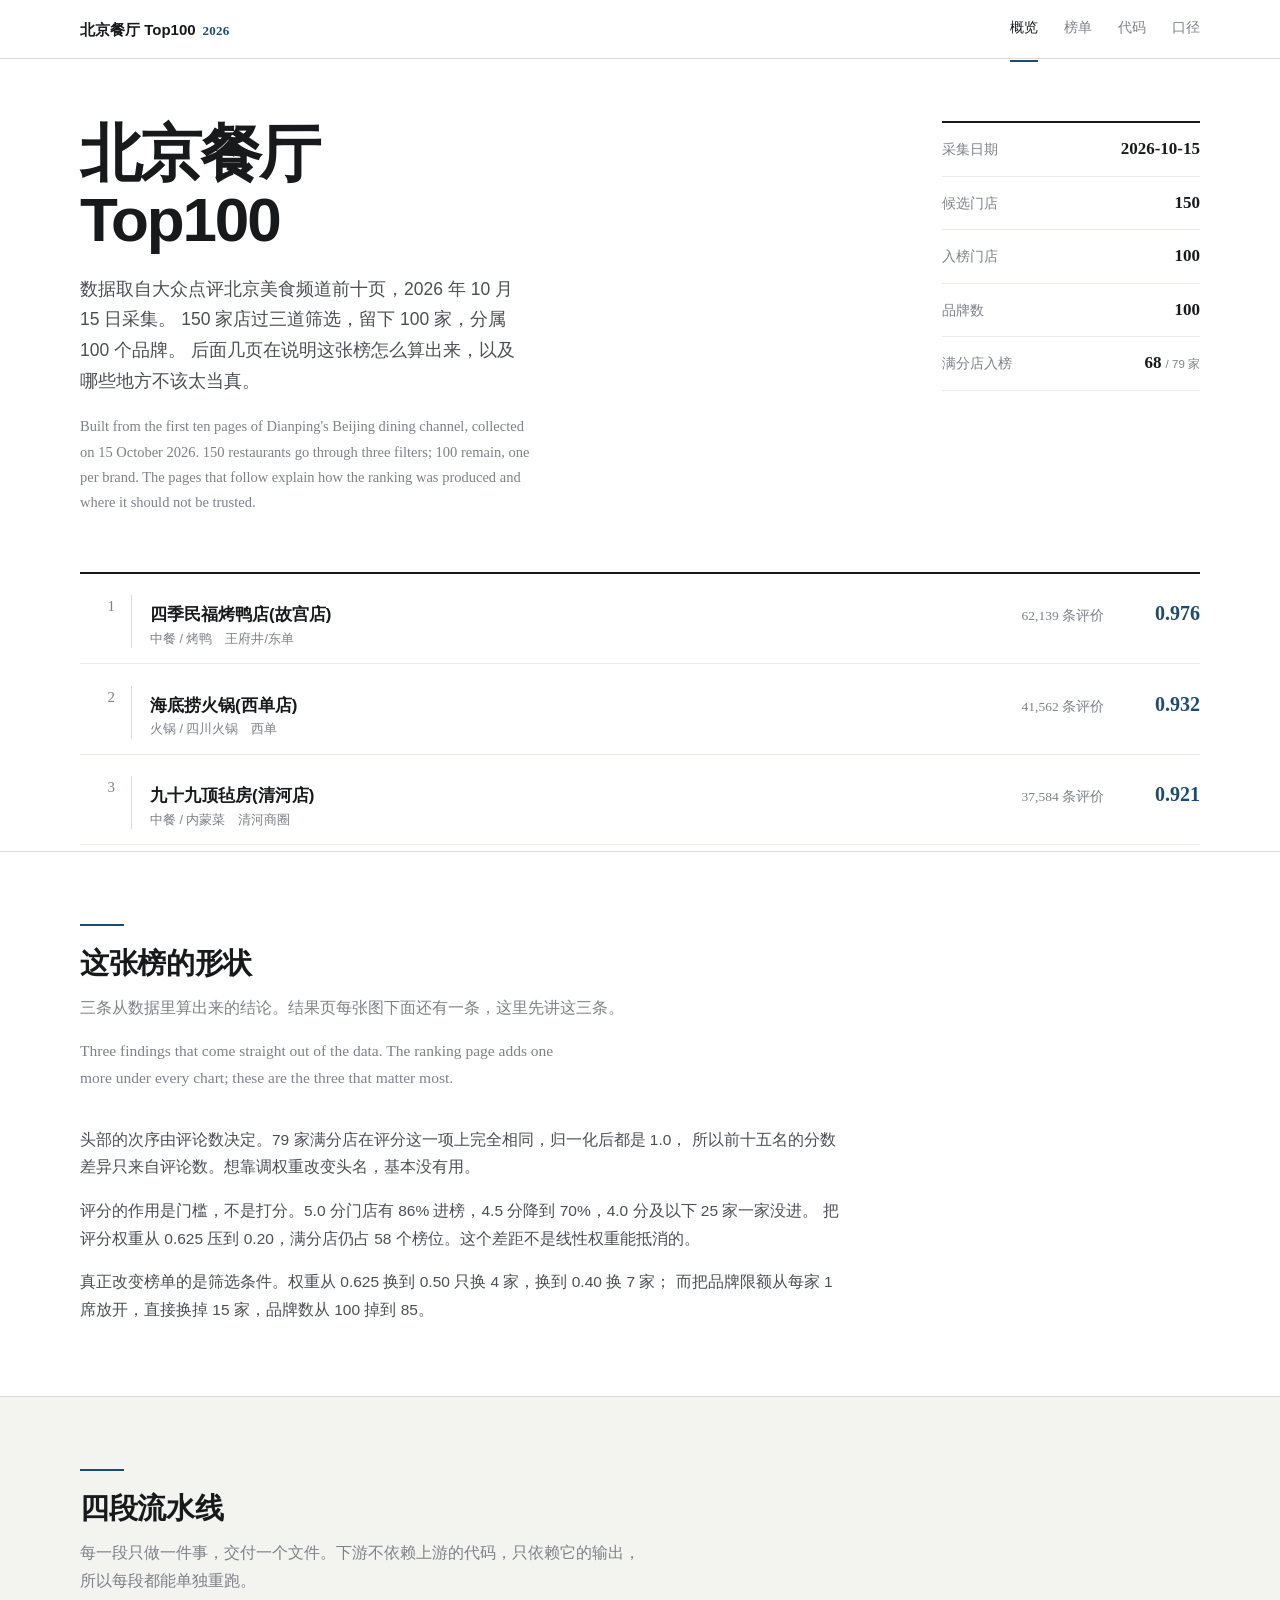
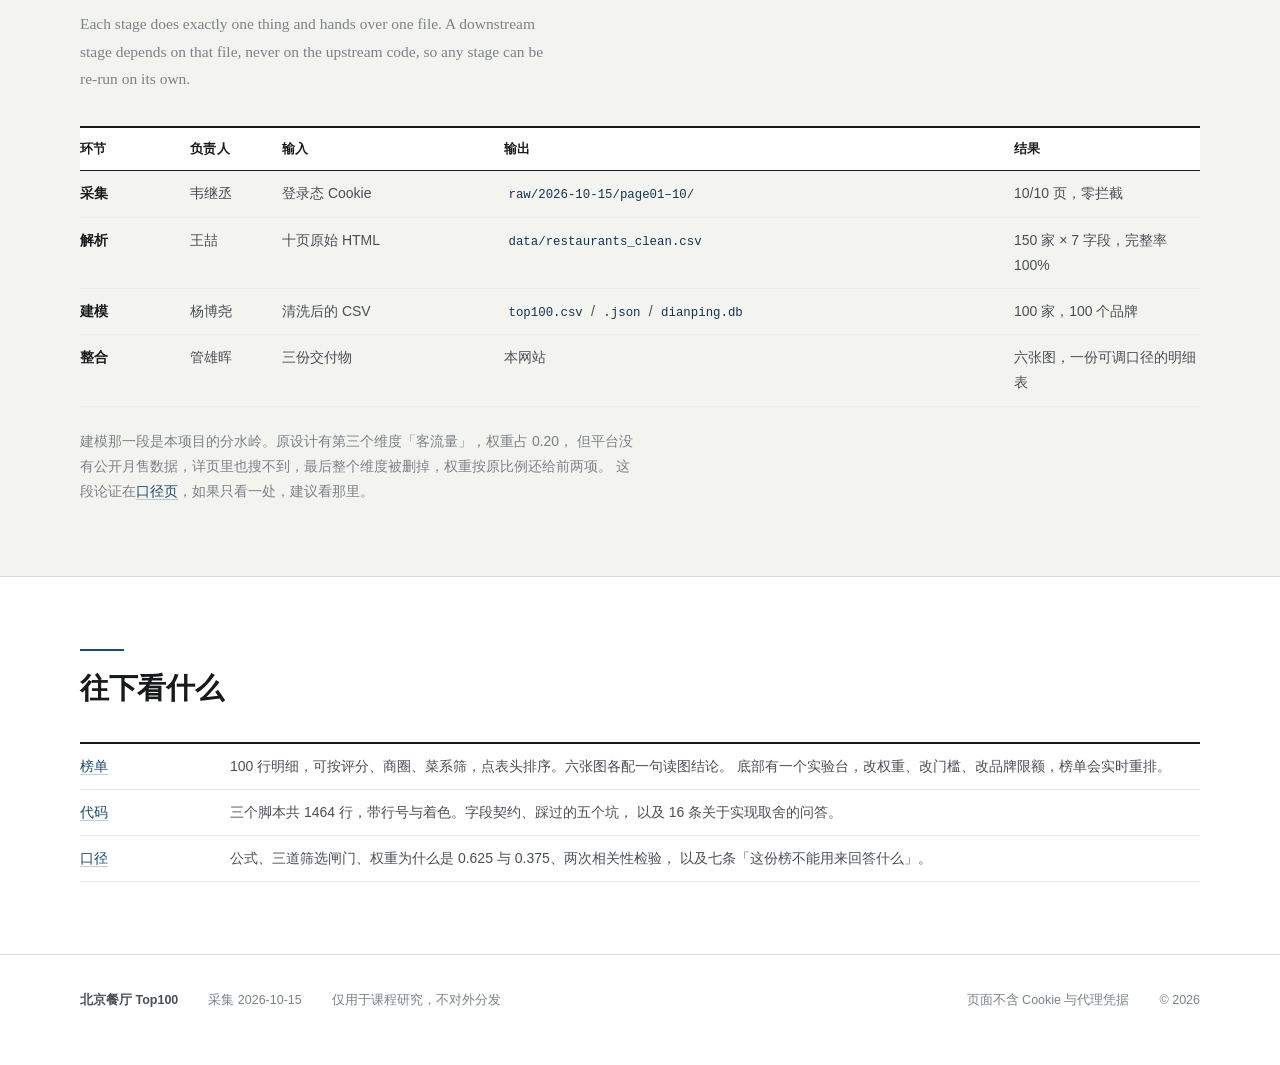
==== bj-top100.single.html @ 6bb3f263 "Redeploy site" ====
<!DOCTYPE html>
<html lang="zh-CN">
<head>
<meta charset="utf-8">
<meta name="viewport" content="width=device-width, initial-scale=1">
<title>北京餐厅 Top100 · 单文件版</title>
<meta name="description" content="大众点评北京美食频道前十页的采集、解析与榜单建模结果。全站内联为一个文件。">
<link rel="icon" href="data:image/svg+xml,<svg xmlns='http://www.w3.org/2000/svg' viewBox='0 0 32 32'><rect width='32' height='32' fill='%231B4B72'/><text x='16' y='23' font-size='17' font-family='Georgia,serif' font-weight='700' fill='white' text-anchor='middle'>京</text></svg>">
<style>
/* ==========================================================================
   北京餐厅 Top100
   版式方向：榜单台账。白纸、墨字、一种强调色、Georgia 数字、横线分区。
   内容区一律直角；圆角只给可交互控件。无外部依赖。
   ========================================================================== */

:root {
  /* 纸与墨 */
  --paper:      #FFFFFF;
  --band:       #F3F3F0;
  --band-2:     #EAEAE5;
  --ink:        #17191B;
  --ink-2:      #4A4F55;
  --ink-3:      #7C8288;
  --ink-4:      #A8ADB3;
  --rule:       #DCDAD3;
  --rule-2:     #EDEBE5;

  /* 唯一强调色：印蓝 */
  --blue:       #1B4B72;
  --blue-ink:   #12344F;
  --blue-soft:  #E9EFF4;

  /* 数据配色（仅用于图表编码，不作装饰） */
  --d1: #1B4B72;
  --d2: #A9713F;
  --d3: #C9C3B6;
  --d4: #6E7A6A;

  --sans: "Microsoft YaHei", "PingFang SC", "Segoe UI", "Helvetica Neue", Arial, system-ui, sans-serif;
  --num:  Georgia, "Times New Roman", "Songti SC", serif;
  --mono: "Cascadia Mono", Consolas, "SFMono-Regular", monospace;
}

* { box-sizing: border-box; }

html { -webkit-text-size-adjust: 100%; scroll-behavior: smooth; }

body {
  margin: 0;
  background: var(--paper);
  color: var(--ink-2);
  font-family: var(--sans);
  font-size: 15.5px;
  line-height: 1.8;
  -webkit-font-smoothing: antialiased;
}

h1, h2, h3, h4 { color: var(--ink); margin: 0; font-weight: 700; letter-spacing: -.012em; }
p { margin: 0 0 1em; }
p:last-child { margin-bottom: 0; }
ul, ol { margin: 0 0 1em; padding-left: 1.4em; }
ul:last-child, ol:last-child { margin-bottom: 0; }
li { margin: .34em 0; }
a { color: var(--blue); text-decoration: none; border-bottom: 1px solid rgba(27, 75, 114, .28); }
a:hover { border-bottom-color: var(--blue); }
strong { color: var(--ink); font-weight: 700; }
small { font-size: .86em; }

code {
  font-family: var(--mono);
  font-size: .885em;
  color: var(--blue-ink);
  background: var(--band);
  padding: .08em .36em;
  border-radius: 3px;
}

/* 数字统一走 Georgia，表格里对齐 */
.n, .num, .sc, .rk, td.n, th.n { font-family: var(--num); font-variant-numeric: tabular-nums; font-feature-settings: "tnum" 1; }

/* ------------------------------------------------------------------ 骨架 */
.wrap  { width: min(1120px, 100% - 48px); margin-inline: auto; }
.narrow{ width: min(720px, 100% - 48px); margin-inline: auto; }

.section { padding: 72px 0; border-top: 1px solid var(--rule); }
.section.band { background: var(--band); }
.section.tight { padding: 52px 0; }

/* ------------------------------------------------------------------ 顶栏 */
.top {
  position: sticky; top: 0; z-index: 40;
  background: var(--paper);
  border-bottom: 1px solid var(--rule);
}
.top-in { display: flex; align-items: center; gap: 30px; height: 58px; }
.mark { font-size: 15px; font-weight: 700; color: var(--ink); border: 0; white-space: nowrap; }
.mark i {
  font-family: var(--num); font-style: normal; color: var(--blue);
  margin-left: 7px; font-size: 13px; letter-spacing: .02em;
}
.nav { display: flex; gap: 26px; margin-left: auto; }
.nav a {
  border: 0; font-size: 14px; color: var(--ink-3);
  padding: 19px 0; border-bottom: 2px solid transparent;
}
.nav a:hover { color: var(--ink); }
.nav a[aria-current="page"] { color: var(--ink); border-bottom-color: var(--blue); }

/* ------------------------------------------------------------------ 页头 */
.head { padding: 62px 0 56px; }
.head-grid { display: grid; grid-template-columns: minmax(0, 1fr) 258px; gap: 56px; align-items: start; }
.head h1 {
  font-size: clamp(38px, 5vw, 62px);
  line-height: 1.07;
  letter-spacing: -.035em;
  margin-bottom: 20px;
}
.head .lede { font-size: 17.5px; line-height: 1.76; color: var(--ink-2); max-width: 46ch; }

/* 右侧数据条：像规格表，不像统计卡片 */
.sheet { border-top: 2px solid var(--ink); }
.sheet div {
  display: flex; align-items: baseline; justify-content: space-between;
  gap: 14px; padding: 11px 0; border-bottom: 1px solid var(--rule-2);
  font-size: 13.5px; color: var(--ink-3);
}
.sheet b {
  font-family: var(--num); font-size: 17px; font-weight: 700; color: var(--ink);
  font-variant-numeric: tabular-nums;
}
.sheet b small { font-family: var(--sans); font-size: 11.5px; font-weight: 400; color: var(--ink-3); margin-left: 4px; }

/* ------------------------------------------------------------------ 章标题 */
.h2blk { margin-bottom: 34px; max-width: 66ch; }
.h2blk h2 { font-size: clamp(23px, 2.5vw, 29px); line-height: 1.32; margin-bottom: 12px; }
.h2blk p { font-size: 15.5px; color: var(--ink-3); }
.h2blk .rule { width: 44px; height: 2px; background: var(--blue); margin-bottom: 18px; }

/* ------------------------------------------------------------------ 榜单台账 */
.ledger { list-style: none; margin: 0; padding: 0; border-top: 2px solid var(--ink); }
.ledger li {
  display: grid;
  grid-template-columns: 52px minmax(0, 1fr) 92px 78px;
  align-items: baseline;
  gap: 18px;
  padding: 13px 0 12px;
  border-bottom: 1px solid var(--rule-2);
}
.ledger .rk {
  font-size: 15px; color: var(--ink-3); text-align: right;
  border-right: 1px solid var(--rule); padding-right: 16px;
  align-self: stretch; line-height: 1.5;
}
.ledger .nm { color: var(--ink); font-weight: 700; font-size: 15.5px; line-height: 1.5; }
.ledger .nm span { display: block; font-weight: 400; font-size: 12.5px; color: var(--ink-3); margin-top: 2px; }
.ledger .rv { font-size: 13.5px; color: var(--ink-3); text-align: right; }
.ledger .sc { font-size: 17px; font-weight: 700; color: var(--ink); text-align: right; }
.ledger.head-3 li { padding: 16px 0 15px; }
.ledger.head-3 .nm { font-size: 17px; }
.ledger.head-3 .sc { font-size: 20px; color: var(--blue); }

/* ------------------------------------------------------------------ 说明块 */
.note {
  border-left: 2px solid var(--blue);
  padding: 2px 0 2px 18px;
  color: var(--ink-2);
  font-size: 14.5px;
}
.note.plain { border-left-color: var(--ink-4); }
.note b { color: var(--ink); }

.kv { display: grid; grid-template-columns: 148px minmax(0, 1fr); gap: 0 26px; font-size: 14.5px; }
.kv dt { color: var(--ink-3); }
.kv dd { margin: 0; color: var(--ink-2); }
.kv dt, .kv dd { padding: 9px 0; border-bottom: 1px solid var(--rule-2); }

/* ------------------------------------------------------------------ 表格 */
.tbox { border-top: 2px solid var(--ink); overflow: auto; }
.tbox.scroll { max-height: 620px; }
table.tb { width: 100%; border-collapse: collapse; font-size: 14px; }
table.tb th {
  position: sticky; top: 0; z-index: 2;
  background: var(--paper);
  text-align: left; font-weight: 700; color: var(--ink);
  font-size: 12.5px; letter-spacing: .02em; white-space: nowrap;
  padding: 10px 14px 10px 0;
  border-bottom: 1px solid var(--ink);
}
table.tb td {
  padding: 10px 14px 10px 0;
  border-bottom: 1px solid var(--rule-2);
  vertical-align: baseline;
}
table.tb th:last-child, table.tb td:last-child { padding-right: 0; }
table.tb tbody tr:hover td { background: #FAFAF8; }
table.tb td.n, table.tb th.n { text-align: right; }
table.tb tr.gone td { color: var(--ink-4); }
table.tb tr.gone td.name { color: var(--ink-4); }
table.tb td.name { color: var(--ink); font-weight: 700; }
table.tb th[data-k] { cursor: pointer; user-select: none; }
table.tb th[data-k]:hover { color: var(--blue); }

/* 名次栏的细竖线，与上方台账呼应 */
.rank-tb td:first-child { text-align: right; color: var(--ink-3); padding-right: 16px; }
.rank-tb th:first-child { text-align: right; padding-right: 16px; }
.rank-tb td:nth-child(2), .rank-tb th:nth-child(2) { border-left: 1px solid var(--rule); padding-left: 14px; }

.meter { display: block; height: 3px; background: var(--rule-2); position: relative; min-width: 84px; }
.meter i { position: absolute; inset: 0 auto 0 0; background: var(--blue); }

/* ------------------------------------------------------------------ 图表 */
.plates { display: grid; grid-template-columns: 1fr; gap: 46px; }
.plates.two { grid-template-columns: 1fr 1fr; gap: 46px 46px; }

.plate { margin: 0; }
.plate-body { border-top: 1px solid var(--rule); padding-top: 16px; }
.plate svg { width: 100%; height: auto; display: block; overflow: visible; }
.plate figcaption {
  margin-top: 14px; padding-top: 12px; border-top: 1px solid var(--rule-2);
  font-size: 13px; color: var(--ink-3); line-height: 1.7;
}
.plate figcaption b { color: var(--ink); font-weight: 700; }
.plate .num { font-family: var(--num); font-size: 12.5px; color: var(--ink-3); letter-spacing: .04em; margin-right: 8px; }
.plate .read { margin-top: 12px; font-size: 14.5px; color: var(--ink-2); max-width: 70ch; }
.plate .read b { color: var(--ink); }

.legend { display: flex; flex-wrap: wrap; gap: 18px; font-size: 12.5px; color: var(--ink-3); margin-top: 12px; }
.legend i { display: inline-block; width: 11px; height: 3px; margin-right: 7px; vertical-align: 3px; }

/* ------------------------------------------------------------------ 控件 */
.row { display: flex; flex-wrap: wrap; gap: 10px 12px; align-items: center; margin-bottom: 16px; }
.fld {
  display: flex; align-items: center; gap: 8px;
  border: 1px solid var(--rule); border-radius: 6px;
  padding: 0 11px; height: 38px; background: var(--paper);
}
.fld:focus-within { border-color: var(--ink-3); }
.fld label { font-size: 12px; color: var(--ink-3); white-space: nowrap; }
.fld input, .fld select {
  border: 0; outline: 0; background: transparent; font: inherit;
  font-size: 13.5px; color: var(--ink); min-width: 0;
}
.fld input[type="search"] { width: 170px; }
.fld select { cursor: pointer; }
.spacer { flex: 1; }
.tally { font-size: 12.5px; color: var(--ink-3); font-variant-numeric: tabular-nums; }

.seg { display: flex; border: 1px solid var(--rule); border-radius: 6px; overflow: hidden; }
.seg button {
  appearance: none; border: 0; background: var(--paper); cursor: pointer;
  font: inherit; font-size: 13px; color: var(--ink-3); padding: 0 14px; height: 36px;
}
.seg button + button { border-left: 1px solid var(--rule); }
.seg button[aria-pressed="true"] { background: var(--ink); color: #fff; }

/* 交互实验台 */
.trial { border-top: 2px solid var(--ink); padding-top: 22px; }
.trial-ctl { display: flex; flex-wrap: wrap; gap: 26px 34px; align-items: flex-end; margin-bottom: 24px; }
.trial-ctl .lab { font-size: 12.5px; color: var(--ink-3); margin-bottom: 7px; }
.trial-ctl .val { font-family: var(--num); font-size: 24px; font-weight: 700; color: var(--ink); line-height: 1; }
.trial-ctl select {
  height: 38px; border: 1px solid var(--rule); border-radius: 6px;
  background: var(--paper); font: inherit; font-size: 13.5px; color: var(--ink);
  padding: 0 10px; cursor: pointer;
}

input[type="range"] {
  -webkit-appearance: none; appearance: none;
  width: min(380px, 100%); height: 22px; background: transparent; cursor: pointer;
}
input[type="range"]::-webkit-slider-runnable-track { height: 2px; background: var(--rule); }
input[type="range"]::-webkit-slider-thumb {
  -webkit-appearance: none; width: 14px; height: 14px; border-radius: 50%;
  background: var(--blue); border: 0; margin-top: -6px;
}
input[type="range"]::-moz-range-track { height: 2px; background: var(--rule); }
input[type="range"]::-moz-range-progress { height: 2px; background: var(--blue); }
input[type="range"]::-moz-range-thumb { width: 14px; height: 14px; border: 0; border-radius: 50%; background: var(--blue); }

.simrows { display: grid; gap: 0; border-top: 1px solid var(--rule-2); }
.srow {
  display: grid; grid-template-columns: 38px minmax(0, 1fr) minmax(120px, .9fr) 62px;
  gap: 16px; align-items: center; font-size: 13.5px;
  padding: 7px 0; border-bottom: 1px solid var(--rule-2);
}
.srow .rk { font-size: 12.5px; color: var(--ink-3); text-align: right; }
.srow .nm { color: var(--ink); overflow: hidden; text-overflow: ellipsis; white-space: nowrap; }
.srow .trk { height: 6px; background: var(--rule-2); position: relative; }
.srow .trk i { position: absolute; inset: 0 auto 0 0; display: block; }
.srow .sc { text-align: right; color: var(--ink-2); }
.srow.chg .nm { color: var(--blue); font-weight: 700; }

.trial-out {
  display: flex; flex-wrap: wrap; gap: 8px 34px; margin-top: 20px; padding-top: 14px;
  border-top: 1px solid var(--rule); font-size: 13px; color: var(--ink-3);
}
.trial-out b { color: var(--ink); font-family: var(--num); font-variant-numeric: tabular-nums; }

/* ------------------------------------------------------------------ 代码 */
.tabs { display: flex; gap: 0; border-bottom: 1px solid var(--rule); margin-bottom: 18px; }
.tabs button {
  appearance: none; border: 0; background: transparent; cursor: pointer;
  font: inherit; font-size: 14px; color: var(--ink-3);
  padding: 10px 16px; border-bottom: 2px solid transparent; margin-bottom: -1px;
}
.tabs button:hover { color: var(--ink); }
.tabs button[aria-selected="true"] { color: var(--ink); border-bottom-color: var(--blue); font-weight: 700; }
.tabs button small { display: block; font-size: 11px; font-weight: 400; color: var(--ink-4); }

.codebox { background: #15181C; border-radius: 4px; overflow: hidden; }
.codebar {
  display: flex; align-items: center; gap: 14px;
  padding: 9px 14px; background: #1D2126; border-bottom: 1px solid #2A2F35;
  font-family: var(--mono); font-size: 11.5px; color: #98A0AA;
}
.codebar .path { color: #C9D1D9; }
.codebar .tail { margin-left: auto; }
.codebar button {
  appearance: none; background: transparent; border: 1px solid #3A4048; color: #AEB6C0;
  font: inherit; font-size: 11px; padding: 3px 9px; border-radius: 4px; cursor: pointer;
}
.codebar button:hover { color: #fff; border-color: #5C646E; }

pre.code {
  margin: 0; padding: 14px 0; overflow: auto; max-height: 600px;
  font-family: var(--mono); font-size: 12.8px; line-height: 1.78;
  color: #CBD2DB; tab-size: 4;
}
pre.code .cl { display: flex; padding-right: 16px; }
pre.code .cl:hover { background: #1B1F24; }
pre.code .cln {
  flex: none; width: 54px; text-align: right; padding-right: 15px;
  color: #4E5660; text-decoration: none; border: 0; user-select: none;
}
pre.code .cl:hover .cln { color: #96A0AA; }
pre.code .clc { white-space: pre; }
pre.code .t-cm { color: #8A94A0; font-style: italic; }
pre.code .t-st { color: #B4D89A; }
pre.code .t-kw { color: #F0906C; }
pre.code .t-bt { color: #86C3E4; }
pre.code .t-nu { color: #E0BC78; }
pre.code .t-cn { color: #D2AEDF; }
pre.code .t-op { color: #A6AFBA; }

/* ------------------------------------------------------------------ 问答 */
.qa { border-top: 2px solid var(--ink); }
.qa details { border-bottom: 1px solid var(--rule-2); }
.qa summary {
  cursor: pointer; list-style: none; padding: 13px 0;
  font-size: 14.5px; color: var(--ink); font-weight: 700;
  display: flex; gap: 12px; align-items: baseline;
}
.qa summary::-webkit-details-marker { display: none; }
.qa summary::after { content: "+"; margin-left: auto; color: var(--ink-3); font-weight: 400; font-family: var(--num); }
.qa details[open] summary::after { content: "−"; }
.qa details[open] summary { border-bottom: 1px solid var(--rule-2); }
.qa .ans { padding: 14px 0 18px; font-size: 14.5px; color: var(--ink-2); max-width: 76ch; }
.qa .ans p:last-child { margin-bottom: 0; }

/* ------------------------------------------------------------------ 公式 */
.formula { background: #15181C; border-radius: 4px; padding: 28px 30px; overflow-x: auto; }
.formula .eq {
  font-family: var(--num); font-size: clamp(15px, 1.9vw, 20px);
  line-height: 1.9; color: #E8ECF1; white-space: nowrap;
}
.formula .eq .w { color: #E8A17B; }
.formula .eq .f { color: #8FC0DE; }
.formula .hint { margin-top: 18px; font-size: 13px; color: #96A0AA; line-height: 1.95; white-space: normal; }
.formula code { background: rgba(255,255,255,.09); color: #EDC0A6; }

/* ------------------------------------------------------------------ 页脚 */
.foot { border-top: 1px solid var(--rule); padding: 34px 0 54px; font-size: 12.5px; color: var(--ink-3); }
.foot-in { display: flex; flex-wrap: wrap; gap: 8px 30px; }
.foot .sp { flex: 1; }
.foot b { color: var(--ink-2); font-weight: 700; }

/* ------------------------------------------------------------------ 英文段 */
/* 只用字体区分语言，不额外加标签或竖线：拉丁文走 Georgia，中文走雅黑 */
.en {
  font-family: Georgia, "Times New Roman", serif;
  font-size: 14.5px; line-height: 1.75;
  color: var(--ink-3);
  max-width: 62ch;
  margin: 14px 0 0;
}
.en b { color: var(--ink-2); font-weight: 700; }
.head .en { margin-top: 16px; }

/* ------------------------------------------------------------------ 地图 */
.mapgrid { display: grid; grid-template-columns: minmax(0, 1fr) 300px; gap: 0; border-top: 2px solid var(--ink); }
.mapcol { position: relative; border-right: 1px solid var(--rule); }
.mapstage { position: relative; }
#mapCanvas { width: 100%; height: 460px; background: var(--band); }
.mapside { padding: 18px 0 0 22px; }

.mapctl {
  display: flex; flex-wrap: wrap; align-items: center; gap: 10px 18px;
  padding: 12px 0; border-bottom: 1px solid var(--rule-2);
}
.mapctl button {
  appearance: none; background: var(--paper); border: 1px solid var(--rule);
  border-radius: 6px; height: 32px; padding: 0 12px; cursor: pointer;
  font: inherit; font-size: 13px; color: var(--ink);
}
.mapctl button:hover { border-color: var(--ink-3); }
.mapctl label { font-size: 12px; color: var(--ink-3); margin-right: 6px; }
.mapctl input[type="range"] { width: 108px; height: 18px; vertical-align: -4px; }
.mapctl select {
  height: 32px; border: 1px solid var(--rule); border-radius: 6px;
  background: var(--paper); font: inherit; font-size: 13px; color: var(--ink); padding: 0 8px;
}

.heat { position: absolute; inset: 0; pointer-events: none; overflow: hidden; }
.heat i {
  position: absolute; left: 0; top: 0; border-radius: 50%;
  background: radial-gradient(circle, rgba(27,75,114,.85) 0%, rgba(27,75,114,.45) 42%, rgba(27,75,114,0) 70%);
  will-change: transform, width, height;
}
.heat i.me {
  width: 16px; height: 16px; margin: -8px 0 0 -8px;
  background: #A9713F; border: 2px solid #fff;
  box-shadow: 0 0 0 1px #A9713F; opacity: 1;
}
.heat i.me.hidden { display: none; }

.scalebar {
  position: absolute; left: 14px; bottom: 14px; z-index: 3;
  display: flex; align-items: center; gap: 8px;
  font-family: var(--num); font-size: 11px; color: var(--ink-2);
  background: rgba(255,255,255,.82); padding: 3px 7px; border-radius: 3px;
}
.scalebar u { display: block; height: 6px; border-left: 1px solid var(--ink); border-right: 1px solid var(--ink); border-bottom: 1px solid var(--ink); }
.readout {
  position: absolute; right: 12px; bottom: 14px; z-index: 3;
  font-family: var(--num); font-size: 11px; color: var(--ink-3);
  background: rgba(255,255,255,.82); padding: 3px 7px; border-radius: 3px;
}
.maptip { position: absolute; left: 12px; top: 10px; z-index: 3; font-size: 12px; color: var(--ink-3);
  background: rgba(255,255,255,.88); padding: 4px 8px; border-radius: 3px; max-width: 78%; }
.mapfallback { padding: 34px 22px; font-size: 14px; color: var(--ink-2); background: var(--band); }
.mapfallback b { display: block; color: var(--ink); margin-bottom: 8px; font-size: 15px; }

.nearby { font-size: 13px; }
.nb-head { color: var(--ink-3); font-size: 12px; margin: 0 0 8px; }
.nb-row {
  display: grid; grid-template-columns: 1fr auto; gap: 2px 10px;
  padding: 9px 0; border-bottom: 1px solid var(--rule-2);
}
.nb-dist { color: var(--ink); font-weight: 700; }
.nb-km { color: var(--ink-3); font-family: var(--num); font-variant-numeric: tabular-nums; }
.nb-shop { grid-column: 1 / -1; color: var(--ink-3); font-size: 12px; }
.nb-note { color: var(--ink-4); font-size: 11.5px; margin: 10px 0 0; }

/* ------------------------------------------------------------------ 单文件 */
.page[hidden] { display: none; }

/* ------------------------------------------------------------------ 响应式 */
@media (max-width: 980px) {
  .head-grid { grid-template-columns: 1fr; gap: 34px; }
  .plates.two { grid-template-columns: 1fr; }
  .kv { grid-template-columns: 120px minmax(0, 1fr); }
  .mapgrid { grid-template-columns: 1fr; }
  .mapcol { border-right: 0; border-bottom: 1px solid var(--rule); }
  .mapside { padding: 18px 0 0; }
}
@media (max-width: 720px) {
  .wrap, .narrow { width: min(100% - 32px, 100%); }
  .section { padding: 48px 0; }
  .head { padding: 40px 0 36px; }
  .nav { gap: 16px; }
  .nav a { font-size: 13px; padding: 18px 0; }
  .mark i { display: none; }
  .ledger li { grid-template-columns: 38px minmax(0, 1fr) 62px; gap: 12px; }
  .ledger .rv { display: none; }
  .srow { grid-template-columns: 28px minmax(0, 1fr) 54px; }
  .srow .trk { display: none; }
  table.tb { font-size: 13px; }
  table.tb th, table.tb td { padding-right: 10px; }
}

/* ------------------------------------------------------------------ 可见性 */
:focus-visible { outline: 2px solid var(--blue); outline-offset: 2px; }

@media (prefers-reduced-motion: no-preference) {
  .ledger.enter li { animation: rise .46s cubic-bezier(.22,.68,.28,1) both; }
  .ledger.enter li:nth-child(2) { animation-delay: .07s; }
  .ledger.enter li:nth-child(3) { animation-delay: .14s; }
  @keyframes rise { from { opacity: 0; transform: translateY(7px); } to { opacity: 1; transform: none; } }
}

@media print {
  .top, .nav, .trial, .tabs, .row, .seg { display: none; }
  body { font-size: 11pt; }
  .section { padding: 20px 0; break-inside: avoid; }
  .plate, .tbox { break-inside: avoid; }
  pre.code { max-height: none; }
  a { border: 0; color: var(--ink); }
}

</style>
<!-- 腾讯地图 GL JS：先配代理再加载 SDK，前端不出现 key -->
<script>
  window._TMapSecurityConfig = {
    serviceHost: 'http://127.0.0.1:__WB_HTTP_PORT__/_TMapService/_wbt/__WB_TMAP_SECRET__',
  };
</script>
<script src="https://map.qq.com/api/gljs?v=1.exp"></script>
</head>
<body data-page="single" data-code-default="crawler">

<header class="top">
  <div class="wrap top-in">
    <a class="mark" href="#home">北京餐厅 Top100<i>2026</i></a>
    <nav class="nav">
      <a href="#home" aria-current="page">概览</a>
      <a href="#list">榜单</a>
      <a href="#code">代码</a>
      <a href="#method">口径</a>
    </nav>
  </div>
</header>

<main>
<div class="page" data-route="home">
<div class="head">
  <div class="wrap head-grid">
    <div>
      <h1>北京餐厅<br>Top100</h1>
      <p class="lede">
        数据取自大众点评北京美食频道前十页，2026 年 10 月 15 日采集。
        150 家店过三道筛选，留下 100 家，分属 100 个品牌。
        后面几页在说明这张榜怎么算出来，以及哪些地方不该太当真。
      </p>
      <p class="en">
        Built from the first ten pages of Dianping's Beijing dining channel, collected on
        15 October 2026. 150 restaurants go through three filters; 100 remain, one per brand.
        The pages that follow explain how the ranking was produced and where it should not be trusted.
      </p>
    </div>
    <div class="sheet">
      <div><span>采集日期</span><b>2026-10-15</b></div>
      <div><span>候选门店</span><b>150</b></div>
      <div><span>入榜门店</span><b>100</b></div>
      <div><span>品牌数</span><b>100</b></div>
      <div><span>满分店入榜</span><b>68<small>/ 79 家</small></b></div>
    </div>
  </div>
</div>

<div class="wrap">
  <ol class="ledger head-3 enter" id="headList"></ol>
</div>

<section class="section">
  <div class="wrap">
    <div class="h2blk">
      <div class="rule"></div>
      <h2>这张榜的形状</h2>
      <p>三条从数据里算出来的结论。结果页每张图下面还有一条，这里先讲这三条。</p>
      <p class="en">Three findings that come straight out of the data. The ranking page adds one
        more under every chart; these are the three that matter most.</p>
    </div>

    <div style="max-width:760px">
      <p>
        头部的次序由评论数决定。79 家满分店在评分这一项上完全相同，归一化后都是 1.0，
        所以前十五名的分数差异只来自评论数。想靠调权重改变头名，基本没有用。
      </p>
      <p>
        评分的作用是门槛，不是打分。5.0 分门店有 86% 进榜，4.5 分降到 70%，4.0 分及以下 25 家一家没进。
        把评分权重从 0.625 压到 0.20，满分店仍占 58 个榜位。这个差距不是线性权重能抵消的。
      </p>
      <p>
        真正改变榜单的是筛选条件。权重从 0.625 换到 0.50 只换 4 家，换到 0.40 换 7 家；
        而把品牌限额从每家 1 席放开，直接换掉 15 家，品牌数从 100 掉到 85。
      </p>
    </div>
  </div>
</section>

<section class="section band">
  <div class="wrap">
    <div class="h2blk">
      <div class="rule"></div>
      <h2>四段流水线</h2>
      <p>每一段只做一件事，交付一个文件。下游不依赖上游的代码，只依赖它的输出，所以每段都能单独重跑。</p>
      <p class="en">Each stage does exactly one thing and hands over one file. A downstream stage
        depends on that file, never on the upstream code, so any stage can be re-run on its own.</p>
    </div>

    <div class="tbox">
      <table class="tb">
        <thead>
          <tr>
            <th style="width:110px">环节</th>
            <th style="width:92px">负责人</th>
            <th>输入</th>
            <th>输出</th>
            <th style="width:186px">结果</th>
          </tr>
        </thead>
        <tbody>
          <tr>
            <td class="name">采集</td>
            <td>韦继丞</td>
            <td>登录态 Cookie</td>
            <td><code>raw/2026-10-15/page01–10/</code></td>
            <td>10/10 页，零拦截</td>
          </tr>
          <tr>
            <td class="name">解析</td>
            <td>王喆</td>
            <td>十页原始 HTML</td>
            <td><code>data/restaurants_clean.csv</code></td>
            <td>150 家 × 7 字段，完整率 100%</td>
          </tr>
          <tr>
            <td class="name">建模</td>
            <td>杨博尧</td>
            <td>清洗后的 CSV</td>
            <td><code>top100.csv</code> / <code>.json</code> / <code>dianping.db</code></td>
            <td>100 家，100 个品牌</td>
          </tr>
          <tr>
            <td class="name">整合</td>
            <td>管雄晖</td>
            <td>三份交付物</td>
            <td>本网站</td>
            <td>六张图，一份可调口径的明细表</td>
          </tr>
        </tbody>
      </table>
    </div>

    <p style="margin-top:22px;font-size:14px;color:var(--ink-3);max-width:72ch">
      建模那一段是本项目的分水岭。原设计有第三个维度「客流量」，权重占 0.20，
      但平台没有公开月售数据，详页里也搜不到，最后整个维度被删掉，权重按原比例还给前两项。
      这段论证在<a href="#method">口径页</a>，如果只看一处，建议看那里。
    </p>
  </div>
</section>

<section class="section">
  <div class="wrap">
    <div class="h2blk">
      <div class="rule"></div>
      <h2>往下看什么</h2>
    </div>

    <div class="tbox">
      <table class="tb">
        <tbody>
          <tr>
            <td style="width:150px"><a href="#list">榜单</a></td>
            <td>100 行明细，可按评分、商圈、菜系筛，点表头排序。六张图各配一句读图结论。
              底部有一个实验台，改权重、改门槛、改品牌限额，榜单会实时重排。</td>
          </tr>
          <tr>
            <td><a href="#code">代码</a></td>
            <td>三个脚本共 1464 行，带行号与着色。字段契约、踩过的五个坑，
              以及 16 条关于实现取舍的问答。</td>
          </tr>
          <tr>
            <td><a href="#method">口径</a></td>
            <td>公式、三道筛选闸门、权重为什么是 0.625 与 0.375、两次相关性检验，
              以及七条「这份榜不能用来回答什么」。</td>
          </tr>
        </tbody>
      </table>
    </div>
  </div>
</section>
</div>
<div class="page" data-route="list" hidden>
<div class="head">
  <div class="wrap head-grid">
    <div>
      <h1>榜单</h1>
      <p class="lede">
        150 家候选先过评论数门槛，再按双维度加权排序，最后按品牌去重，每家留一席。
        结果是 100 家店、100 个品牌，覆盖 47 个细分品类、9 个菜系、48 个商圈。
      </p>
      <p class="en">
        All 150 candidates pass a review-count threshold, are ranked on two weighted
        dimensions, then deduplicated by brand down to one seat each. What survives is
        100 restaurants, 100 brands, spread over 47 fine-grained categories, 9 cuisines
        and 48 commercial districts.
      </p>
    </div>
    <div class="sheet">
      <div><span>入榜</span><b>100<small>/ 150</small></b></div>
      <div><span>5.0 分门店</span><b>68</b></div>
      <div><span>4.5 分门店</span><b>32</b></div>
      <div><span>最低入榜评分</span><b>4.5</b></div>
      <div><span>品牌数</span><b>100</b></div>
    </div>
  </div>
</div>

<section class="section" style="border-top:0;padding-top:0">
  <div class="wrap">
    <div class="row">
      <div class="fld">
        <label for="fSearch">搜索</label>
        <input id="fSearch" type="search" placeholder="店名、品牌、品类、商圈">
      </div>
      <div class="fld">
        <label for="fRating">评分</label>
        <select id="fRating">
          <option value="">全部</option>
          <option value="5">5.0（79）</option>
          <option value="4.5">4.5（46）</option>
          <option value="4">4.0（24）</option>
          <option value="3.5">3.5（1）</option>
        </select>
      </div>
      <div class="fld">
        <label for="fDistrict">商圈</label>
        <select id="fDistrict"><option value="">全部</option></select>
      </div>
      <div class="fld">
        <label for="fCuisine">菜系</label>
        <select id="fCuisine"><option value="">全部</option></select>
      </div>
      <span class="spacer"></span>
      <div class="seg">
        <button data-scope="100" aria-pressed="true">Top100</button>
        <button data-scope="0" aria-pressed="false">全部 150</button>
      </div>
      <span class="tally" id="rankCount"></span>
    </div>

    <div class="tbox scroll">
      <table class="tb rank-tb">
        <thead id="rankHead">
          <tr>
            <th class="n" data-k="rank" style="width:54px">名次</th>
            <th data-k="name">门店</th>
            <th class="n" data-k="rating" style="width:64px">评分</th>
            <th class="n" data-k="review_count" style="width:88px">评论数</th>
            <th class="n" data-k="avg_price" style="width:70px">人均</th>
            <th style="width:86px">菜系</th>
            <th style="width:132px">商圈</th>
            <th class="n" data-k="final_score" style="width:80px">综合分</th>
          </tr>
        </thead>
        <tbody id="rankBody"></tbody>
      </table>
    </div>
    <p style="margin-top:14px;font-size:12.5px;color:var(--ink-3)">
      第 101 名之后为落榜候选，一并列出便于核对。落榜行的名次与综合分显示为短横。
    </p>
  </div>
</section>

<section class="section band">
  <div class="wrap">
    <div class="h2blk">
      <div class="rule"></div>
      <h2>六张图</h2>
      <p>前三张看排序结构，中间两张看供给结构，最后一张看数据的形状。每张图后面那句话才是要点。</p>
      <p class="en">The first three show how the ranking is built, the next two how supply is
        distributed, and the last one the shape of the data itself. The sentence under each
        chart is the point; the chart is the evidence.</p>
    </div>

    <div class="plates">

      <figure class="plate">
        <div class="plate-body"><div id="cTop15"></div></div>
        <div class="legend">
          <span><i style="background:#1B4B72"></i>评分贡献 0.625 × n(评分)</span>
          <span><i style="background:#A9713F"></i>评论贡献 0.375 × n(ln 1+评论数)</span>
        </div>
        <figcaption>
          <span class="num">图 1</span>综合分前十五名，以及每一分的两段来源。
        </figcaption>
        <div class="read">
          前十五名都是满分店，蓝段一样长，名次高低全看赭段。
          <b>在头部，权重怎么调都不改变次序</b>，因为评分这一项它们的归一化值都是 1.0。
        </div>
      </figure>

      <figure class="plate">
        <div class="plate-body"><div id="cScatter"></div></div>
        <div class="legend">
          <span><i style="background:#1B4B72"></i>入榜 · 5.0 分（68）</span>
          <span><i style="background:#A9713F"></i>入榜 · 4.5 分（32）</span>
          <span><i style="background:#fff;border:1px solid #BFB9AC"></i>落榜（50）</span>
        </div>
        <figcaption>
          <span class="num">图 2</span>150 家候选的评分与评论数。实心为入榜，空心为落榜，圆的大小是人均价格，横虚线是 2,000 条的评论门槛。
        </figcaption>
        <div class="read">
          评分轴上只有四条竖列，因为列表页星级只能取 0.5 档。
          <b>4.0 分及以下的 25 家全部在空心区</b>；5.0 那一列也有空心点，是 11 家被同品牌旗舰店挤掉的满分店，
          其中四季民福另有 3 家、Tomacado 花厨另有 2 家。左上被框住的那个点评论数全站第一，最终排第 41 名。
        </div>
      </figure>

      <figure class="plate">
        <div class="plate-body"><div id="cCuisine"></div></div>
        <div class="legend">
          <span><i style="background:#DDD9CE"></i>全量候选</span>
          <span><i style="background:#1B4B72"></i>最终入榜</span>
        </div>
        <figcaption>
          <span class="num">图 3</span>九个菜系的全量家数与入榜家数。柱下小字是该菜系的进榜率。
        </figcaption>
        <div class="read">
          火锅 82%、烧烤烤肉 83%、西餐 75%，自助餐只有 20%。
          两个原因都能在数据里对上：火锅平均评论数 2.56 万条，是九类里最高的；
          自助餐平均评分 4.20 分，是九类里最低的，五家里只有一家满分。
        </div>
      </figure>

      <figure class="plate">
        <div class="plate-body"><div id="cDistrict"></div></div>
        <figcaption>
          <span class="num">图 4</span>入榜门店分布最多的十个商圈。全量候选共覆盖 62 个商圈。
        </figcaption>
        <div class="read">
          三里屯/工体 11 家、王府井/东单 9 家、亮马桥/三元桥 6 家。
          但集中度不算高：<b>前十个商圈合计只占入榜的 49%</b>，48 个商圈里有 27 个只有一家店。
        </div>
      </figure>

      <figure class="plate">
        <div class="plate-body"><div id="cRating"></div></div>
        <figcaption>
          <span class="num">图 5</span>按评分档分组的进榜率。蓝段为入榜，灰段为落榜。
        </figcaption>
        <div class="read">
          这是六张图里信息量最大的一张。<b>5.0 分门店进榜率 86%，4.5 分 70%，4.0 分 0%。</b>
          评分只有四个取值档，区分度确实低，但它在榜单上起的是门槛作用：非满分店的进榜率不到满分店的一半，
          4.0 分及以下直接被清零。把权重压到 0.20，满分店仍占 58 个榜位，说明这道门槛不是权重能调掉的。
        </div>
      </figure>

      <figure class="plate">
        <div class="plate-body"><div id="cPrice"></div></div>
        <figcaption>
          <span class="num">图 6</span>入榜门店的人均价格带。入榜区间 63 元到 1500 元，中位 150 元；全量候选为 28 元到 1580 元。
        </figcaption>
        <div class="read">
          入榜门店的价格重心在 100 到 150 元之间，共 38 家。<b>半数人均在 150 元以下</b>，
          没有一家低于 60 元；350 元以上的高端店还有 15 家。
          评论数与人均的相关系数是 -0.42，评论多的店普遍更便宜。人均没有进入模型，
          原因就在这里：加进去会和评论数互相打架，并系统性惩罚高端店。
        </div>
      </figure>

    </div>
  </div>
</section>

<section class="section">
  <div class="wrap">
    <div class="h2blk">
      <div class="rule"></div>
      <h2>位置</h2>
      <p>入榜的 100 家集中在哪几个商圈，以及离某个点最近的是哪几个。一个点代表一个商圈，热度按该商圈的入榜家数着色。</p>
      <p class="en">Where the 100 restaurants cluster, and which districts sit closest to a given point.
        Each dot is one commercial district, shaded by how many of its restaurants made the list.</p>
    </div>

    <div class="mapgrid">
      <div class="mapcol">
        <div class="mapctl" id="mapCtl">
          <button id="zIn">放大</button>
          <button id="zOut">缩小</button>
          <button id="mReset">复位</button>
          <button id="mLocate">定位我</button>
          <span><label for="rotRange">旋转</label><input id="rotRange" type="range" min="-180" max="180" step="1" value="0"></span>
          <span><label for="scaleRange">比例</label><input id="scaleRange" type="range" min="0.6" max="1.8" step="0.02" value="1"></span>
          <select id="dPick"><option value="">跳到商圈</option></select>
        </div>

        <div class="mapstage">
          <div id="mapCanvas"></div>
          <div class="maptip" id="mapTip">拖动平移，滚轮缩放，控件可旋转与改比例。</div>
          <div class="scalebar"><u id="scaleBar" style="width:80px"></u><span id="scaleTxt">1 km</span></div>
          <div class="readout" id="mapReadout">z 11.5　0°　×1.00</div>
        </div>

        <div class="mapfallback" id="mapFallback" hidden>
          <b>底图未加载</b>
          腾讯地图 SDK 需要 WorkBuddy 预览环境转发，或替换为自己的地图 key。
          下面的商圈热度排行与附近推荐不依赖底图，仍然可用。
        </div>
      </div>

      <div class="mapside">
        <div class="nearby" id="nearbyList"></div>
      </div>
    </div>

    <div style="display:grid;grid-template-columns:1fr 1fr;gap:36px;margin-top:26px">
      <div class="note plain">
        <b>坐标是商圈级近似，不是门店坐标。</b>
        列表页不带经纬度，详页也没抓 POI。地图上的点按商圈中心人工标定，
        同一商圈的门店共用同一个点，量级误差约 0.3 到 3 公里。
        这张图只能回答「哪个商圈热」，不能回答「这家店在哪」。
      </div>
      <div class="note plain">
        <b>附近推荐同样按商圈计算。</b>
        定位只在本机使用，坐标不出浏览器，也不写入任何存储。
        浏览器给的是 WGS84 坐标，地图用 GCJ-02，两者在北京相差约 500 米，代码里做了一次换算。
      </div>
    </div>
  </div>
</section>

<section class="section band">
  <div class="wrap">
    <div class="h2blk">
      <div class="rule"></div>
      <h2>换个口径看看</h2>
      <p>下面三个旋钮就是 <code>config/scoring.yaml</code> 的三个参数。整条流水线在浏览器里重算，
         与 <code>build_ranking.py</code> 等价：定稿参数下名次 100/100 一致。</p>
      <p class="en">The three controls below are the three parameters in <code>config/scoring.yaml</code>.
        The whole pipeline is recomputed in the browser and reproduces the shipped ranking
        exactly: 100 of 100 positions match at the default settings.</p>
    </div>

    <div class="trial">
      <div class="trial-ctl">
        <div>
          <div class="lab">评分权重 w</div>
          <div class="val"><span id="wShow">0.625</span></div>
        </div>
        <div>
          <div class="lab">评论数权重 1 − w</div>
          <div class="val" style="color:#A9713F"><span id="wrShow">0.375</span></div>
        </div>
        <div style="flex:1;min-width:240px">
          <input id="wSlider" type="range" min="100" max="1000" step="5" value="625" aria-label="评分权重">
          <div style="display:flex;justify-content:space-between;font-size:11.5px;color:var(--ink-3)">
            <span>0.100</span><span>1.000</span>
          </div>
        </div>
        <div>
          <div class="lab">品牌限额</div>
          <select id="fBrand">
            <option value="0">不限</option>
            <option value="2">每家 2 席</option>
            <option value="1" selected>每家 1 席</option>
          </select>
        </div>
        <div>
          <div class="lab">评论数门槛</div>
          <select id="fThr">
            <option value="100">100</option>
            <option value="1000">1,000</option>
            <option value="2000" selected>2,000</option>
            <option value="5000">5,000</option>
          </select>
        </div>
      </div>

      <div class="simrows" id="simRows"></div>

      <div class="trial-out">
        <span>入榜 <b id="simN">—</b></span>
        <span>品牌 <b id="simBrand">—</b></span>
        <span>满分店 <b id="sim5">—</b></span>
        <span>与定稿重合 <b id="simOverlap">—</b></span>
        <span>换人 <b id="simChg">—</b></span>
        <span>Top15 重合 <b id="simTop15">—</b></span>
        <span>第 1 名 <b id="simTop1">—</b></span>
        <span><b id="simBaseline">等同定稿口径</b></span>
      </div>
    </div>

    <div class="note" style="margin-top:26px;max-width:74ch">
      把权重从 0.625 拉到 0.40，前十五名几乎不动，但中段换位明显。
      真正让榜单换血的是品牌限额：从每家 1 席改成不限，直接换掉 15 家，品牌数从 100 掉到 85。
      「口径合不合理」这个问题，权重只值 4 到 7 家，筛选条件值 15 家。
    </div>
  </div>
</section>

<section class="section">
  <div class="wrap">
    <div class="h2blk">
      <div class="rule"></div>
      <h2>每行只改一个变量</h2>
      <p>对应 <code>python build_ranking.py --compare</code>。因为每行只动一处，换掉几家可以直接归因到那一个改动。</p>
    </div>

    <div class="tbox">
      <table class="tb">
        <thead>
          <tr>
            <th>方案</th>
            <th class="n" style="width:92px">品牌数</th>
            <th class="n" style="width:92px">满分店</th>
            <th class="n" style="width:110px">与定稿重合</th>
            <th class="n" style="width:80px">换人</th>
          </tr>
        </thead>
        <tbody id="compareBody"></tbody>
      </table>
    </div>
  </div>
</section>
</div>
<div class="page" data-route="code" hidden>
<div class="head">
  <div class="wrap head-grid">
    <div>
      <h1>代码</h1>
      <p class="lede">
        整条链路三个 Python 文件，共 1464 行，只用标准库。连 YAML 都是自己写的四十行解析器，
        谁把仓库拉下来都不用配环境。下面对应的复杂度和代码技巧无关，都在反爬、解析容错和口径校验这三件事上。
      </p>
      <p class="en">
        Three Python files, 1,464 lines, standard library only. Even the YAML reader is
        hand-written in about forty lines, so the repository runs anywhere without setup.
        The difficulty here is not clever code; it is anti-scraping, tolerant parsing and
        a scoring config that refuses to be silently wrong.
      </p>
    </div>
    <div class="sheet">
      <div><span>crawler.py</span><b>299<small>行</small></b></div>
      <div><span>parser.py</span><b>420<small>行</small></b></div>
      <div><span>build_ranking.py</span><b>745<small>行</small></b></div>
      <div><span>第三方依赖</span><b>0</b></div>
      <div><span>交叉验证</span><b>900<small>/900 字段</small></b></div>
    </div>
  </div>
</div>

<section class="section" style="border-top:0;padding-top:0">
  <div class="wrap">
    <div class="tabs">
      <button data-code="crawler" aria-selected="true">crawler.py<small>韦继丞 / 采集 / 299 行</small></button>
      <button data-code="parser" aria-selected="false">parser.py<small>王喆 / 解析 / 420 行</small></button>
      <button data-code="ranking" aria-selected="false">build_ranking.py<small>杨博尧 / 建模 / 745 行</small></button>
    </div>

    <div class="codebox">
      <div class="codebar">
        <span class="path" id="codePath">crawler.py</span>
        <span class="tail" id="codeMeta">299 行</span>
        <button id="codeExpand">展开全文</button>
        <button id="codeCopy" data-for="crawler">复制全文</button>
      </div>
      <pre class="code" id="codeHost"></pre>
    </div>

    <p style="margin-top:12px;font-size:12.5px;color:var(--ink-3)">
      源码取自三位成员的原始交付文件。为免成果展示页出现面向课堂的措辞，构建时把几处注释改成了中性表述，
      代码逻辑一行未动；行号与着色由构建脚本生成，不依赖前端高亮库。
    </p>
  </div>
</section>

<section class="section band">
  <div class="wrap">
    <div class="h2blk">
      <div class="rule"></div>
      <h2>两个人的接口只有一张表</h2>
      <p>采集不关心数据怎么用，解析不联网，建模不碰原始 HTML。三者之间的约定就是字段名、提取方式、样例值。</p>
      <p class="en">The collector does not care how the data is used, the parser never touches the
        network, and the ranking step never sees raw HTML. Their entire contract is this table of
        field names, extraction rules and sample values.</p>
    </div>

    <div class="tbox">
      <table class="tb">
        <thead>
          <tr>
            <th style="width:120px">字段</th>
            <th style="width:310px">提取方式</th>
            <th style="width:210px">样例</th>
            <th>坑</th>
          </tr>
        </thead>
        <tbody>
          <tr><td><code>shop_id</code></td><td><code>data-shopid="([A-Za-z0-9]+)"</code></td><td><code>k6ASsfEU2GWeDmTk</code></td><td>卡片唯一锚点，先锁它再取别的</td></tr>
          <tr><td><code>name</code></td><td><code>&lt;h4&gt;(.*?)&lt;/h4&gt;</code></td><td>浩海火烧云傣家菜（京广店）</td><td>全页 190 个 h4，只有 150 个是店名</td></tr>
          <tr><td><code>rating</code></td><td><code>class="star star_(\d+)"</code> 除以 10</td><td><code>star_45</code> 得 4.5</td><td>评分只写在 CSS 类名里</td></tr>
          <tr><td><code>review_count</code></td><td><code>&lt;b&gt;([\d,]+)&lt;/b&gt;\s*条评价</code></td><td><code>42,277</code> 得 42277</td><td>带千分位逗号，先去掉</td></tr>
          <tr><td><code>avg_price</code></td><td><code>人均\s*&lt;b&gt;[￥¥](\d+)&lt;/b&gt;</code></td><td>103</td><td>全角半角两个符号都要收</td></tr>
          <tr><td><code>category</code></td><td>第一个 <code>span.tag</code></td><td>云南菜\|滇菜</td><td>复合标签原样保留</td></tr>
          <tr><td><code>district</code></td><td>第二个 <code>span.tag</code></td><td>朝阳公园/团结湖</td><td>是商圈不是行政区</td></tr>
        </tbody>
      </table>
    </div>

    <p style="margin-top:24px;font-size:14px;color:var(--ink-3);max-width:74ch">
      开工第一件事是确认哪些东西不存在：页面里没有 <code>__NEXT_DATA__</code> 数据岛，没有 JSON-LD，也没有月售字段。
      是纯服务端渲染的 HTML，所以只能用正则。这个判断同时决定了后面「客流量维度」的结局。
    </p>
  </div>
</section>

<section class="section">
  <div class="wrap">
    <div class="h2blk">
      <div class="rule"></div>
      <h2>采集：六处判断</h2>
      <p>这段代码本身不复杂，难的是怎么不被封。</p>
    </div>

    <dl class="kv">
      <dt>风控判定</dt>
      <dd>被拦截时服务端返回的仍是 200，靠状态码判断会完全失效。改成两个内容判据：页面大小（正常页约 20 万字符，验证页约 5000）与关键词（verify、captcha、yoda，最后一个是美团风控的内部代号）。</dd>

      <dt>停还是跳过</dt>
      <dd>网络失败用 <code>continue</code>，跳过这页继续下一页，重试可能就好了；识别到风控用 <code>break</code>，立刻整体停下。被盯上之后越请求越糟，这是主动止损。</dd>

      <dt>限速</dt>
      <dd><code>random.uniform(2, 5)</code> 而不是固定 3 秒。固定间隔本身就是最好认的机器特征。实测十页共 42 秒，零拦截。</dd>

      <dt>异常边界</dt>
      <dd>整个请求包在 <code>try</code> 里。不加的话一次超时就会让程序整体崩掉，前面九页白抓。解码用 <code>errors="replace"</code>，同一个思路。</dd>

      <dt>BOM</dt>
      <dd>Windows 记事本保存 UTF-8 时会在文件头加一个不可见字符，带着它发请求会直接报 <code>UnicodeEncodeError</code>。用 <code>utf-8-sig</code> 读就没事。这是真踩过的坑。</dd>

      <dt>字体探针</dt>
      <dd>用正则数页面里 <code>&amp;#xe1a3;</code> 这类实体。大众点评以前用私有字体把店名渲染成乱码，若存在就必须先写解密。实测 0 个，所以解析那边不用写解密程序，省下大约一天。</dd>
    </dl>
  </div>
</section>

<section class="section band">
  <div class="wrap">
    <div class="h2blk">
      <div class="rule"></div>
      <h2>解析：五个坑</h2>
      <p>解析难的不是正则，是「看着对、其实错了」。这类错误不报错，只安静地产出脏数据。</p>
    </div>

    <div class="tbox">
      <table class="tb">
        <thead>
          <tr><th style="width:40px">#</th><th style="width:200px">坑</th><th style="width:300px">现象</th><th>解法</th></tr>
        </thead>
        <tbody>
          <tr>
            <td class="n">1</td><td class="name">h4 不止 15 个</td>
            <td>每页 19 个：15 个店名，加 4 个固定标签（筛选栏的「分类」「地点」，页尾的「商户没有被收录」「遇到什么问题」）</td>
            <td>先用 <code>data-shopid</code> 锁卡片，再在卡片内找 h4。直接提取会多出 40 条脏数据</td>
          </tr>
          <tr>
            <td class="n">2</td><td class="name">评分只存在于类名</td>
            <td>页面里搜不到「4.5 分」这几个字，只有 <code>star star_45 star_sml</code></td>
            <td>取 <code>star_</code> 后的数字除以 10。全样本只有 star_50、star_45、star_40、star_35 四种</td>
          </tr>
          <tr>
            <td class="n">3</td><td class="name">评论数带逗号</td>
            <td><code>&lt;b&gt;42,277&lt;/b&gt; 条评价</code></td>
            <td><code>int()</code> 之前先去掉逗号，正则用 <code>[\d,]+</code> 一次抓全</td>
          </tr>
          <tr>
            <td class="n">4</td><td class="name">人均是全角 ￥</td>
            <td><code>人均 &lt;b&gt;￥103&lt;/b&gt;</code></td>
            <td>字符组 <code>[￥¥]</code> 两个都收</td>
          </tr>
          <tr>
            <td class="n">5</td><td class="name">切块串到下一张卡片</td>
            <td>按 <code>div.txt</code> 切分后，块尾会带上下一张卡片的图片区，而图片区的 a 标签上也有 <code>data-shopid</code></td>
            <td>入口加一行 <code>block.split("&lt;/li&gt;")[0]</code>，把块边界收到卡片边界。加固前后输出 SHA-256 完全一致</td>
          </tr>
        </tbody>
      </table>
    </div>

    <div style="display:grid;grid-template-columns:1fr 1fr;gap:32px;margin-top:26px">
      <div>
        <p style="font-size:14.5px">
          第五个坑最危险。当前 150 家字段全有值，所以这个 bug 没暴露出来。
          但只要某家店本身缺评论数或人均，正则就会安静地取到下一家店的值，错得没有痕迹。
          数据工程里最贵的往往就是这类沉默的错误。
        </p>
      </div>
      <div>
        <p style="font-size:14.5px">
          验证用了另一条完全不同的路径重抽一遍：按 li 边界切块、用 data-click-name 定位、从锚点 title 取名。
          两条路在 900 个字段值上完全一致，差异 0 个。这不是同一份代码跑两次。
        </p>
      </div>
    </div>
  </div>
</section>

<section class="section">
  <div class="wrap">
    <div class="h2blk">
      <div class="rule"></div>
      <h2>建模：六处工程</h2>
      <p>加权求和本身没什么算法含量，这一段的重点是让口径变成能当场改、能复现、能追溯的东西。</p>
    </div>

    <dl class="kv">
      <dt>权重硬校验</dt>
      <dd>两项权重合计必须等于 1.0。写成 0.625 加 0.35，脚本启动就报错退出，不会算出一张偏了 2.5% 的榜。配置化之后校验点只有一个，也就只需要写一处。</dd>

      <dt>三级排序</dt>
      <dd>排序键是分数、评分、评论数、店名四级。前三级处理同分，最后用店名裁决。Python 的排序是稳定的，但输入顺序一变，同分店的先后就会变。加上全序键之后，任何人重跑两次的 CSV 哈希都一样。</dd>

      <dt>自写 YAML</dt>
      <dd>为了保持零依赖，只实现键值、两空格缩进、井号注释这个子集。顺带解决另一个问题：注释里可以写大段中文论证，配置和理由放在一起，不会出现文档与实现对不上。</dd>

      <dt>品牌去重</dt>
      <dd>做成独立函数，<code>cap=0</code> 表示不限。这样 <code>--compare</code> 能干净地只改一个变量，也能当场把这一刀关掉看榜单怎么变。</dd>

      <dt>三种输出</dt>
      <dd>CSV 给人看，JSON 给前端，SQLite 给查询。数据库的 meta 表存了权重、归一化方式、筛选参数和生成时间，任何一份 db 都能回答「这张榜是哪套参数算出来的」。</dd>

      <dt>不动上游</dt>
      <dd>菜系标签要给 150 家都打上，但不能加进 <code>restaurants_clean.csv</code>，因为那份文件「重跑字节级一致」是解析那边的验证结论，加一列就破坏了。所以另建了一张 <code>cuisine_full.csv</code>。</dd>
    </dl>
  </div>
</section>

<section class="section band">
  <div class="wrap">
    <div class="h2blk">
      <div class="rule"></div>
      <h2>实现上的十六个问题</h2>
      <p>按采集 6 条、解析 5 条、建模 5 条排列。点开就能看。</p>
    </div>

    <div class="qa">
      <details>
        <summary>不带 Cookie 会怎样</summary>
        <div class="ans"><p>会被 302 跳到 <code>verify.meituan.com</code> 的验证中心，抓到的内容没法解析。带上登录态 Cookie 之后就返回约 20 万字符的正常列表页。所以采集必须带登录态，而 Cookie 会过期。</p></div>
      </details>
      <details>
        <summary>为什么风控判定不看状态码</summary>
        <div class="ans"><p>因为被拦截时返回的仍然是 200。状态码正常、内容却是验证页，这条路直接走不通。改用页面大小加关键词两个内容层判据。</p></div>
      </details>
      <details>
        <summary>为什么被拦截用 break，网络失败用 continue</summary>
        <div class="ans"><p>两类失败性质不同。网络失败是暂时的，跳过这页继续下一页是合理的；风控拦截意味着已经被盯上，继续请求只会加重，最后封 IP。</p></div>
      </details>
      <details>
        <summary>为什么要 sleep，为什么用随机值</summary>
        <div class="ans"><p>限速既是对服务器的基本礼貌，也是最省事的反爬对策。用随机值是因为固定间隔太规律，本身就是特征。实测十页 42 秒，零拦截。</p></div>
      </details>
      <details>
        <summary>为什么不用 requests</summary>
        <div class="ans"><p>为了让队友不用配环境就能跑。requests 要 pip 安装，urllib 自带。本项目只有 10 页、约 2 MB，标准库够用。这是主动取舍，不是能力限制。</p></div>
      </details>
      <details>
        <summary>程序中途断了怎么办</summary>
        <div class="ans"><p>已抓的页面都在盘上，重跑会新建日期文件夹，不覆盖旧的。脚本只读不写，重复运行没有副作用。</p></div>
      </details>

      <details>
        <summary>为什么不需要字体解密</summary>
        <div class="ans"><p>大众点评历史上把店名渲染成 <code>&amp;#xe1a3;</code> 这类实体，那样必须先建码位到字符的映射表。现在实测实体数为 0，店名是明文 h4，评分在类名里，评论数和人均是明文 b 标签。两个脚本各放了一个探针，结果一致，所以 font_decode.py 被废弃了。</p></div>
      </details>
      <details>
        <summary>评分是怎么解析出来的</summary>
        <div class="ans"><p>评分不在文本里，在 CSS 类名：<code>star_45</code> 表示 4.5 分。这是前端用背景图渲染星星的常见写法。取数字除以 10 就行。</p></div>
      </details>
      <details>
        <summary>怎么保证解析出来的数据是对的</summary>
        <div class="ans"><p>三层。第一层可复现：重跑生成的 CSV 与原文件逐字节一致。第二层独立实现交叉验证：换切块方式、定位锚点、取名来源重抽一遍，900 个字段值差异 0 个。第三层源头审计：页面数 10、卡片数 150、h4 总数 190、字体实体 0，全部与预期吻合。</p></div>
      </details>
      <details>
        <summary>站点改版了会不会崩</summary>
        <div class="ans"><p>有两层保护。所有正则集中在文件顶部的解析规则区，改版只改那一段；字段提取失败返回 None 而不抛异常，程序不崩，但质量报告里的完整率会立刻掉下来，能被看见。</p></div>
      </details>
      <details>
        <summary>解析这一段的价值在哪</summary>
        <div class="ans"><p>输出里带了一份数据体检报告：字段完整率、取值范围、评分分布、门槛检查。评分分布那一项直接改变了项目走向：150 家里 79 家满分，说明评分维度区分度极低，这才有了后面双维度权重的讨论。</p></div>
      </details>

      <details>
        <summary>权重 0.625 与 0.375 是怎么定的</summary>
        <div class="ans"><p>不是新拍的数。原方案是评分 0.50、评论 0.30、客流 0.20，客流维度删掉之后，剩下两项按原 5:3 比例放大到合计 1.0：0.50 除以 0.80 得 0.625，0.30 除以 0.80 得 0.375。选 0.5 比 0.5 也跑得通，但那样就失去了与原设计比例关系的可追溯性。</p></div>
      </details>
      <details>
        <summary>为什么不把人均价格加进模型</summary>
        <div class="ans"><p>评论数的对数与人均的相关系数是 -0.42，评论多的店普遍更便宜。加进去会和评论数互相打架，并且系统性惩罚高端店：贵店天然评论少，会被扣两次分。这是主动排除。</p></div>
      </details>
      <details>
        <summary>为什么不用贝叶斯收缩</summary>
        <div class="ans"><p>它能显著改善评论数少导致评分不稳的问题，但本数据集最低也有 1384 条评论，这个问题并不存在。而且它会把两个维度合并成一个数，「双维度权重」这一节就没了。为一个不存在的问题引入解释成本很高的方法，不划算。</p></div>
      </details>
      <details>
        <summary>怎么保证榜单可复现</summary>
        <div class="ans"><p>四级排序键保证同分店有确定先后，不依赖文件遍历顺序；连跑两次 top100.csv 的 SHA 相同。本站的构建脚本还用等价实现重算了一遍，名次 100/100 一致，final_score 最大误差 5×10⁻⁷。</p></div>
      </details>
      <details>
        <summary>Top100 里有几家是同一个牌子的门店</summary>
        <div class="ans"><p>零家。品牌限额是每家 1 席，100 个榜位对应 100 个品牌。不加限额的话 100 个榜位只有 85 个品牌，四季民福一家占 6 席。这是明确的干预，代价写在口径页的局限里。</p></div>
      </details>
    </div>
  </div>
</section>

<section class="section">
  <div class="wrap narrow">
    <div class="h2blk">
      <div class="rule"></div>
      <h2>三条命令跑完</h2>
    </div>
    <div class="formula">
      <div class="eq">
<span style="color:#8A94A0"># 采集，需要先把浏览器 Cookie 存成 cookie.txt</span>
python crawler.py

<span style="color:#8A94A0"># 解析，读 raw/，写 data/restaurants_clean.csv</span>
python parser.py

<span style="color:#8A94A0"># 建模，写 top100.csv 与 JSON、SQLite</span>
python build_ranking.py
      </div>
      <div class="hint">三个脚本都只依赖标准库。网络不可用时可以从第二步开始：<code>raw/2026-10-15/</code> 已经落盘，解析与建模不联网，结果确定。</div>
    </div>
  </div>
</section>
</div>
<div class="page" data-route="method" hidden>
<div class="head">
  <div class="wrap head-grid">
    <div>
      <h1>口径</h1>
      <p class="lede">
        分数怎么算、权重为什么改、是谁真正在改变排名，以及这份榜在哪些地方不该被相信。
        最后一部分主动交代局限。与其等别人问，不如先写下来。
      </p>
      <p class="en">
        How the score is computed, why the weights changed, what actually moves the ranking,
        and where this list should not be trusted. The limitations are stated up front rather
        than left for someone else to find.
      </p>
    </div>
    <div class="sheet">
      <div><span>评分权重</span><b>0.625</b></div>
      <div><span>评论数权重</span><b>0.375</b></div>
      <div><span>评论数门槛</span><b>2,000</b></div>
      <div><span>品牌限额</span><b>1<small>家 / 品牌</small></b></div>
      <div><span>榜单长度</span><b>100</b></div>
    </div>
  </div>
</div>

<section class="section" style="border-top:0;padding-top:0">
  <div class="wrap">
    <div class="h2blk">
      <div class="rule"></div>
      <h2>公式</h2>
      <p>模型本身很简单，复杂的是为什么只有这两个维度、为什么是这两个权重。公式放在这里，任何人都能拿原始 CSV 重算出同一张榜。</p>
      <p class="en">The model is simple; the hard part is why only two dimensions survived and why
        these two weights. The formula is published here so that anyone can recompute the same
        ranking from the original CSV.</p>
    </div>

    <div class="formula">
      <div class="eq">
综合分 = <span class="w">0.625</span> × <span class="f">minmax(评分)</span> &nbsp;+&nbsp; <span class="w">0.375</span> × <span class="f">minmax(ln(1 + 评论数))</span>
      </div>
      <div class="hint">
        评分是有界量纲（3.5 到 5.0），直接做 min-max：5.0 得 1，4.5 得 0.667，4.0 得 0.333，3.5 得 0。<br>
        评论数跨度 55.8 倍且右偏，先取 <code>ln(1+x)</code> 再做 min-max，否则头部几家会把其余 140 家压到 0 附近。<br>
        两个 min-max 都在通过评论数门槛之后的样本上计算，实际区间是评分 3.5 到 5.0、评论数 2487 到 77275。<br>
        权重合计必须为 1.0，<code>build_ranking.py</code> 启动时校验，写错直接报错退出。
      </div>
    </div>
  </div>
</section>

<section class="section band">
  <div class="wrap">
    <div class="h2blk">
      <div class="rule"></div>
      <h2>三道闸门</h2>
      <p>150 家不是直接按分数取前 100，中间过了三道筛选。第三道最容易被看漏。</p>
    </div>

    <div class="tbox">
      <table class="tb">
        <thead>
          <tr><th style="width:40px">#</th><th style="width:150px">闸门</th><th style="width:200px">参数</th><th>作用与实测</th></tr>
        </thead>
        <tbody>
          <tr>
            <td class="n">1</td><td class="name">评论数门槛</td>
            <td><code>min_review_count: 2000</code></td>
            <td>150 家剩 148 家。原设计门槛是 100，对这批数据完全不起作用，因为最低也有 1384 条，一家都没筛掉。上调到 2000 才让这个参数真正生效，同时只剔掉两家。</td>
          </tr>
          <tr>
            <td class="n">2</td><td class="name">加权排序</td>
            <td><code>0.625 / 0.375</code></td>
            <td>同分依次比评分、评论数、店名，四级兜底。保证任何人重跑，同分店的先后完全一致。</td>
          </tr>
          <tr>
            <td class="n">3</td><td class="name">品牌限额</td>
            <td><code>max_per_brand: 1</code></td>
            <td>最终 100 家。150 家门店只对应 128 个品牌，13 个连锁品牌占了 35 家店。不加限额时 Top100 只有 85 个品牌，四季民福一家占 6 席；限 1 席后 100 个榜位对应 100 个品牌，第一名不变。</td>
          </tr>
        </tbody>
      </table>
    </div>

    <div class="note" style="margin-top:24px;max-width:76ch">
      第三道闸门是个明确的人为干预，代价写在局限里：有 11 家满分店被同品牌的旗舰店挤了出去。
      换来的是榜单呈现 100 个品牌，而不是 20 个连锁品牌的旗舰店集合。这一步必须说明，不能当成隐藏规则。
    </div>
  </div>
</section>

<section class="section">
  <div class="wrap">
    <div class="h2blk">
      <div class="rule"></div>
      <h2>删掉一个维度，而不是找个代理指标顶上</h2>
      <p>原设计是评分 0.50、评论 0.30、客流量 0.20 三个维度。客流量在可行性验证阶段被整个删掉。</p>
    </div>

    <div class="tbox">
      <table class="tb">
        <thead>
          <tr><th style="width:180px">候选指标</th><th style="width:80px">定位</th><th>实测结论</th><th style="width:100px">判定</th></tr>
        </thead>
        <tbody>
          <tr>
            <td><code>monthly_sales</code> 月售</td><td>首选</td>
            <td>列表页、详页，以及详页内嵌的 10 个移动端接口响应（共 310 个字段）里逐词搜索月售、已售、售出、销量、sale、soldCount，命中次数全部为 0</td>
            <td>不可得</td>
          </tr>
          <tr>
            <td><code>review_velocity</code> 评论增速</td><td>次选</td>
            <td>公式需要开店日期，这个字段全站也不存在；而且只有单一时点快照，算不出增量</td>
            <td>不可得</td>
          </tr>
          <tr>
            <td><code>price_band_mid</code> 人均分位</td><td>兜底</td>
            <td>能算，但它只是价格分位，与客流量没有因果关系。贵不等于客流大</td>
            <td>不成立</td>
          </tr>
        </tbody>
      </table>
    </div>

    <p style="margin-top:24px;max-width:76ch">
      三个候选里两个在数据源上不存在，一个在逻辑上不成立。处置是删掉维度，而不是找个相关性不明的变量填进去。
      一旦用了代理指标，榜单的每个名次都会挂着一层解释不了的假设。剩下两项按原 5:3 比例放大到合计 1.0：
      0.50 除以 0.80 得 0.625，0.30 除以 0.80 得 0.375。比例关系没变，只是把原属客流的 0.20 按原比例还给了前两项。
    </p>

    <div class="note plain" style="margin-top:24px;max-width:76ch">
      <b>备查：详页其实藏着这些字段，但我们没用。</b>
      详页的 <code>window.__xhrCache__</code> 里有 <code>shopPower</code>（平台热度值，实测 45）、
      <code>rankName</code>（官方热门榜位次，例如「朝阳区云南菜|滇菜热门榜第 4 名」）、
      <code>shopPowerRate</code>（平台侧总评，口径与列表页星级不同）。按全组决定不纳入模型：
      平台热度值的算法不公开，拿它排序等于把结论外包给平台。记在这里，是为了万一要扩展时方案是现成的。
    </div>
  </div>
</section>

<section class="section band">
  <div class="wrap">
    <div class="h2blk">
      <div class="rule"></div>
      <h2>谁真正在改变排名</h2>
      <p>每行只改一个变量，换掉几家可以直接归因到那一处。</p>
    </div>

    <div class="tbox">
      <table class="tb">
        <thead>
          <tr>
            <th>方案</th>
            <th class="n" style="width:92px">品牌数</th>
            <th class="n" style="width:92px">满分店</th>
            <th class="n" style="width:110px">与定稿重合</th>
            <th class="n" style="width:80px">换人</th>
          </tr>
        </thead>
        <tbody id="compareBody"></tbody>
      </table>
    </div>

    <div style="display:grid;grid-template-columns:1fr 1fr;gap:36px;margin-top:28px">
      <div>
        <p><b>调权重几乎不动榜单。</b>权重从 0.625 换到 0.50 只换 4 家，换到 0.40 换 7 家。
        把评论数门槛改回原来的 100，也只换 1 家。</p>
        <p>原因是 79 家满分店在评分上并列，平局实际由评论数打破。想让评分拉开差距的操作，最后都被评论数覆盖回去了。</p>
      </div>
      <div>
        <p><b>品牌限额是唯一显著改变结构的手段。</b>去掉它，直接换 15 家，品牌数从 100 掉到 85；
        放宽到每家 2 席，换 9 家，品牌数 91。</p>
        <p>所以最终口径保留 0.625 与 0.375，把注意力放在筛选条件上。
        只看权重、不看品牌限额，等于漏掉了真正影响榜单的那一刀。</p>
      </div>
    </div>
  </div>
</section>

<section class="section">
  <div class="wrap">
    <div class="h2blk">
      <div class="rule"></div>
      <h2>评分是门槛，不是打分器</h2>
      <p>「评分只有四档、区分度低」容易被读成「评分没用」。数据说的是另一回事。</p>
    </div>

    <div style="display:grid;grid-template-columns:1fr 1.15fr;gap:44px;align-items:start">
      <div class="tbox">
        <table class="tb">
          <thead><tr><th style="width:80px">评分档</th><th class="n" style="width:74px">候选</th><th class="n" style="width:70px">入榜</th><th class="n">进榜率</th></tr></thead>
          <tbody>
            <tr><td class="name">5.0</td><td class="n">79</td><td class="n">68</td><td class="n"><b>86%</b></td></tr>
            <tr><td class="name">4.5</td><td class="n">46</td><td class="n">32</td><td class="n">70%</td></tr>
            <tr><td class="name">4.0</td><td class="n">24</td><td class="n">0</td><td class="n">0%</td></tr>
            <tr><td class="name">3.5</td><td class="n">1</td><td class="n">0</td><td class="n">0%</td></tr>
          </tbody>
        </table>
      </div>

      <div>
        <p>档差 0.5 分在归一化后是 0.333，乘 0.625 的权重等于 0.208 分；而评论数维度总共只能贡献 0.375。
        所以一个 5.0 分店哪怕评论数垫底，也能压过大部分 4.5 分店。</p>
        <p>这个门槛不是线性权重能调掉的。把评分权重从 0.625 压到 0.20，满分店仍占 58 个榜位，
        因为只要权重非零，4.0 分店在评分项上就是 0，永远补不回来。</p>
        <p>反证在成果页的散点图里：评论数全站第一的那家店有 77275 条评价，热度绝对第一，但只有 4.5 分，
        最终排第 41 名。这就是门槛效应最直接的例子。</p>
      </div>
    </div>

    <div class="note" style="margin-top:32px;max-width:76ch">
      非满分店共 71 家，入榜 32 家，进榜率 45%，不到满分店的一半。评分的区分能力被数据本身限制了，
      但它并没有失效，它把榜单切成了满分与非满分两个池子。
    </div>
  </div>
</section>

<section class="section band">
  <div class="wrap">
    <div class="h2blk">
      <div class="rule"></div>
      <h2>两次相关性检验</h2>
      <p>两个数，正好挡住两个容易出问题的地方。</p>
    </div>

    <div style="display:grid;grid-template-columns:1fr 1fr;gap:44px">
      <div>
        <p style="font-family:var(--num);font-size:26px;color:var(--ink);margin-bottom:10px">
          评分 ↔ 评论数　ρ ≈ -0.03
        </p>
        <p>在 150 家全样本上复算为 <b data-num="meta.corr.rating_review">-0.0446</b>，量级一致，结论是几乎无关。</p>
        <p>它回答的是：评论数会不会只是评分的代理变量，两个维度是不是在重复计算同一个信号。答案是不会，两者近乎正交，加权有意义。</p>
      </div>
      <div>
        <p style="font-family:var(--num);font-size:26px;color:var(--ink);margin-bottom:10px">
          评论数对数 ↔ 人均　ρ = <span data-num="meta.corr.logreview_price">-0.4201</span>
        </p>
        <p>负相关明显，评论多的店普遍更便宜。</p>
        <p>它回答的是：为什么人均不作为维度。因为加上它就会和评论数互相打架，并且系统性惩罚高端店。贵店天然评论少，会被扣两次分。这是主动排除。</p>
      </div>
    </div>
  </div>
</section>

<section class="section">
  <div class="wrap">
    <div class="h2blk">
      <div class="rule"></div>
      <h2>三层验证</h2>
      <p>每一层都留了可复现的证据，不是口头保证。</p>
    </div>

    <div class="tbox">
      <table class="tb">
        <thead><tr><th style="width:120px">层次</th><th style="width:200px">做法</th><th>结论</th></tr></thead>
        <tbody>
          <tr>
            <td class="name">可复现</td>
            <td>重跑 parser.py</td>
            <td>生成的 CSV 与交付版本逐字节一致，13894 字节，SHA-256 前 16 位 <code>faf7f4894ffbba9d</code>。连跑两次 build_ranking.py，top100.csv 的 SHA 也相同。</td>
          </tr>
          <tr>
            <td class="name">交叉验证</td>
            <td>换一条解析路径重抽</td>
            <td>按 li 边界切块、用 data-click-name 定位、从锚点 title 取名。6 个字段 × 150 家共 900 个值，差异 0 个。</td>
          </tr>
          <tr>
            <td class="name">端到端</td>
            <td>本站构建时重算流水线</td>
            <td>用等价实现跑完过滤、归一化、加权、排序、品牌去重，与 top100.csv 名次 100/100 一致，final_score 最大误差 5×10⁻⁷，属浮点舍入。</td>
          </tr>
        </tbody>
      </table>
    </div>

    <div class="note plain" style="margin-top:24px;max-width:80ch">
      <b>一处需要说清的口径差异。</b>成员 1 的抽样文件 <code>member1_field_check.json</code> 与当前 raw 目录只有 134/150 个 shop_id 能对上，另有 16 个对不上。
      逐条核对后判定是两次采集之间榜单变动导致的：解析独有的 16 个 ID 全部在原始页面中存在，参考文件独有的 16 个全部不存在，
      结果完全对称，不可能是解析错位。重合部分 804 个字段值里只有 1 处差异，评论数 9426 与 9412，符合评论数随时间增长的方向。
      所以准确的表述是「与独立实现 900 个字段值完全一致；成员 1 的抽样文件为早期快照」。
    </div>
  </div>
</section>

<section class="section band">
  <div class="wrap">
    <div class="h2blk">
      <div class="rule"></div>
      <h2>七条局限</h2>
      <p>这份榜不能用来回答什么。七条会原样写进报告。</p>
      <p class="en">Seven things this ranking cannot answer. They appear verbatim in the report.
        The map on the ranking page carries one more: its coordinates are district-level
        approximations, not store locations.</p>
    </div>

    <div class="tbox">
      <table class="tb">
        <thead><tr><th style="width:40px">#</th><th style="width:200px">局限</th><th>影响</th></tr></thead>
        <tbody>
          <tr><td class="n">1</td><td class="name">单一时点快照</td>
            <td>2026 年 10 月 15 日一次采集，没有时间序列。算不了评论增速，看不出趋势，也判断不出一家店在上升还是衰退。</td></tr>
          <tr><td class="n">2</td><td class="name">缺少客流量维度</td>
            <td>平台不公开月售，模型只有评分与评论数两维。「谁更热门」这个问题，这份榜只能间接回答。</td></tr>
          <tr><td class="n">3</td><td class="name">列表页星级只有 0.5 档</td>
            <td>与店铺详页的 shopPowerRate（例如 4.6）口径不同，两者不能混用。这份榜一律用列表页口径。</td></tr>
          <tr><td class="n">4</td><td class="name">样本已被平台预筛</td>
            <td>能进美食频道前十页的本身就是平台按热度挑过的店。所以「150 家全部 3.5 分以上」「最低评论数 1384」是筛选结果，不是北京餐饮的真实分布。</td></tr>
          <tr><td class="n">5</td><td class="name">商圈不等于行政区</td>
            <td>district 是平台商圈标签（例如三里屯/工体），粒度比行政区细，还有跨区重名。区域统计只能横向参考。</td></tr>
          <tr><td class="n">6</td><td class="name">品牌限额改变了构成</td>
            <td>Top100 是按分数排序后按品牌去重的结果，不是纯分数前 100。11 家满分店被同品牌旗舰店挤出。</td></tr>
          <tr><td class="n">7</td><td class="name">菜系归并带主观性</td>
            <td>58 个细分品类压成 9 个菜系，规则在 <code>config/cuisine_map.yaml</code> 里按顺序匹配。例如日式烧烤归烧烤而非日韩，因为顾客搜索时找的是「烤肉」。换一套规则，菜系进榜率会变。</td></tr>
        </tbody>
      </table>
    </div>
  </div>
</section>

<section class="section">
  <div class="wrap">
    <div class="h2blk">
      <div class="rule"></div>
      <h2>五个常被问到的问题</h2>
    </div>

    <div class="qa">
      <details>
        <summary>Top100 的排序依据到底是什么</summary>
        <div class="ans"><p>双维度加权：0.625 乘归一化评分，加 0.375 乘归一化对数评论数。但完整答案是三道闸门：先过评论数门槛 2000，再按加权分排序，最后按品牌去重每家留一席，取前 100。所以「纯分数前 100」这个理解并不准确。</p></div>
      </details>
      <details>
        <summary>客流量数据是从哪来的</summary>
        <div class="ans"><p>没有。三个候选代理指标里，月售在列表页、详页、以及详页内嵌的 10 个接口共 310 个字段里命中数都是 0；评论增速需要的开店日期也不存在；人均分位与客流没有因果关系。两个拿不到、一个不成立，整个维度被删掉，权重按原 5:3 比例放大到 0.625 与 0.375。</p></div>
      </details>
      <details>
        <summary>加品牌限额算不算人为干预榜单</summary>
        <div class="ans"><p>算，而且是说明白了的干预。不加限额时 100 个榜位只有 85 个品牌，四季民福一家占 6 席，榜单会变成连锁旗舰店集合。限一席之后 100 个榜位对应 100 个品牌，第一名不变，覆盖面反而更完整。代价是 11 家满分店被挤出去，这条写在局限第 6 条。</p></div>
      </details>
      <details>
        <summary>数据有什么局限</summary>
        <div class="ans"><p>七条，见上一节。最要紧的三条是：单一时点快照，算不了趋势；样本已被平台预筛，前十页本身就是优质店，代表不了北京餐饮整体；品牌限额改变了榜单构成，Top100 不是纯分数前 100。另外评分只有四个取值档，过半门店并列最高档，这个维度的区分能力被数据本身限制，但它仍构成一道有效门槛。</p></div>
      </details>
      <details>
        <summary>如果换一批数据重跑，结论会一样吗</summary>
        <div class="ans"><p>榜单会变，结构性的结论大概率还在。评分门槛效应来自列表页星级只有 0.5 档这个事实，换成同城另一品类，档位结构不会变；权重只值 4 到 7 家、筛选条件值 15 家这个量级关系，取决于连锁品牌密度，换城市可能会变。这一条没有验证过，因为只有一次采集。</p></div>
      </details>
    </div>
  </div>
</section>

<section class="section tight">
  <div class="wrap narrow">
    <div class="h2blk">
      <div class="rule"></div>
      <h2>采集边界</h2>
    </div>
    <div class="note plain">
      <p>数据仅用于课程研究，不对外分发、不做商业用途。采集全程保留限速，每页 2 到 5 秒随机间隔，实测十页共 42 秒。
      只采集公开可见的列表页字段，不涉及用户个人信息。脚本只读取页面，不写任何东西，重复运行没有副作用。
      提交物里不含 Cookie、代理凭据或登录信息，<code>.gitignore</code> 已排除 <code>raw/</code>、<code>*.db</code>、<code>cookie.txt</code>。
      采集日期 2026-10-15 在报告与本站所有页面都有标注。</p>
    </div>
  </div>
</section>
</div>
</main>

<footer class="foot">
  <div class="wrap foot-in">
    <span><b>北京餐厅 Top100</b></span>
    <span>采集 2026-10-15</span>
    <span>仅用于课程研究，不对外分发</span>
    <span class="sp"></span>
    <span>页面不含 Cookie 与代理凭据</span>
    <span>© <span id="year">2026</span></span>
  </div>
</footer>

<script>
window.SITE = {"meta": {"title": "北京餐厅 Top100", "source": "大众点评 · 北京美食频道 ch10", "collected_at": "2026-10-15 16:02:51", "data_file": "data/top100.csv", "scoring": {"w_rating": 0.625, "w_review": 0.375, "min_review": 2000, "max_brand": 1, "top_n": 100, "log1p": true, "norm_rating": "minmax", "norm_review": "minmax"}, "boundary": {"n5": 68, "n45": 32, "n_other": 0, "brands": 100, "lowest_rating": 4.5, "band5_rate": 86, "nonfull_rate": 45}, "corr": {"rating_review": -0.0446, "logreview_price": -0.4201}, "busiest": {"name": "牛街清真满恒記(平安里西大街店)", "reviews": 77275, "rank": 41, "rating": 4.5}, "verify": {"rank_match": 100, "set_match": 100, "n": 100}, "compare": [{"label": "当前口径 · 0.625 / 0.375 · 限 1 家", "brands": 100, "full_marks": 68, "overlap": 100, "changed": 0}, {"label": "只去掉品牌限额", "brands": 85, "full_marks": 78, "overlap": 85, "changed": 15}, {"label": "品牌限额放宽到 2 家", "brands": 91, "full_marks": 75, "overlap": 91, "changed": 9}, {"label": "权重改 0.50 / 0.50", "brands": 100, "full_marks": 68, "overlap": 96, "changed": 4}, {"label": "权重改 0.40 / 0.60", "brands": 100, "full_marks": 65, "overlap": 93, "changed": 7}, {"label": "评论门槛改回 100", "brands": 100, "full_marks": 69, "overlap": 99, "changed": 1}]}, "geo": {"center": {"lat": 39.93, "lng": 116.43}, "precision_m": 3000, "source": "商圈近似中心，人工标注", "districts": [{"name": "三里屯/工体", "total": 15, "in_top": 11, "best": {"name": "悠航SLOWBOAT(三里屯店)", "score": 0.876, "rank": 11}, "lat": 39.933, "lng": 116.453}, {"name": "王府井/东单", "total": 10, "in_top": 9, "best": {"name": "四季民福烤鸭店(故宫店)", "score": 0.976, "rank": 1}, "lat": 39.915, "lng": 116.411}, {"name": "亮马桥/三元桥", "total": 8, "in_top": 6, "best": {"name": "新荣记(新源南路店)", "score": 0.752, "rank": 54}, "lat": 39.948, "lng": 116.46}, {"name": "酒仙桥商圈", "total": 7, "in_top": 5, "best": {"name": "罗兰湖餐厅", "score": 0.87, "rank": 13}, "lat": 39.97, "lng": 116.493}, {"name": "五道口", "total": 6, "in_top": 3, "best": {"name": "BRBR叙利亚餐厅(总店)", "score": 0.844, "rank": 27}, "lat": 39.993, "lng": 116.338}, {"name": "望京", "total": 6, "in_top": 3, "best": {"name": "滇大池云南菜·蒸汽石锅鱼(望京诚盈店)", "score": 0.848, "rank": 25}, "lat": 39.997, "lng": 116.47}, {"name": "大望路", "total": 5, "in_top": 3, "best": {"name": "锦府盐帮·胡宅(合生汇购物中心店)", "score": 0.689, "rank": 69}, "lat": 39.913, "lng": 116.474}, {"name": "双井", "total": 4, "in_top": 3, "best": {"name": "拾久(东三环中路辅路店)", "score": 0.826, "rank": 32}, "lat": 39.897, "lng": 116.46}, {"name": "清河商圈", "total": 4, "in_top": 3, "best": {"name": "九十九顶毡房(清河店)", "score": 0.921, "rank": 3}, "lat": 40.033, "lng": 116.317}, {"name": "中关村商圈", "total": 3, "in_top": 3, "best": {"name": "Bada kitchen 和风洋食(中关村店)", "score": 0.824, "rank": 33}, "lat": 39.98, "lng": 116.31}, {"name": "朝外大街", "total": 3, "in_top": 3, "best": {"name": "巴奴毛肚火锅(悠唐购物中心店)", "score": 0.87, "rank": 12}, "lat": 39.926, "lng": 116.444}, {"name": "西单", "total": 3, "in_top": 3, "best": {"name": "海底捞火锅(西单店)", "score": 0.932, "rank": 2}, "lat": 39.913, "lng": 116.374}, {"name": "国贸/建外", "total": 6, "in_top": 2, "best": {"name": "福楼毕斯罗F Bistronome(国贸商城约会地标景观店)", "score": 0.635, "rank": 78}, "lat": 39.908, "lng": 116.457}, {"name": "五棵松", "total": 4, "in_top": 2, "best": {"name": "俄士厨房(五棵松华熙LIVE店)", "score": 0.908, "rank": 6}, "lat": 39.91, "lng": 116.276}, {"name": "亚运村商圈", "total": 3, "in_top": 2, "best": {"name": "鲜牛记潮汕牛肉火锅(亚运村鸟巢店)", "score": 0.86, "rank": 16}, "lat": 40.0, "lng": 116.407}, {"name": "安贞商圈", "total": 3, "in_top": 2, "best": {"name": "懒人盐府人家(安贞店)", "score": 0.833, "rank": 31}, "lat": 39.97, "lng": 116.41}, {"name": "798/大山子", "total": 2, "in_top": 2, "best": {"name": "TIANROAST咖啡&halu三明治(751店)", "score": 0.529, "rank": 97}, "lat": 39.984, "lng": 116.496}, {"name": "东四商圈", "total": 2, "in_top": 2, "best": {"name": "鮨然(然寿司钱粮胡同店)", "score": 0.625, "rank": 81}, "lat": 39.926, "lng": 116.418}, {"name": "安定门商圈", "total": 2, "in_top": 2, "best": {"name": "淮扬府(安定门店)", "score": 0.854, "rank": 19}, "lat": 39.948, "lng": 116.409}, {"name": "朝阳公园/团结湖", "total": 2, "in_top": 2, "best": {"name": "小街猪手(团结湖店)", "score": 0.824, "rank": 35}, "lat": 39.933, "lng": 116.477}, {"name": "西城区", "total": 2, "in_top": 2, "best": {"name": "牛街清真满恒記(平安里西大街店)", "score": 0.792, "rank": 41}, "lat": 39.912, "lng": 116.366}, {"name": "东直门商圈", "total": 3, "in_top": 1, "best": {"name": "老井俄式餐厅", "score": 0.9, "rank": 8}, "lat": 39.941, "lng": 116.434}, {"name": "前门/大栅栏", "total": 3, "in_top": 1, "best": {"name": "提督·TIDU烤鸭·北京菜(前门创始店)", "score": 0.837, "rank": 30}, "lat": 39.896, "lng": 116.396}, {"name": "亦庄", "total": 2, "in_top": 1, "best": {"name": "朝林松源滙·自助餐", "score": 0.702, "rank": 67}, "lat": 39.79, "lng": 116.506}, {"name": "北新桥/簋街", "total": 2, "in_top": 1, "best": {"name": "格鲁·秀色Georgia’s Feast", "score": 0.813, "rank": 36}, "lat": 39.94, "lng": 116.421}, {"name": "后海/什刹海", "total": 2, "in_top": 1, "best": {"name": "八旗烤肉(什刹海店)", "score": 0.792, "rank": 40}, "lat": 39.94, "lng": 116.383}, {"name": "崇文门", "total": 2, "in_top": 1, "best": {"name": "萃華楼(新世界旗舰店)", "score": 0.855, "rank": 18}, "lat": 39.901, "lng": 116.414}, {"name": "三元桥/霄云路", "total": 1, "in_top": 1, "best": {"name": "福楼法餐厅FLO(霄云路店)", "score": 0.592, "rank": 89}, "lat": 39.96, "lng": 116.457}, {"name": "东大桥", "total": 1, "in_top": 1, "best": {"name": "满福楼·清真涮肉·老字号(侨福店)", "score": 0.633, "rank": 79}, "lat": 39.925, "lng": 116.452}, {"name": "五里坨商圈", "total": 1, "in_top": 1, "best": {"name": "百花人家(门城水岸店)", "score": 0.624, "rank": 82}, "lat": 39.953, "lng": 116.13}, {"name": "光明楼/龙潭湖", "total": 1, "in_top": 1, "best": {"name": "准噶尔·新疆菜(龙潭店)", "score": 0.648, "rank": 76}, "lat": 39.885, "lng": 116.434}, {"name": "公主坟/万寿路", "total": 1, "in_top": 1, "best": {"name": "基辅罗斯餐厅(翠微店)", "score": 0.867, "rank": 15}, "lat": 39.907, "lng": 116.31}, {"name": "劲松/潘家园", "total": 1, "in_top": 1, "best": {"name": "华盛丰温州大排档(东三环南路店)", "score": 0.578, "rank": 92}, "lat": 39.877, "lng": 116.462}, {"name": "双桥", "total": 1, "in_top": 1, "best": {"name": "泓0871臻选云南菜·味庄", "score": 0.517, "rank": 100}, "lat": 39.906, "lng": 116.56}, {"name": "工人体育场", "total": 1, "in_top": 1, "best": {"name": "湘爱(工体店)", "score": 0.747, "rank": 58}, "lat": 39.931, "lng": 116.447}, {"name": "建国门/北京站", "total": 1, "in_top": 1, "best": {"name": "淮扬府·游园京梦(中粮广场店)", "score": 0.735, "rank": 59}, "lat": 39.907, "lng": 116.428}, {"name": "悠唐生活广场", "total": 1, "in_top": 1, "best": {"name": "鸿宾楼(朝阳门店)", "score": 0.869, "rank": 14}, "lat": 39.928, "lng": 116.436}, {"name": "慈云寺/八里庄", "total": 1, "in_top": 1, "best": {"name": "七星园蒸汽海鲜·老川菜(慈云寺店)", "score": 0.84, "rank": 29}, "lat": 39.916, "lng": 116.49}, {"name": "月坛商圈", "total": 1, "in_top": 1, "best": {"name": "泰合院(京饮华天商场店)", "score": 0.853, "rank": 21}, "lat": 39.916, "lng": 116.352}, {"name": "牛街商圈", "total": 1, "in_top": 1, "best": {"name": "聚宝源(牛街创始店)", "score": 0.777, "rank": 46}, "lat": 39.888, "lng": 116.359}, {"name": "百子湾", "total": 1, "in_top": 1, "best": {"name": "燕郊烧鸽子(和众店)", "score": 0.903, "rank": 7}, "lat": 39.893, "lng": 116.489}, {"name": "石佛营", "total": 1, "in_top": 1, "best": {"name": "烤五行·烧烤烤串(石佛营店)", "score": 0.537, "rank": 96}, "lat": 39.935, "lng": 116.511}, {"name": "花乡/新发地", "total": 1, "in_top": 1, "best": {"name": "重八牛府(花乡奥莱店)", "score": 0.885, "rank": 10}, "lat": 39.825, "lng": 116.33}, {"name": "西直门/动物园", "total": 1, "in_top": 1, "best": {"name": "蔡澜点心·粤菜(西直门凯德店)", "score": 0.68, "rank": 71}, "lat": 39.938, "lng": 116.345}, {"name": "金融街", "total": 1, "in_top": 1, "best": {"name": "金悦•梦华录(金融街购物中心店)", "score": 0.749, "rank": 55}, "lat": 39.915, "lng": 116.362}, {"name": "雍和宫/地坛", "total": 1, "in_top": 1, "best": {"name": "京兆尹(雍和宫店)", "score": 0.846, "rank": 26}, "lat": 39.949, "lng": 116.417}, {"name": "马泉营", "total": 1, "in_top": 1, "best": {"name": "果园西餐厅", "score": 0.727, "rank": 60}, "lat": 40.035, "lng": 116.55}, {"name": "魏公村", "total": 1, "in_top": 1, "best": {"name": "重八牛府之小刀牛试(魏公村店)", "score": 0.908, "rank": 5}, "lat": 39.95, "lng": 116.323}, {"name": "青年路", "total": 2, "in_top": 0, "best": null, "lat": 39.925, "lng": 116.505}, {"name": "东四十条", "total": 1, "in_top": 0, "best": null, "lat": 39.933, "lng": 116.435}, {"name": "东城区", "total": 1, "in_top": 0, "best": null, "lat": 39.928, "lng": 116.42}, {"name": "北京西站/六里桥", "total": 1, "in_top": 0, "best": null, "lat": 39.895, "lng": 116.32}, {"name": "北大地/万丰路", "total": 1, "in_top": 0, "best": null, "lat": 39.855, "lng": 116.29}, {"name": "后沙峪龙湖别墅", "total": 1, "in_top": 0, "best": null, "lat": 40.12, "lng": 116.54}, {"name": "和平里/国展中心", "total": 1, "in_top": 0, "best": null, "lat": 39.958, "lng": 116.42}, {"name": "和平门", "total": 1, "in_top": 0, "best": null, "lat": 39.903, "lng": 116.384}, {"name": "回龙观商圈", "total": 1, "in_top": 0, "best": null, "lat": 40.073, "lng": 116.32}, {"name": "国展", "total": 1, "in_top": 0, "best": null, "lat": 39.96, "lng": 116.435}, {"name": "左家庄商圈", "total": 1, "in_top": 0, "best": null, "lat": 39.958, "lng": 116.447}, {"name": "朝阳区", "total": 1, "in_top": 0, "best": null, "lat": 39.96, "lng": 116.47}, {"name": "牡丹园/北太平庄", "total": 1, "in_top": 0, "best": null, "lat": 39.974, "lng": 116.372}, {"name": "航天桥", "total": 1, "in_top": 0, "best": null, "lat": 39.928, "lng": 116.31}]}, "stats": {"n": 150, "pages": 10, "per_page": 15, "collected_at": "2026-10-15 16:02:51", "html_total": 2034465, "n_top": 100, "n_brand": 100, "n_brand_pool": 128, "n_category_top": 47, "n_district_pool": 62, "rating_bands": [{"label": "5.0", "total": 79, "in": 68, "rate": 86}, {"label": "4.5", "total": 46, "in": 32, "rate": 70}, {"label": "4.0", "total": 24, "in": 0, "rate": 0}, {"label": "3.5", "total": 1, "in": 0, "rate": 0}], "cuisine": [{"name": "中餐", "total": 66, "in": 42, "rate": 64}, {"name": "火锅", "total": 22, "in": 18, "rate": 82}, {"name": "西餐", "total": 24, "in": 18, "rate": 75}, {"name": "日韩料理", "total": 15, "in": 8, "rate": 53}, {"name": "烧烤烤肉", "total": 6, "in": 5, "rate": 83}, {"name": "东南亚菜", "total": 3, "in": 3, "rate": 100}, {"name": "简餐烘焙", "total": 7, "in": 3, "rate": 43}, {"name": "其他", "total": 2, "in": 2, "rate": 100}, {"name": "自助餐", "total": 5, "in": 1, "rate": 20}], "district_top": [{"label": "三里屯/工体", "value": 11}, {"label": "王府井/东单", "value": 9}, {"label": "亮马桥/三元桥", "value": 6}, {"label": "酒仙桥商圈", "value": 5}, {"label": "西单", "value": 3}, {"label": "清河商圈", "value": 3}, {"label": "朝外大街", "value": 3}, {"label": "望京", "value": 3}, {"label": "五道口", "value": 3}, {"label": "双井", "value": 3}], "category_top": [{"label": "西餐", "value": 9}, {"label": "烤鸭", "value": 6}, {"label": "日本料理", "value": 6}, {"label": "老北京火锅", "value": 5}, {"label": "重庆火锅", "value": 3}, {"label": "俄罗斯菜", "value": 3}, {"label": "京菜", "value": 3}, {"label": "淮扬菜", "value": 3}, {"label": "泰国菜", "value": 3}, {"label": "云南菜|滇菜", "value": 3}], "price_bands": [{"label": "≤¥60", "value": 0}, {"label": "¥60–100", "value": 12}, {"label": "¥100–150", "value": 38}, {"label": "¥150–220", "value": 24}, {"label": "¥220–350", "value": 11}, {"label": ">¥350", "value": 15}], "review_min": 1384, "review_max": 77275, "review_median": 15283, "review_ratio": 55.8, "price_min": 28, "price_max": 1580, "price_median": 145, "review_after_threshold": 148}, "items": [{"rank": 1, "shop_id": "k2IIzyDKxTUsz0lX", "name": "四季民福烤鸭店(故宫店)", "brand": "四季民福烤鸭店", "category": "烤鸭", "cuisine": "中餐", "district": "王府井/东单", "rating": 5.0, "review_count": 62139, "avg_price": 164, "rating_norm": 1.0, "review_norm": 0.936554, "final_score": 0.976208, "source_page": 5, "lat": 39.915, "lng": 116.411}, {"rank": 2, "shop_id": "k9k8wqxEI9IKWDNa", "name": "海底捞火锅(西单店)", "brand": "海底捞火锅", "category": "四川火锅", "cuisine": "火锅", "district": "西单", "rating": 5.0, "review_count": 41562, "avg_price": 120, "rating_norm": 1.0, "review_norm": 0.819502, "final_score": 0.932313, "source_page": 10, "lat": 39.913, "lng": 116.374}, {"rank": 3, "shop_id": "k445tvHcLlQsum5F", "name": "九十九顶毡房(清河店)", "brand": "九十九顶毡房", "category": "内蒙菜", "cuisine": "中餐", "district": "清河商圈", "rating": 5.0, "review_count": 37584, "avg_price": 201, "rating_norm": 1.0, "review_norm": 0.790222, "final_score": 0.921333, "source_page": 2, "lat": 40.033, "lng": 116.317}, {"rank": 4, "shop_id": "k21uortHHO32hNFu", "name": "Tomacado花厨(王府中環旗舰店)", "brand": "Tomacado花厨", "category": "西餐", "cuisine": "西餐", "district": "王府井/东单", "rating": 5.0, "review_count": 35950, "avg_price": 210, "rating_norm": 1.0, "review_norm": 0.777285, "final_score": 0.916482, "source_page": 5, "lat": 39.915, "lng": 116.411}, {"rank": 5, "shop_id": "H7QlHXJb0bovbqOL", "name": "重八牛府之小刀牛试(魏公村店)", "brand": "重八牛府之小刀牛试", "category": "重庆火锅", "cuisine": "火锅", "district": "魏公村", "rating": 5.0, "review_count": 33342, "avg_price": 96, "rating_norm": 1.0, "review_norm": 0.755367, "final_score": 0.908263, "source_page": 2, "lat": 39.95, "lng": 116.323}, {"rank": 6, "shop_id": "k1KtXcqmtdp3XilQ", "name": "俄士厨房(五棵松华熙LIVE店)", "brand": "俄士厨房", "category": "俄罗斯菜", "cuisine": "西餐", "district": "五棵松", "rating": 5.0, "review_count": 33168, "avg_price": 140, "rating_norm": 1.0, "review_norm": 0.753844, "final_score": 0.907692, "source_page": 3, "lat": 39.91, "lng": 116.276}, {"rank": 7, "shop_id": "k781X33s8eEclUhe", "name": "燕郊烧鸽子(和众店)", "brand": "燕郊烧鸽子", "category": "东北菜", "cuisine": "中餐", "district": "百子湾", "rating": 5.0, "review_count": 31843, "avg_price": 101, "rating_norm": 1.0, "review_norm": 0.741979, "final_score": 0.903242, "source_page": 9, "lat": 39.893, "lng": 116.489}, {"rank": 8, "shop_id": "G5u1Bn20O6a3o5X0", "name": "老井俄式餐厅", "brand": "老井俄式餐厅", "category": "俄罗斯菜", "cuisine": "西餐", "district": "东直门商圈", "rating": 5.0, "review_count": 30923, "avg_price": 124, "rating_norm": 1.0, "review_norm": 0.733447, "final_score": 0.900043, "source_page": 5, "lat": 39.941, "lng": 116.434}, {"rank": 9, "shop_id": "G3ZxMJTDLITGsxLX", "name": "南门涮肉(东单店)", "brand": "南门涮肉", "category": "老北京火锅", "cuisine": "火锅", "district": "王府井/东单", "rating": 5.0, "review_count": 26929, "avg_price": 119, "rating_norm": 1.0, "review_norm": 0.693198, "final_score": 0.884949, "source_page": 1, "lat": 39.915, "lng": 116.411}, {"rank": 10, "shop_id": "H3EAVj3ZVetOXaaB", "name": "重八牛府(花乡奥莱店)", "brand": "重八牛府", "category": "重庆火锅", "cuisine": "火锅", "district": "花乡/新发地", "rating": 5.0, "review_count": 26836, "avg_price": 109, "rating_norm": 1.0, "review_norm": 0.692191, "final_score": 0.884572, "source_page": 10, "lat": 39.825, "lng": 116.33}, {"rank": 11, "shop_id": "G8IrRqD4r5kql04A", "name": "悠航SLOWBOAT(三里屯店)", "brand": "悠航SLOWBOAT", "category": "西餐", "cuisine": "西餐", "district": "三里屯/工体", "rating": 5.0, "review_count": 24799, "avg_price": 117, "rating_norm": 1.0, "review_norm": 0.669217, "final_score": 0.875956, "source_page": 3, "lat": 39.933, "lng": 116.453}, {"rank": 12, "shop_id": "l5NQ0Q8kUIscLZMb", "name": "巴奴毛肚火锅(悠唐购物中心店)", "brand": "巴奴毛肚火锅", "category": "重庆火锅", "cuisine": "火锅", "district": "朝外大街", "rating": 5.0, "review_count": 23576, "avg_price": 160, "rating_norm": 1.0, "review_norm": 0.654498, "final_score": 0.870437, "source_page": 7, "lat": 39.926, "lng": 116.444}, {"rank": 13, "shop_id": "G7Uv5jp1mP1C6SlN", "name": "罗兰湖餐厅", "brand": "罗兰湖餐厅", "category": "创意菜", "cuisine": "其他", "district": "酒仙桥商圈", "rating": 5.0, "review_count": 23526, "avg_price": 188, "rating_norm": 1.0, "review_norm": 0.65388, "final_score": 0.870205, "source_page": 10, "lat": 39.97, "lng": 116.493}, {"rank": 14, "shop_id": "k4Zo9J8DprykkUlR", "name": "鸿宾楼(朝阳门店)", "brand": "鸿宾楼", "category": "京菜", "cuisine": "中餐", "district": "悠唐生活广场", "rating": 5.0, "review_count": 23264, "avg_price": 145, "rating_norm": 1.0, "review_norm": 0.650621, "final_score": 0.868983, "source_page": 7, "lat": 39.928, "lng": 116.436}, {"rank": 15, "shop_id": "G8EZWa5nwjQvQCDt", "name": "基辅罗斯餐厅(翠微店)", "brand": "基辅罗斯餐厅", "category": "俄罗斯菜", "cuisine": "西餐", "district": "公主坟/万寿路", "rating": 5.0, "review_count": 22767, "avg_price": 180, "rating_norm": 1.0, "review_norm": 0.644336, "final_score": 0.866626, "source_page": 5, "lat": 39.907, "lng": 116.31}, {"rank": 16, "shop_id": "k4tnGt1lsgtmoMen", "name": "鲜牛记潮汕牛肉火锅(亚运村鸟巢店)", "brand": "鲜牛记潮汕牛肉火锅", "category": "潮汕牛肉火锅", "cuisine": "火锅", "district": "亚运村商圈", "rating": 5.0, "review_count": 21476, "avg_price": 95, "rating_norm": 1.0, "review_norm": 0.627347, "final_score": 0.860255, "source_page": 9, "lat": 40.0, "lng": 116.407}, {"rank": 17, "shop_id": "H5moMb8r8XbJzHyx", "name": "锦边炉·糟粕醋火锅(三里屯概念店)", "brand": "锦边炉·糟粕醋火锅", "category": "海鲜火锅", "cuisine": "火锅", "district": "三里屯/工体", "rating": 5.0, "review_count": 20948, "avg_price": 151, "rating_norm": 1.0, "review_norm": 0.620102, "final_score": 0.857538, "source_page": 8, "lat": 39.933, "lng": 116.453}, {"rank": 18, "shop_id": "HaLpW5Gz2VP7YZ3M", "name": "萃華楼(新世界旗舰店)", "brand": "萃華楼", "category": "烤鸭", "cuisine": "中餐", "district": "崇文门", "rating": 5.0, "review_count": 20558, "avg_price": 130, "rating_norm": 1.0, "review_norm": 0.614633, "final_score": 0.855487, "source_page": 2, "lat": 39.901, "lng": 116.414}, {"rank": 19, "shop_id": "G5leUTaSm4qGOalp", "name": "淮扬府(安定门店)", "brand": "淮扬府", "category": "淮扬菜", "cuisine": "中餐", "district": "安定门商圈", "rating": 5.0, "review_count": 20355, "avg_price": 182, "rating_norm": 1.0, "review_norm": 0.611745, "final_score": 0.854404, "source_page": 2, "lat": 39.948, "lng": 116.409}, {"rank": 20, "shop_id": "H1QcmBJF1yBUxpsA", "name": "六日都烤牛内脏专门店(总店)", "brand": "六日都烤牛内脏专门店", "category": "融合烤肉", "cuisine": "烧烤烤肉", "district": "朝外大街", "rating": 5.0, "review_count": 20242, "avg_price": 108, "rating_norm": 1.0, "review_norm": 0.610125, "final_score": 0.853797, "source_page": 9, "lat": 39.926, "lng": 116.444}, {"rank": 21, "shop_id": "l59zPi4hQQNZTJ9Y", "name": "泰合院(京饮华天商场店)", "brand": "泰合院", "category": "泰国菜", "cuisine": "东南亚菜", "district": "月坛商圈", "rating": 5.0, "review_count": 20048, "avg_price": 118, "rating_norm": 1.0, "review_norm": 0.607322, "final_score": 0.852746, "source_page": 6, "lat": 39.916, "lng": 116.352}, {"rank": 22, "shop_id": "G7pChP0yQW0sAEVM", "name": "潭月烧鹅(三里屯太古里店)", "brand": "潭月烧鹅", "category": "烧腊", "cuisine": "中餐", "district": "三里屯/工体", "rating": 5.0, "review_count": 19735, "avg_price": 186, "rating_norm": 1.0, "review_norm": 0.602742, "final_score": 0.851028, "source_page": 8, "lat": 39.933, "lng": 116.453}, {"rank": 23, "shop_id": "l5Rwsw1kUoux2Ni7", "name": "龙人居·水煮鱼(西单君太店)", "brand": "龙人居·水煮鱼", "category": "酸菜鱼/水煮鱼", "cuisine": "中餐", "district": "西单", "rating": 5.0, "review_count": 19689, "avg_price": 166, "rating_norm": 1.0, "review_norm": 0.602063, "final_score": 0.850774, "source_page": 8, "lat": 39.913, "lng": 116.374}, {"rank": 24, "shop_id": "HaFtEz32qOf1inCE", "name": "海底捞火锅智慧餐厅(中骏世界城店)", "brand": "海底捞火锅智慧餐厅", "category": "四川火锅", "cuisine": "火锅", "district": "朝外大街", "rating": 5.0, "review_count": 19633, "avg_price": 125, "rating_norm": 1.0, "review_norm": 0.601234, "final_score": 0.850463, "source_page": 10, "lat": 39.926, "lng": 116.444}, {"rank": 25, "shop_id": "l6Aa6D3RWPJtjwn0", "name": "滇大池云南菜·蒸汽石锅鱼(望京诚盈店)", "brand": "滇大池云南菜·蒸汽石锅鱼", "category": "云南菜|滇菜", "cuisine": "中餐", "district": "望京", "rating": 5.0, "review_count": 19234, "avg_price": 137, "rating_norm": 1.0, "review_norm": 0.595259, "final_score": 0.848222, "source_page": 5, "lat": 39.997, "lng": 116.47}, {"rank": 26, "shop_id": "G42raZgZrwxB69Oj", "name": "京兆尹(雍和宫店)", "brand": "京兆尹", "category": "素食", "cuisine": "中餐", "district": "雍和宫/地坛", "rating": 5.0, "review_count": 18877, "avg_price": 1016, "rating_norm": 1.0, "review_norm": 0.589806, "final_score": 0.846177, "source_page": 2, "lat": 39.949, "lng": 116.417}, {"rank": 27, "shop_id": "l3UKOg66ioLMpDOy", "name": "BRBR叙利亚餐厅(总店)", "brand": "BRBR叙利亚餐厅", "category": "西餐", "cuisine": "西餐", "district": "五道口", "rating": 5.0, "review_count": 18566, "avg_price": 128, "rating_norm": 1.0, "review_norm": 0.584972, "final_score": 0.844364, "source_page": 6, "lat": 39.993, "lng": 116.338}, {"rank": 28, "shop_id": "H4i5E61twJjgrCAa", "name": "汕头八合里海记牛肉店(清河店)", "brand": "汕头八合里海记牛肉店", "category": "潮汕牛肉火锅", "cuisine": "火锅", "district": "清河商圈", "rating": 5.0, "review_count": 18331, "avg_price": 128, "rating_norm": 1.0, "review_norm": 0.581264, "final_score": 0.842974, "source_page": 8, "lat": 40.033, "lng": 116.317}, {"rank": 29, "shop_id": "l8mZaUXS5987b0ee", "name": "七星园蒸汽海鲜·老川菜(慈云寺店)", "brand": "七星园蒸汽海鲜·老川菜", "category": "海鲜", "cuisine": "中餐", "district": "慈云寺/八里庄", "rating": 5.0, "review_count": 17847, "avg_price": 142, "rating_norm": 1.0, "review_norm": 0.573477, "final_score": 0.840054, "source_page": 7, "lat": 39.916, "lng": 116.49}, {"rank": 30, "shop_id": "kaLBsW9Swbaa08Zx", "name": "提督·TIDU烤鸭·北京菜(前门创始店)", "brand": "提督·TIDU烤鸭·北京菜", "category": "烤鸭", "cuisine": "中餐", "district": "前门/大栅栏", "rating": 5.0, "review_count": 17318, "avg_price": 180, "rating_norm": 1.0, "review_norm": 0.56472, "final_score": 0.83677, "source_page": 6, "lat": 39.896, "lng": 116.396}, {"rank": 31, "shop_id": "E12CTpZeBrpKHepA", "name": "懒人盐府人家(安贞店)", "brand": "懒人盐府人家", "category": "川菜馆", "cuisine": "中餐", "district": "安贞商圈", "rating": 5.0, "review_count": 16673, "avg_price": 95, "rating_norm": 1.0, "review_norm": 0.553674, "final_score": 0.832628, "source_page": 3, "lat": 39.97, "lng": 116.41}, {"rank": 32, "shop_id": "GaLvmTNhT80CWTEO", "name": "拾久(东三环中路辅路店)", "brand": "拾久", "category": "烤鸭", "cuisine": "中餐", "district": "双井", "rating": 5.0, "review_count": 15700, "avg_price": 230, "rating_norm": 1.0, "review_norm": 0.536175, "final_score": 0.826066, "source_page": 3, "lat": 39.897, "lng": 116.46}, {"rank": 33, "shop_id": "j6rTOedDbGNsLVFd", "name": "Bada kitchen 和风洋食(中关村店)", "brand": "Bada kitchen 和风洋食", "category": "日本料理", "cuisine": "日韩料理", "district": "中关村商圈", "rating": 5.0, "review_count": 15475, "avg_price": 119, "rating_norm": 1.0, "review_norm": 0.531974, "final_score": 0.82449, "source_page": 1, "lat": 39.98, "lng": 116.31}, {"rank": 34, "shop_id": "kapYpdB5tRRxlkRK", "name": "CAPARESH開府莱舍(望京金辉店)", "brand": "CAPARESH開府莱舍", "category": "意大利菜", "cuisine": "西餐", "district": "望京", "rating": 5.0, "review_count": 15427, "avg_price": 157, "rating_norm": 1.0, "review_norm": 0.53107, "final_score": 0.824151, "source_page": 4, "lat": 39.997, "lng": 116.47}, {"rank": 35, "shop_id": "k1oTzSbnSQT8WiLM", "name": "小街猪手(团结湖店)", "brand": "小街猪手", "category": "云南火锅", "cuisine": "火锅", "district": "朝阳公园/团结湖", "rating": 5.0, "review_count": 15348, "avg_price": 125, "rating_norm": 1.0, "review_norm": 0.529576, "final_score": 0.823591, "source_page": 4, "lat": 39.933, "lng": 116.477}, {"rank": 36, "shop_id": "Ha8aZQhqlyFaXRR4", "name": "格鲁·秀色Georgia’s Feast", "brand": "格鲁·秀色Georgia’s Feast", "category": "西餐", "cuisine": "西餐", "district": "北新桥/簋街", "rating": 5.0, "review_count": 13928, "avg_price": 210, "rating_norm": 1.0, "review_norm": 0.501322, "final_score": 0.812996, "source_page": 8, "lat": 39.94, "lng": 116.421}, {"rank": 37, "shop_id": "H11a6UzHyH3n2hsT", "name": "老吉堂上海本帮菜(工体店)", "brand": "老吉堂上海本帮菜", "category": "本帮菜", "cuisine": "中餐", "district": "三里屯/工体", "rating": 5.0, "review_count": 13583, "avg_price": 187, "rating_norm": 1.0, "review_norm": 0.494022, "final_score": 0.810258, "source_page": 7, "lat": 39.933, "lng": 116.453}, {"rank": 38, "shop_id": "l2jufldEfXTgMTjW", "name": "白家大院·王府宫廷菜(苏州街店)", "brand": "白家大院·王府宫廷菜", "category": "官府菜", "cuisine": "中餐", "district": "中关村商圈", "rating": 5.0, "review_count": 12091, "avg_price": 528, "rating_norm": 1.0, "review_norm": 0.46016, "final_score": 0.79756, "source_page": 5, "lat": 39.98, "lng": 116.31}, {"rank": 39, "shop_id": "G1EXCmVtLx2lY47I", "name": "苏帮袁Sue Cuisine(将台店)", "brand": "苏帮袁Sue Cuisine", "category": "淮扬菜", "cuisine": "中餐", "district": "酒仙桥商圈", "rating": 5.0, "review_count": 12076, "avg_price": 165, "rating_norm": 1.0, "review_norm": 0.459799, "final_score": 0.797424, "source_page": 5, "lat": 39.97, "lng": 116.493}, {"rank": 40, "shop_id": "G18SWj2OgMdHwKs8", "name": "八旗烤肉(什刹海店)", "brand": "八旗烤肉", "category": "炙子烤肉", "cuisine": "烧烤烤肉", "district": "后海/什刹海", "rating": 5.0, "review_count": 11507, "avg_price": 101, "rating_norm": 1.0, "review_norm": 0.445753, "final_score": 0.792157, "source_page": 6, "lat": 39.94, "lng": 116.383}, {"rank": 41, "shop_id": "l1MNeHgCskgs6qiN", "name": "牛街清真满恒記(平安里西大街店)", "brand": "牛街清真满恒記", "category": "老北京火锅", "cuisine": "火锅", "district": "西城区", "rating": 4.5, "review_count": 77275, "avg_price": 113, "rating_norm": 0.666667, "review_norm": 1.0, "final_score": 0.791667, "source_page": 2, "lat": 39.912, "lng": 116.366}, {"rank": 42, "shop_id": "l3wcFXESWeTrFO75", "name": "晟永興烤鸭店(五道口店)", "brand": "晟永興烤鸭店", "category": "烤鸭", "cuisine": "中餐", "district": "五道口", "rating": 5.0, "review_count": 11032, "avg_price": 298, "rating_norm": 1.0, "review_norm": 0.433485, "final_score": 0.787557, "source_page": 5, "lat": 39.993, "lng": 116.338}, {"rank": 43, "shop_id": "k1XRkznatPIpO82Q", "name": "DUFF LANGE杜夫朗格蛋糕", "brand": "DUFF LANGE杜夫朗格蛋糕", "category": "面包蛋糕", "cuisine": "简餐烘焙", "district": "酒仙桥商圈", "rating": 5.0, "review_count": 11022, "avg_price": 192, "rating_norm": 1.0, "review_norm": 0.433221, "final_score": 0.787458, "source_page": 4, "lat": 39.97, "lng": 116.493}, {"rank": 44, "shop_id": "G8SAc285ODNykexh", "name": "利苑酒家(金宝店)", "brand": "利苑酒家", "category": "粤菜馆", "cuisine": "中餐", "district": "王府井/东单", "rating": 5.0, "review_count": 10780, "avg_price": 296, "rating_norm": 1.0, "review_norm": 0.42676, "final_score": 0.785035, "source_page": 4, "lat": 39.915, "lng": 116.411}, {"rank": 45, "shop_id": "kaXGb95W714S3AK8", "name": "九本居酒屋(亚运村店)", "brand": "九本居酒屋", "category": "日本料理", "cuisine": "日韩料理", "district": "亚运村商圈", "rating": 5.0, "review_count": 10602, "avg_price": 146, "rating_norm": 1.0, "review_norm": 0.421914, "final_score": 0.783218, "source_page": 5, "lat": 40.0, "lng": 116.407}, {"rank": 46, "shop_id": "Enk0gTkqu0Cyj7Ch", "name": "聚宝源(牛街创始店)", "brand": "聚宝源", "category": "老北京火锅", "cuisine": "火锅", "district": "牛街商圈", "rating": 4.5, "review_count": 67738, "avg_price": 102, "rating_norm": 0.666667, "review_norm": 0.961663, "final_score": 0.77729, "source_page": 1, "lat": 39.888, "lng": 116.359}, {"rank": 47, "shop_id": "k7E6uNvgkc3J1hcs", "name": "沃夫冈牛排馆Wolfgang’s Steakhouse(三里屯店)", "brand": "沃夫冈牛排馆Wolfgang’s Steakhouse", "category": "牛排", "cuisine": "西餐", "district": "三里屯/工体", "rating": 5.0, "review_count": 9929, "avg_price": 600, "rating_norm": 1.0, "review_norm": 0.402829, "final_score": 0.776061, "source_page": 9, "lat": 39.933, "lng": 116.453}, {"rank": 48, "shop_id": "H2mWF5RSGa7oluOa", "name": "Q MEX 库迈墨西哥餐吧(双井店)", "brand": "Q MEX 库迈墨西哥餐吧", "category": "西餐", "cuisine": "西餐", "district": "双井", "rating": 5.0, "review_count": 9846, "avg_price": 108, "rating_norm": 1.0, "review_norm": 0.400386, "final_score": 0.775145, "source_page": 7, "lat": 39.897, "lng": 116.46}, {"rank": 49, "shop_id": "l59EXqVvzWTanyZi", "name": "晟永興(三里屯店)", "brand": "晟永興", "category": "烤鸭", "cuisine": "中餐", "district": "三里屯/工体", "rating": 5.0, "review_count": 9555, "avg_price": 500, "rating_norm": 1.0, "review_norm": 0.391655, "final_score": 0.771871, "source_page": 2, "lat": 39.933, "lng": 116.453}, {"rank": 50, "shop_id": "G5IwJkv46Ie2NW0P", "name": "Ponte 意大利餐厅", "brand": "Ponte 意大利餐厅", "category": "意大利菜", "cuisine": "西餐", "district": "酒仙桥商圈", "rating": 5.0, "review_count": 9426, "avg_price": 268, "rating_norm": 1.0, "review_norm": 0.3877, "final_score": 0.770387, "source_page": 3, "lat": 39.97, "lng": 116.493}, {"rank": 51, "shop_id": "Ga69MNf4QoiXjnvh", "name": "北京宴(丰台总店)", "brand": "北京宴", "category": "特色菜", "cuisine": "中餐", "district": "五棵松", "rating": 5.0, "review_count": 9239, "avg_price": 360, "rating_norm": 1.0, "review_norm": 0.381868, "final_score": 0.768201, "source_page": 4, "lat": 39.91, "lng": 116.276}, {"rank": 52, "shop_id": "l4qpYSC2GYmz02SF", "name": "楼亭泰 Aroi Thai(丽都店)", "brand": "楼亭泰 Aroi Thai", "category": "泰国菜", "cuisine": "东南亚菜", "district": "望京", "rating": 5.0, "review_count": 8961, "avg_price": 130, "rating_norm": 1.0, "review_norm": 0.372977, "final_score": 0.764866, "source_page": 10, "lat": 39.997, "lng": 116.47}, {"rank": 53, "shop_id": "k1SFangFje74jJcT", "name": "屋里厢上海菜馆", "brand": "屋里厢上海菜馆", "category": "本帮菜", "cuisine": "中餐", "district": "三里屯/工体", "rating": 5.0, "review_count": 8130, "avg_price": 415, "rating_norm": 1.0, "review_norm": 0.344656, "final_score": 0.754246, "source_page": 4, "lat": 39.933, "lng": 116.453}, {"rank": 54, "shop_id": "laqCw6NFQIhbDTWg", "name": "新荣记(新源南路店)", "brand": "新荣记", "category": "苏浙菜", "cuisine": "中餐", "district": "亮马桥/三元桥", "rating": 5.0, "review_count": 7932, "avg_price": 1017, "rating_norm": 1.0, "review_norm": 0.337481, "final_score": 0.751555, "source_page": 3, "lat": 39.948, "lng": 116.46}, {"rank": 55, "shop_id": "FPcwD2D5x1QfVFoQ", "name": "金悦•梦华录(金融街购物中心店)", "brand": "金悦•梦华录", "category": "潮汕菜", "cuisine": "中餐", "district": "金融街", "rating": 5.0, "review_count": 7752, "avg_price": 260, "rating_norm": 1.0, "review_norm": 0.330801, "final_score": 0.74905, "source_page": 2, "lat": 39.915, "lng": 116.362}, {"rank": 56, "shop_id": "Gal9XcTwxoOi24CH", "name": "第六季自助餐厅(王府井店)", "brand": "第六季自助餐厅", "category": "火锅自助", "cuisine": "火锅", "district": "王府井/东单", "rating": 4.5, "review_count": 52000, "avg_price": 349, "rating_norm": 0.666667, "review_norm": 0.884711, "final_score": 0.748433, "source_page": 3, "lat": 39.915, "lng": 116.411}, {"rank": 57, "shop_id": "l387qiG8b0DK3NAJ", "name": "甲丁堤岸打边炉·港式火锅·精酿·烧鸟", "brand": "甲丁堤岸打边炉·港式火锅·精酿·烧鸟", "category": "打边炉/港式火锅", "cuisine": "火锅", "district": "酒仙桥商圈", "rating": 5.0, "review_count": 7641, "avg_price": 134, "rating_norm": 1.0, "review_norm": 0.326604, "final_score": 0.747477, "source_page": 7, "lat": 39.97, "lng": 116.493}, {"rank": 58, "shop_id": "laWVO20iHmr8wlEo", "name": "湘爱(工体店)", "brand": "湘爱", "category": "湘菜", "cuisine": "中餐", "district": "工人体育场", "rating": 5.0, "review_count": 7599, "avg_price": 298, "rating_norm": 1.0, "review_norm": 0.325, "final_score": 0.746875, "source_page": 7, "lat": 39.931, "lng": 116.447}, {"rank": 59, "shop_id": "H5Y0vOY0HKNxbW8d", "name": "淮扬府·游园京梦(中粮广场店)", "brand": "淮扬府·游园京梦", "category": "淮扬菜", "cuisine": "中餐", "district": "建国门/北京站", "rating": 5.0, "review_count": 6798, "avg_price": 188, "rating_norm": 1.0, "review_norm": 0.292586, "final_score": 0.73472, "source_page": 7, "lat": 39.907, "lng": 116.428}, {"rank": 60, "shop_id": "H1QSH7rANAGjMVqT", "name": "果园西餐厅", "brand": "果园西餐厅", "category": "西餐", "cuisine": "西餐", "district": "马泉营", "rating": 5.0, "review_count": 6309, "avg_price": 222, "rating_norm": 1.0, "review_norm": 0.270862, "final_score": 0.726573, "source_page": 4, "lat": 40.035, "lng": 116.55}, {"rank": 61, "shop_id": "k6ASsfEU2GWeDmTk", "name": "浩海火烧云傣家菜(京广店)", "brand": "浩海火烧云傣家菜", "category": "云南菜|滇菜", "cuisine": "中餐", "district": "朝阳公园/团结湖", "rating": 4.5, "review_count": 42277, "avg_price": 103, "rating_norm": 0.666667, "review_norm": 0.824466, "final_score": 0.725842, "source_page": 1, "lat": 39.933, "lng": 116.477}, {"rank": 62, "shop_id": "l32XAVAxCHClpUWK", "name": "Tavola Italian Dining", "brand": "Tavola Italian Dining", "category": "意大利菜", "cuisine": "西餐", "district": "亮马桥/三元桥", "rating": 5.0, "review_count": 6104, "avg_price": 471, "rating_norm": 1.0, "review_norm": 0.26125, "final_score": 0.722969, "source_page": 2, "lat": 39.948, "lng": 116.46}, {"rank": 63, "shop_id": "G6wTsz3JJoio4vy6", "name": "沃野Oii(青年湖店)", "brand": "沃野Oii", "category": "素食", "cuisine": "中餐", "district": "安定门商圈", "rating": 5.0, "review_count": 6030, "avg_price": 115, "rating_norm": 1.0, "review_norm": 0.2577, "final_score": 0.721638, "source_page": 3, "lat": 39.948, "lng": 116.409}, {"rank": 64, "shop_id": "l1GHWeqzQ4T0f5DE", "name": "很久以前羊肉串(鼓楼店)", "brand": "很久以前羊肉串", "category": "烤串", "cuisine": "烧烤烤肉", "district": "西城区", "rating": 5.0, "review_count": 5782, "avg_price": 92, "rating_norm": 1.0, "review_norm": 0.245479, "final_score": 0.717055, "source_page": 10, "lat": 39.912, "lng": 116.366}, {"rank": 65, "shop_id": "GaWSkX23Ca2P0AIV", "name": "河沿肉饼Beijing Pie(锡拉胡同店)", "brand": "河沿肉饼Beijing Pie", "category": "京菜", "cuisine": "中餐", "district": "王府井/东单", "rating": 4.5, "review_count": 37845, "avg_price": 63, "rating_norm": 0.666667, "review_norm": 0.792236, "final_score": 0.713755, "source_page": 2, "lat": 39.915, "lng": 116.411}, {"rank": 66, "shop_id": "G6w3BBpwNba3ZKKm", "name": "鲁采LU STYLE(环宇荟店)", "brand": "鲁采LU STYLE", "category": "鲁菜", "cuisine": "中餐", "district": "安贞商圈", "rating": 5.0, "review_count": 5154, "avg_price": 428, "rating_norm": 1.0, "review_norm": 0.212022, "final_score": 0.704508, "source_page": 8, "lat": 39.97, "lng": 116.41}, {"rank": 67, "shop_id": "l4QdZRYnVbxo72EG", "name": "朝林松源滙·自助餐", "brand": "朝林松源滙·自助餐", "category": "自助餐", "cuisine": "自助餐", "district": "亦庄", "rating": 5.0, "review_count": 5049, "avg_price": 526, "rating_norm": 1.0, "review_norm": 0.206033, "final_score": 0.702262, "source_page": 4, "lat": 39.79, "lng": 116.506}, {"rank": 68, "shop_id": "k1rDT98q8Uey82Ap", "name": "泰合小馆·烤鸭·北京菜(三里屯店)", "brand": "泰合小馆·烤鸭·北京菜", "category": "京菜", "cuisine": "中餐", "district": "三里屯/工体", "rating": 5.0, "review_count": 4605, "avg_price": 118, "rating_norm": 1.0, "review_norm": 0.179248, "final_score": 0.692218, "source_page": 5, "lat": 39.933, "lng": 116.453}, {"rank": 69, "shop_id": "G6eqZ5q8JVLNc09J", "name": "锦府盐帮·胡宅(合生汇购物中心店)", "brand": "锦府盐帮·胡宅", "category": "川菜馆", "cuisine": "中餐", "district": "大望路", "rating": 4.5, "review_count": 30297, "avg_price": 128, "rating_norm": 0.666667, "review_norm": 0.727495, "final_score": 0.689477, "source_page": 6, "lat": 39.913, "lng": 116.474}, {"rank": 70, "shop_id": "l9qGXZvHDjAHzDkB", "name": "The Cheesecake Factory芝乐坊餐厅(王府中环东座店)", "brand": "The Cheesecake Factory芝乐坊餐厅", "category": "西餐", "cuisine": "西餐", "district": "王府井/东单", "rating": 4.5, "review_count": 29162, "avg_price": 188, "rating_norm": 0.666667, "review_norm": 0.716382, "final_score": 0.68531, "source_page": 1, "lat": 39.915, "lng": 116.411}, {"rank": 71, "shop_id": "l6BGXWzZlAinVkBF", "name": "蔡澜点心·粤菜(西直门凯德店)", "brand": "蔡澜点心·粤菜", "category": "粤菜馆", "cuisine": "中餐", "district": "西直门/动物园", "rating": 4.5, "review_count": 27651, "avg_price": 89, "rating_norm": 0.666667, "review_norm": 0.700898, "final_score": 0.679503, "source_page": 8, "lat": 39.938, "lng": 116.345}, {"rank": 72, "shop_id": "k1pwtLDmRQ6LM0Jn", "name": "一阳寿司(麦子街店)", "brand": "一阳寿司", "category": "寿司", "cuisine": "日韩料理", "district": "亮马桥/三元桥", "rating": 5.0, "review_count": 4062, "avg_price": 751, "rating_norm": 1.0, "review_norm": 0.14274, "final_score": 0.678528, "source_page": 5, "lat": 39.948, "lng": 116.46}, {"rank": 73, "shop_id": "G1jJ0hjpMtGpcgga", "name": "东煦炉端酒场HAPPISAKE", "brand": "东煦炉端酒场HAPPISAKE", "category": "日本料理", "cuisine": "日韩料理", "district": "亮马桥/三元桥", "rating": 5.0, "review_count": 3686, "avg_price": 458, "rating_norm": 1.0, "review_norm": 0.114478, "final_score": 0.667929, "source_page": 10, "lat": 39.948, "lng": 116.46}, {"rank": 74, "shop_id": "G8zGJHuVUclnKlsy", "name": "宝屋日料", "brand": "宝屋日料", "category": "日本料理", "cuisine": "日韩料理", "district": "大望路", "rating": 5.0, "review_count": 3397, "avg_price": 1380, "rating_norm": 1.0, "review_norm": 0.090721, "final_score": 0.65902, "source_page": 7, "lat": 39.913, "lng": 116.474}, {"rank": 75, "shop_id": "G2JNLPBhLZZP5PgU", "name": "好肋X嘚肋餐厅(三元桥店)", "brand": "好肋X嘚肋餐厅", "category": "融合烤肉", "cuisine": "烧烤烤肉", "district": "亮马桥/三元桥", "rating": 5.0, "review_count": 3297, "avg_price": 121, "rating_norm": 1.0, "review_norm": 0.082027, "final_score": 0.65576, "source_page": 8, "lat": 39.948, "lng": 116.46}, {"rank": 76, "shop_id": "l9WDaQFRazpx1UrH", "name": "准噶尔·新疆菜(龙潭店)", "brand": "准噶尔·新疆菜", "category": "新疆菜", "cuisine": "中餐", "district": "光明楼/龙潭湖", "rating": 4.5, "review_count": 20734, "avg_price": 94, "rating_norm": 0.666667, "review_norm": 0.617114, "final_score": 0.648084, "source_page": 2, "lat": 39.885, "lng": 116.434}, {"rank": 77, "shop_id": "H3yZ4sHlrujRKgbC", "name": "锦府盐帮·李宅(领展购物广场中关村店)", "brand": "锦府盐帮·李宅", "category": "川菜馆", "cuisine": "中餐", "district": "中关村商圈", "rating": 4.5, "review_count": 19762, "avg_price": 105, "rating_norm": 0.666667, "review_norm": 0.60314, "final_score": 0.642844, "source_page": 6, "lat": 39.98, "lng": 116.31}, {"rank": 78, "shop_id": "k5sw92z3gdZdjDR1", "name": "福楼毕斯罗F Bistronome(国贸商城约会地标景观店)", "brand": "福楼毕斯罗F Bistronome", "category": "法国菜", "cuisine": "西餐", "district": "国贸/建外", "rating": 4.5, "review_count": 18394, "avg_price": 239, "rating_norm": 0.666667, "review_norm": 0.582263, "final_score": 0.635015, "source_page": 1, "lat": 39.908, "lng": 116.457}, {"rank": 79, "shop_id": "G6BpdpfZxE8rftOK", "name": "满福楼·清真涮肉·老字号(侨福店)", "brand": "满福楼·清真涮肉·老字号", "category": "老北京火锅", "cuisine": "火锅", "district": "东大桥", "rating": 4.5, "review_count": 18034, "avg_price": 130, "rating_norm": 0.666667, "review_norm": 0.576511, "final_score": 0.632858, "source_page": 7, "lat": 39.925, "lng": 116.452}, {"rank": 80, "shop_id": "Ha1b9nfGCXpq1pgy", "name": "伊豆野菜村(金地广场店)", "brand": "伊豆野菜村", "category": "日式火锅", "cuisine": "火锅", "district": "大望路", "rating": 4.5, "review_count": 17473, "avg_price": 150, "rating_norm": 0.666667, "review_norm": 0.567314, "final_score": 0.629409, "source_page": 10, "lat": 39.913, "lng": 116.474}, {"rank": 81, "shop_id": "E5boM4ENFcPcerW0", "name": "鮨然(然寿司钱粮胡同店)", "brand": "鮨然", "category": "寿司", "cuisine": "日韩料理", "district": "东四商圈", "rating": 5.0, "review_count": 2487, "avg_price": 1500, "rating_norm": 1.0, "review_norm": 0.0, "final_score": 0.625, "source_page": 10, "lat": 39.926, "lng": 116.418}, {"rank": 82, "shop_id": "l5jXXDwnM5PbZB93", "name": "百花人家(门城水岸店)", "brand": "百花人家", "category": "农家菜", "cuisine": "中餐", "district": "五里坨商圈", "rating": 4.5, "review_count": 16588, "avg_price": 91, "rating_norm": 0.666667, "review_norm": 0.552187, "final_score": 0.623737, "source_page": 1, "lat": 39.953, "lng": 116.13}, {"rank": 83, "shop_id": "l1LQ8K9CypEbmzlE", "name": "丰泽园饭庄(故宫 王府井烤鸭店)", "brand": "丰泽园饭庄", "category": "鲁菜", "cuisine": "中餐", "district": "王府井/东单", "rating": 4.5, "review_count": 15509, "avg_price": 110, "rating_norm": 0.666667, "review_norm": 0.532613, "final_score": 0.616396, "source_page": 8, "lat": 39.915, "lng": 116.411}, {"rank": 84, "shop_id": "G7cBURJc2L7WbKNZ", "name": "暹罗泰·泰国餐厅(新源西里店)", "brand": "暹罗泰·泰国餐厅", "category": "泰国菜", "cuisine": "东南亚菜", "district": "亮马桥/三元桥", "rating": 4.5, "review_count": 15219, "avg_price": 150, "rating_norm": 0.666667, "review_norm": 0.527119, "final_score": 0.614336, "source_page": 9, "lat": 39.948, "lng": 116.46}, {"rank": 85, "shop_id": "l3udeRQsaA9JBfYk", "name": "bluefrog蓝蛙(国贸商城店)", "brand": "bluefrog蓝蛙", "category": "西餐", "cuisine": "西餐", "district": "国贸/建外", "rating": 4.5, "review_count": 14653, "avg_price": 152, "rating_norm": 0.666667, "review_norm": 0.51609, "final_score": 0.6102, "source_page": 7, "lat": 39.908, "lng": 116.457}, {"rank": 86, "shop_id": "Gaah4XjCCCjzfIUI", "name": "捞王锅物料理(王府井apm店)", "brand": "捞王锅物料理", "category": "猪肚鸡火锅", "cuisine": "火锅", "district": "王府井/东单", "rating": 4.5, "review_count": 14045, "avg_price": 105, "rating_norm": 0.666667, "review_norm": 0.503756, "final_score": 0.605575, "source_page": 9, "lat": 39.915, "lng": 116.411}, {"rank": 87, "shop_id": "H1X3sINYzhK0KVRX", "name": "姆们M Sweetie Cake(三里屯店)", "brand": "姆们M Sweetie Cake", "category": "面包蛋糕", "cuisine": "简餐烘焙", "district": "三里屯/工体", "rating": 4.5, "review_count": 13858, "avg_price": 93, "rating_norm": 0.666667, "review_norm": 0.499856, "final_score": 0.604112, "source_page": 6, "lat": 39.933, "lng": 116.453}, {"rank": 88, "shop_id": "H941b6LwevF1PBqv", "name": "潇湘阁(三里屯SOHO店)", "brand": "潇湘阁", "category": "湘菜", "cuisine": "中餐", "district": "三里屯/工体", "rating": 4.5, "review_count": 13819, "avg_price": 79, "rating_norm": 0.666667, "review_norm": 0.499035, "final_score": 0.603805, "source_page": 4, "lat": 39.933, "lng": 116.453}, {"rank": 89, "shop_id": "l2ISXM62kqPnGtPp", "name": "福楼法餐厅FLO(霄云路店)", "brand": "福楼法餐厅FLO", "category": "法国菜", "cuisine": "西餐", "district": "三元桥/霄云路", "rating": 4.5, "review_count": 12438, "avg_price": 455, "rating_norm": 0.666667, "review_norm": 0.468394, "final_score": 0.592314, "source_page": 6, "lat": 39.96, "lng": 116.457}, {"rank": 90, "shop_id": "G9jcnxvY5J8gIKup", "name": "荣小馆(双井店)", "brand": "荣小馆", "category": "苏浙菜", "cuisine": "中餐", "district": "双井", "rating": 4.5, "review_count": 11544, "avg_price": 158, "rating_norm": 0.666667, "review_norm": 0.446687, "final_score": 0.584174, "source_page": 3, "lat": 39.897, "lng": 116.46}, {"rank": 91, "shop_id": "l7F7wWC2wuZEFVwA", "name": "THE TACO BAR(三里屯店)", "brand": "THE TACO BAR", "category": "西餐", "cuisine": "西餐", "district": "三里屯/工体", "rating": 4.5, "review_count": 11491, "avg_price": 105, "rating_norm": 0.666667, "review_norm": 0.445348, "final_score": 0.583672, "source_page": 2, "lat": 39.933, "lng": 116.453}, {"rank": 92, "shop_id": "ka9I5NY2kaCzRu0I", "name": "华盛丰温州大排档(东三环南路店)", "brand": "华盛丰温州大排档", "category": "温州菜", "cuisine": "中餐", "district": "劲松/潘家园", "rating": 4.5, "review_count": 10934, "avg_price": 129, "rating_norm": 0.666667, "review_norm": 0.430888, "final_score": 0.57825, "source_page": 4, "lat": 39.877, "lng": 116.462}, {"rank": 93, "shop_id": "kayKIfr0Tq0P3spF", "name": "胜博殿日式炸猪排(西单君太百货店)", "brand": "胜博殿日式炸猪排", "category": "日本料理", "cuisine": "日韩料理", "district": "西单", "rating": 4.5, "review_count": 9916, "avg_price": 103, "rating_norm": 0.666667, "review_norm": 0.402448, "final_score": 0.567585, "source_page": 3, "lat": 39.913, "lng": 116.374}, {"rank": 94, "shop_id": "G10nxguoBmGWjS25", "name": "自如ZSPACE四合院艺术餐厅", "brand": "自如ZSPACE四合院艺术餐厅", "category": "创意菜", "cuisine": "其他", "district": "东四商圈", "rating": 4.5, "review_count": 9798, "avg_price": 258, "rating_norm": 0.666667, "review_norm": 0.398964, "final_score": 0.566278, "source_page": 3, "lat": 39.926, "lng": 116.418}, {"rank": 95, "shop_id": "G88Lk9gyE1WaSBlx", "name": "青梅煮酒肆·无国界料理", "brand": "青梅煮酒肆·无国界料理", "category": "日本料理", "cuisine": "日韩料理", "district": "五道口", "rating": 4.5, "review_count": 8469, "avg_price": 165, "rating_norm": 0.666667, "review_norm": 0.356544, "final_score": 0.550371, "source_page": 9, "lat": 39.993, "lng": 116.338}, {"rank": 96, "shop_id": "G91VrQH06SeA0DWJ", "name": "烤五行·烧烤烤串(石佛营店)", "brand": "烤五行·烧烤烤串", "category": "烤串", "cuisine": "烧烤烤肉", "district": "石佛营", "rating": 4.5, "review_count": 7520, "avg_price": 79, "rating_norm": 0.666667, "review_norm": 0.321959, "final_score": 0.537401, "source_page": 9, "lat": 39.935, "lng": 116.511}, {"rank": 97, "shop_id": "l8ROS16uLr6kcXl4", "name": "TIANROAST咖啡&halu三明治(751店)", "brand": "TIANROAST咖啡&halu三明治", "category": "咖啡", "cuisine": "简餐烘焙", "district": "798/大山子", "rating": 4.5, "review_count": 6949, "avg_price": 64, "rating_norm": 0.666667, "review_norm": 0.298979, "final_score": 0.528784, "source_page": 8, "lat": 39.984, "lng": 116.496}, {"rank": 98, "shop_id": "G3R7w09rODuDWbZb", "name": "潇湘甲鱼村(清河店)", "brand": "潇湘甲鱼村", "category": "湘菜", "cuisine": "中餐", "district": "清河商圈", "rating": 4.5, "review_count": 6323, "avg_price": 217, "rating_norm": 0.666667, "review_norm": 0.271507, "final_score": 0.518482, "source_page": 6, "lat": 40.033, "lng": 116.317}, {"rank": 99, "shop_id": "G6Vi8vnu7WesYLR2", "name": "就三桌·北京铜锅涮肉(798店)", "brand": "就三桌·北京铜锅涮肉", "category": "老北京火锅", "cuisine": "火锅", "district": "798/大山子", "rating": 4.5, "review_count": 6322, "avg_price": 115, "rating_norm": 0.666667, "review_norm": 0.271461, "final_score": 0.518465, "source_page": 6, "lat": 39.984, "lng": 116.496}, {"rank": 100, "shop_id": "l3DBZMWaKcU0BmaV", "name": "泓0871臻选云南菜·味庄", "brand": "泓0871臻选云南菜·味庄", "category": "云南菜|滇菜", "cuisine": "中餐", "district": "双桥", "rating": 4.5, "review_count": 6253, "avg_price": 240, "rating_norm": 0.666667, "review_norm": 0.268268, "final_score": 0.517267, "source_page": 2, "lat": 39.906, "lng": 116.56}], "pool": [{"shop_id": "k2IIzyDKxTUsz0lX", "name": "四季民福烤鸭店(故宫店)", "brand": "四季民福烤鸭店", "category": "烤鸭", "cuisine": "中餐", "district": "王府井/东单", "rating": 5.0, "review_count": 62139, "avg_price": 164, "source_page": 5, "in_top": true, "lat": 39.915, "lng": 116.411}, {"shop_id": "k9k8wqxEI9IKWDNa", "name": "海底捞火锅(西单店)", "brand": "海底捞火锅", "category": "四川火锅", "cuisine": "火锅", "district": "西单", "rating": 5.0, "review_count": 41562, "avg_price": 120, "source_page": 10, "in_top": true, "lat": 39.913, "lng": 116.374}, {"shop_id": "k445tvHcLlQsum5F", "name": "九十九顶毡房(清河店)", "brand": "九十九顶毡房", "category": "内蒙菜", "cuisine": "中餐", "district": "清河商圈", "rating": 5.0, "review_count": 37584, "avg_price": 201, "source_page": 2, "in_top": true, "lat": 40.033, "lng": 116.317}, {"shop_id": "l3AK2xTtKoddz7SD", "name": "四季民福烤鸭店(东四十条店)", "brand": "四季民福烤鸭店", "category": "烤鸭", "cuisine": "中餐", "district": "东四十条", "rating": 5.0, "review_count": 37451, "avg_price": 166, "source_page": 1, "in_top": false, "lat": 39.933, "lng": 116.435}, {"shop_id": "k21uortHHO32hNFu", "name": "Tomacado花厨(王府中環旗舰店)", "brand": "Tomacado花厨", "category": "西餐", "cuisine": "西餐", "district": "王府井/东单", "rating": 5.0, "review_count": 35950, "avg_price": 210, "source_page": 5, "in_top": true, "lat": 39.915, "lng": 116.411}, {"shop_id": "H7QlHXJb0bovbqOL", "name": "重八牛府之小刀牛试(魏公村店)", "brand": "重八牛府之小刀牛试", "category": "重庆火锅", "cuisine": "火锅", "district": "魏公村", "rating": 5.0, "review_count": 33342, "avg_price": 96, "source_page": 2, "in_top": true, "lat": 39.95, "lng": 116.323}, {"shop_id": "k1KtXcqmtdp3XilQ", "name": "俄士厨房(五棵松华熙LIVE店)", "brand": "俄士厨房", "category": "俄罗斯菜", "cuisine": "西餐", "district": "五棵松", "rating": 5.0, "review_count": 33168, "avg_price": 140, "source_page": 3, "in_top": true, "lat": 39.91, "lng": 116.276}, {"shop_id": "k781X33s8eEclUhe", "name": "燕郊烧鸽子(和众店)", "brand": "燕郊烧鸽子", "category": "东北菜", "cuisine": "中餐", "district": "百子湾", "rating": 5.0, "review_count": 31843, "avg_price": 101, "source_page": 9, "in_top": true, "lat": 39.893, "lng": 116.489}, {"shop_id": "G5u1Bn20O6a3o5X0", "name": "老井俄式餐厅", "brand": "老井俄式餐厅", "category": "俄罗斯菜", "cuisine": "西餐", "district": "东直门商圈", "rating": 5.0, "review_count": 30923, "avg_price": 124, "source_page": 5, "in_top": true, "lat": 39.941, "lng": 116.434}, {"shop_id": "G3ZxMJTDLITGsxLX", "name": "南门涮肉(东单店)", "brand": "南门涮肉", "category": "老北京火锅", "cuisine": "火锅", "district": "王府井/东单", "rating": 5.0, "review_count": 26929, "avg_price": 119, "source_page": 1, "in_top": true, "lat": 39.915, "lng": 116.411}, {"shop_id": "H3EAVj3ZVetOXaaB", "name": "重八牛府(花乡奥莱店)", "brand": "重八牛府", "category": "重庆火锅", "cuisine": "火锅", "district": "花乡/新发地", "rating": 5.0, "review_count": 26836, "avg_price": 109, "source_page": 10, "in_top": true, "lat": 39.825, "lng": 116.33}, {"shop_id": "l7py5Ipu57dhNzCk", "name": "四季民福烤鸭店(双井店)", "brand": "四季民福烤鸭店", "category": "烤鸭", "cuisine": "中餐", "district": "双井", "rating": 5.0, "review_count": 26734, "avg_price": 168, "source_page": 4, "in_top": false, "lat": 39.897, "lng": 116.46}, {"shop_id": "l9Nzy2XV9xG4ZcAb", "name": "四季民福烤鸭店(望京旺角店)", "brand": "四季民福烤鸭店", "category": "烤鸭", "cuisine": "中餐", "district": "望京", "rating": 5.0, "review_count": 24918, "avg_price": 167, "source_page": 3, "in_top": false, "lat": 39.997, "lng": 116.47}, {"shop_id": "G8IrRqD4r5kql04A", "name": "悠航SLOWBOAT(三里屯店)", "brand": "悠航SLOWBOAT", "category": "西餐", "cuisine": "西餐", "district": "三里屯/工体", "rating": 5.0, "review_count": 24799, "avg_price": 117, "source_page": 3, "in_top": true, "lat": 39.933, "lng": 116.453}, {"shop_id": "l5NQ0Q8kUIscLZMb", "name": "巴奴毛肚火锅(悠唐购物中心店)", "brand": "巴奴毛肚火锅", "category": "重庆火锅", "cuisine": "火锅", "district": "朝外大街", "rating": 5.0, "review_count": 23576, "avg_price": 160, "source_page": 7, "in_top": true, "lat": 39.926, "lng": 116.444}, {"shop_id": "G7Uv5jp1mP1C6SlN", "name": "罗兰湖餐厅", "brand": "罗兰湖餐厅", "category": "创意菜", "cuisine": "其他", "district": "酒仙桥商圈", "rating": 5.0, "review_count": 23526, "avg_price": 188, "source_page": 10, "in_top": true, "lat": 39.97, "lng": 116.493}, {"shop_id": "k4Zo9J8DprykkUlR", "name": "鸿宾楼(朝阳门店)", "brand": "鸿宾楼", "category": "京菜", "cuisine": "中餐", "district": "悠唐生活广场", "rating": 5.0, "review_count": 23264, "avg_price": 145, "source_page": 7, "in_top": true, "lat": 39.928, "lng": 116.436}, {"shop_id": "G8EZWa5nwjQvQCDt", "name": "基辅罗斯餐厅(翠微店)", "brand": "基辅罗斯餐厅", "category": "俄罗斯菜", "cuisine": "西餐", "district": "公主坟/万寿路", "rating": 5.0, "review_count": 22767, "avg_price": 180, "source_page": 5, "in_top": true, "lat": 39.907, "lng": 116.31}, {"shop_id": "k4tnGt1lsgtmoMen", "name": "鲜牛记潮汕牛肉火锅(亚运村鸟巢店)", "brand": "鲜牛记潮汕牛肉火锅", "category": "潮汕牛肉火锅", "cuisine": "火锅", "district": "亚运村商圈", "rating": 5.0, "review_count": 21476, "avg_price": 95, "source_page": 9, "in_top": true, "lat": 40.0, "lng": 116.407}, {"shop_id": "H5moMb8r8XbJzHyx", "name": "锦边炉·糟粕醋火锅(三里屯概念店)", "brand": "锦边炉·糟粕醋火锅", "category": "海鲜火锅", "cuisine": "火锅", "district": "三里屯/工体", "rating": 5.0, "review_count": 20948, "avg_price": 151, "source_page": 8, "in_top": true, "lat": 39.933, "lng": 116.453}, {"shop_id": "HaLpW5Gz2VP7YZ3M", "name": "萃華楼(新世界旗舰店)", "brand": "萃華楼", "category": "烤鸭", "cuisine": "中餐", "district": "崇文门", "rating": 5.0, "review_count": 20558, "avg_price": 130, "source_page": 2, "in_top": true, "lat": 39.901, "lng": 116.414}, {"shop_id": "l7TjgjzVZS6j8830", "name": "南门涮肉(国贸商城店)", "brand": "南门涮肉", "category": "老北京火锅", "cuisine": "火锅", "district": "国贸/建外", "rating": 5.0, "review_count": 20482, "avg_price": 122, "source_page": 1, "in_top": false, "lat": 39.908, "lng": 116.457}, {"shop_id": "G5leUTaSm4qGOalp", "name": "淮扬府(安定门店)", "brand": "淮扬府", "category": "淮扬菜", "cuisine": "中餐", "district": "安定门商圈", "rating": 5.0, "review_count": 20355, "avg_price": 182, "source_page": 2, "in_top": true, "lat": 39.948, "lng": 116.409}, {"shop_id": "H1QcmBJF1yBUxpsA", "name": "六日都烤牛内脏专门店(总店)", "brand": "六日都烤牛内脏专门店", "category": "融合烤肉", "cuisine": "烧烤烤肉", "district": "朝外大街", "rating": 5.0, "review_count": 20242, "avg_price": 108, "source_page": 9, "in_top": true, "lat": 39.926, "lng": 116.444}, {"shop_id": "l59zPi4hQQNZTJ9Y", "name": "泰合院(京饮华天商场店)", "brand": "泰合院", "category": "泰国菜", "cuisine": "东南亚菜", "district": "月坛商圈", "rating": 5.0, "review_count": 20048, "avg_price": 118, "source_page": 6, "in_top": true, "lat": 39.916, "lng": 116.352}, {"shop_id": "G7pChP0yQW0sAEVM", "name": "潭月烧鹅(三里屯太古里店)", "brand": "潭月烧鹅", "category": "烧腊", "cuisine": "中餐", "district": "三里屯/工体", "rating": 5.0, "review_count": 19735, "avg_price": 186, "source_page": 8, "in_top": true, "lat": 39.933, "lng": 116.453}, {"shop_id": "l5Rwsw1kUoux2Ni7", "name": "龙人居·水煮鱼(西单君太店)", "brand": "龙人居·水煮鱼", "category": "酸菜鱼/水煮鱼", "cuisine": "中餐", "district": "西单", "rating": 5.0, "review_count": 19689, "avg_price": 166, "source_page": 8, "in_top": true, "lat": 39.913, "lng": 116.374}, {"shop_id": "HaFtEz32qOf1inCE", "name": "海底捞火锅智慧餐厅(中骏世界城店)", "brand": "海底捞火锅智慧餐厅", "category": "四川火锅", "cuisine": "火锅", "district": "朝外大街", "rating": 5.0, "review_count": 19633, "avg_price": 125, "source_page": 10, "in_top": true, "lat": 39.926, "lng": 116.444}, {"shop_id": "l6Aa6D3RWPJtjwn0", "name": "滇大池云南菜·蒸汽石锅鱼(望京诚盈店)", "brand": "滇大池云南菜·蒸汽石锅鱼", "category": "云南菜|滇菜", "cuisine": "中餐", "district": "望京", "rating": 5.0, "review_count": 19234, "avg_price": 137, "source_page": 5, "in_top": true, "lat": 39.997, "lng": 116.47}, {"shop_id": "k3tQJuwfYgmUG0bV", "name": "Tomacado花厨(朝阳大悦城店)", "brand": "Tomacado花厨", "category": "西餐", "cuisine": "西餐", "district": "青年路", "rating": 5.0, "review_count": 19189, "avg_price": 195, "source_page": 6, "in_top": false, "lat": 39.925, "lng": 116.505}, {"shop_id": "G5lqI434BbT01HZ3", "name": "Tomacado花厨(国贸商城店)", "brand": "Tomacado花厨", "category": "牛排", "cuisine": "西餐", "district": "国贸/建外", "rating": 5.0, "review_count": 19028, "avg_price": 195, "source_page": 6, "in_top": false, "lat": 39.908, "lng": 116.457}, {"shop_id": "G42raZgZrwxB69Oj", "name": "京兆尹(雍和宫店)", "brand": "京兆尹", "category": "素食", "cuisine": "中餐", "district": "雍和宫/地坛", "rating": 5.0, "review_count": 18877, "avg_price": 1016, "source_page": 2, "in_top": true, "lat": 39.949, "lng": 116.417}, {"shop_id": "l3UKOg66ioLMpDOy", "name": "BRBR叙利亚餐厅(总店)", "brand": "BRBR叙利亚餐厅", "category": "西餐", "cuisine": "西餐", "district": "五道口", "rating": 5.0, "review_count": 18566, "avg_price": 128, "source_page": 6, "in_top": true, "lat": 39.993, "lng": 116.338}, {"shop_id": "H4i5E61twJjgrCAa", "name": "汕头八合里海记牛肉店(清河店)", "brand": "汕头八合里海记牛肉店", "category": "潮汕牛肉火锅", "cuisine": "火锅", "district": "清河商圈", "rating": 5.0, "review_count": 18331, "avg_price": 128, "source_page": 8, "in_top": true, "lat": 40.033, "lng": 116.317}, {"shop_id": "G3pvJZDiaSWXxLoq", "name": "龙人居·水煮鱼(五道口店)", "brand": "龙人居·水煮鱼", "category": "酸菜鱼/水煮鱼", "cuisine": "中餐", "district": "五道口", "rating": 5.0, "review_count": 18143, "avg_price": 141, "source_page": 8, "in_top": false, "lat": 39.993, "lng": 116.338}, {"shop_id": "l8mZaUXS5987b0ee", "name": "七星园蒸汽海鲜·老川菜(慈云寺店)", "brand": "七星园蒸汽海鲜·老川菜", "category": "海鲜", "cuisine": "中餐", "district": "慈云寺/八里庄", "rating": 5.0, "review_count": 17847, "avg_price": 142, "source_page": 7, "in_top": true, "lat": 39.916, "lng": 116.49}, {"shop_id": "kaLBsW9Swbaa08Zx", "name": "提督·TIDU烤鸭·北京菜(前门创始店)", "brand": "提督·TIDU烤鸭·北京菜", "category": "烤鸭", "cuisine": "中餐", "district": "前门/大栅栏", "rating": 5.0, "review_count": 17318, "avg_price": 180, "source_page": 6, "in_top": true, "lat": 39.896, "lng": 116.396}, {"shop_id": "E12CTpZeBrpKHepA", "name": "懒人盐府人家(安贞店)", "brand": "懒人盐府人家", "category": "川菜馆", "cuisine": "中餐", "district": "安贞商圈", "rating": 5.0, "review_count": 16673, "avg_price": 95, "source_page": 3, "in_top": true, "lat": 39.97, "lng": 116.41}, {"shop_id": "GaLvmTNhT80CWTEO", "name": "拾久(东三环中路辅路店)", "brand": "拾久", "category": "烤鸭", "cuisine": "中餐", "district": "双井", "rating": 5.0, "review_count": 15700, "avg_price": 230, "source_page": 3, "in_top": true, "lat": 39.897, "lng": 116.46}, {"shop_id": "j6rTOedDbGNsLVFd", "name": "Bada kitchen 和风洋食(中关村店)", "brand": "Bada kitchen 和风洋食", "category": "日本料理", "cuisine": "日韩料理", "district": "中关村商圈", "rating": 5.0, "review_count": 15475, "avg_price": 119, "source_page": 1, "in_top": true, "lat": 39.98, "lng": 116.31}, {"shop_id": "kapYpdB5tRRxlkRK", "name": "CAPARESH開府莱舍(望京金辉店)", "brand": "CAPARESH開府莱舍", "category": "意大利菜", "cuisine": "西餐", "district": "望京", "rating": 5.0, "review_count": 15427, "avg_price": 157, "source_page": 4, "in_top": true, "lat": 39.997, "lng": 116.47}, {"shop_id": "k1oTzSbnSQT8WiLM", "name": "小街猪手(团结湖店)", "brand": "小街猪手", "category": "云南火锅", "cuisine": "火锅", "district": "朝阳公园/团结湖", "rating": 5.0, "review_count": 15348, "avg_price": 125, "source_page": 4, "in_top": true, "lat": 39.933, "lng": 116.477}, {"shop_id": "Ha8aZQhqlyFaXRR4", "name": "格鲁·秀色Georgia’s Feast", "brand": "格鲁·秀色Georgia’s Feast", "category": "西餐", "cuisine": "西餐", "district": "北新桥/簋街", "rating": 5.0, "review_count": 13928, "avg_price": 210, "source_page": 8, "in_top": true, "lat": 39.94, "lng": 116.421}, {"shop_id": "H11a6UzHyH3n2hsT", "name": "老吉堂上海本帮菜(工体店)", "brand": "老吉堂上海本帮菜", "category": "本帮菜", "cuisine": "中餐", "district": "三里屯/工体", "rating": 5.0, "review_count": 13583, "avg_price": 187, "source_page": 7, "in_top": true, "lat": 39.933, "lng": 116.453}, {"shop_id": "l2jufldEfXTgMTjW", "name": "白家大院·王府宫廷菜(苏州街店)", "brand": "白家大院·王府宫廷菜", "category": "官府菜", "cuisine": "中餐", "district": "中关村商圈", "rating": 5.0, "review_count": 12091, "avg_price": 528, "source_page": 5, "in_top": true, "lat": 39.98, "lng": 116.31}, {"shop_id": "G1EXCmVtLx2lY47I", "name": "苏帮袁Sue Cuisine(将台店)", "brand": "苏帮袁Sue Cuisine", "category": "淮扬菜", "cuisine": "中餐", "district": "酒仙桥商圈", "rating": 5.0, "review_count": 12076, "avg_price": 165, "source_page": 5, "in_top": true, "lat": 39.97, "lng": 116.493}, {"shop_id": "G18SWj2OgMdHwKs8", "name": "八旗烤肉(什刹海店)", "brand": "八旗烤肉", "category": "炙子烤肉", "cuisine": "烧烤烤肉", "district": "后海/什刹海", "rating": 5.0, "review_count": 11507, "avg_price": 101, "source_page": 6, "in_top": true, "lat": 39.94, "lng": 116.383}, {"shop_id": "l3wcFXESWeTrFO75", "name": "晟永興烤鸭店(五道口店)", "brand": "晟永興烤鸭店", "category": "烤鸭", "cuisine": "中餐", "district": "五道口", "rating": 5.0, "review_count": 11032, "avg_price": 298, "source_page": 5, "in_top": true, "lat": 39.993, "lng": 116.338}, {"shop_id": "k1XRkznatPIpO82Q", "name": "DUFF LANGE杜夫朗格蛋糕", "brand": "DUFF LANGE杜夫朗格蛋糕", "category": "面包蛋糕", "cuisine": "简餐烘焙", "district": "酒仙桥商圈", "rating": 5.0, "review_count": 11022, "avg_price": 192, "source_page": 4, "in_top": true, "lat": 39.97, "lng": 116.493}, {"shop_id": "G8SAc285ODNykexh", "name": "利苑酒家(金宝店)", "brand": "利苑酒家", "category": "粤菜馆", "cuisine": "中餐", "district": "王府井/东单", "rating": 5.0, "review_count": 10780, "avg_price": 296, "source_page": 4, "in_top": true, "lat": 39.915, "lng": 116.411}, {"shop_id": "G3gpNSBpvNexS8EW", "name": "滇大池云南菜·蒸汽石锅鱼(昌平龙域店)", "brand": "滇大池云南菜·蒸汽石锅鱼", "category": "云南菜|滇菜", "cuisine": "中餐", "district": "回龙观商圈", "rating": 5.0, "review_count": 10645, "avg_price": 131, "source_page": 7, "in_top": false, "lat": 40.073, "lng": 116.32}, {"shop_id": "kaXGb95W714S3AK8", "name": "九本居酒屋(亚运村店)", "brand": "九本居酒屋", "category": "日本料理", "cuisine": "日韩料理", "district": "亚运村商圈", "rating": 5.0, "review_count": 10602, "avg_price": 146, "source_page": 5, "in_top": true, "lat": 40.0, "lng": 116.407}, {"shop_id": "k7E6uNvgkc3J1hcs", "name": "沃夫冈牛排馆Wolfgang’s Steakhouse(三里屯店)", "brand": "沃夫冈牛排馆Wolfgang’s Steakhouse", "category": "牛排", "cuisine": "西餐", "district": "三里屯/工体", "rating": 5.0, "review_count": 9929, "avg_price": 600, "source_page": 9, "in_top": true, "lat": 39.933, "lng": 116.453}, {"shop_id": "H2mWF5RSGa7oluOa", "name": "Q MEX 库迈墨西哥餐吧(双井店)", "brand": "Q MEX 库迈墨西哥餐吧", "category": "西餐", "cuisine": "西餐", "district": "双井", "rating": 5.0, "review_count": 9846, "avg_price": 108, "source_page": 7, "in_top": true, "lat": 39.897, "lng": 116.46}, {"shop_id": "l59EXqVvzWTanyZi", "name": "晟永興(三里屯店)", "brand": "晟永興", "category": "烤鸭", "cuisine": "中餐", "district": "三里屯/工体", "rating": 5.0, "review_count": 9555, "avg_price": 500, "source_page": 2, "in_top": true, "lat": 39.933, "lng": 116.453}, {"shop_id": "G5IwJkv46Ie2NW0P", "name": "Ponte 意大利餐厅", "brand": "Ponte 意大利餐厅", "category": "意大利菜", "cuisine": "西餐", "district": "酒仙桥商圈", "rating": 5.0, "review_count": 9426, "avg_price": 268, "source_page": 3, "in_top": true, "lat": 39.97, "lng": 116.493}, {"shop_id": "Ga69MNf4QoiXjnvh", "name": "北京宴(丰台总店)", "brand": "北京宴", "category": "特色菜", "cuisine": "中餐", "district": "五棵松", "rating": 5.0, "review_count": 9239, "avg_price": 360, "source_page": 4, "in_top": true, "lat": 39.91, "lng": 116.276}, {"shop_id": "l4qpYSC2GYmz02SF", "name": "楼亭泰 Aroi Thai(丽都店)", "brand": "楼亭泰 Aroi Thai", "category": "泰国菜", "cuisine": "东南亚菜", "district": "望京", "rating": 5.0, "review_count": 8961, "avg_price": 130, "source_page": 10, "in_top": true, "lat": 39.997, "lng": 116.47}, {"shop_id": "E7flI4mINsuMZFRf", "name": "九本居酒屋(大望路店)", "brand": "九本居酒屋", "category": "日本料理", "cuisine": "日韩料理", "district": "大望路", "rating": 5.0, "review_count": 8150, "avg_price": 146, "source_page": 10, "in_top": false, "lat": 39.913, "lng": 116.474}, {"shop_id": "k1SFangFje74jJcT", "name": "屋里厢上海菜馆", "brand": "屋里厢上海菜馆", "category": "本帮菜", "cuisine": "中餐", "district": "三里屯/工体", "rating": 5.0, "review_count": 8130, "avg_price": 415, "source_page": 4, "in_top": true, "lat": 39.933, "lng": 116.453}, {"shop_id": "laqCw6NFQIhbDTWg", "name": "新荣记(新源南路店)", "brand": "新荣记", "category": "苏浙菜", "cuisine": "中餐", "district": "亮马桥/三元桥", "rating": 5.0, "review_count": 7932, "avg_price": 1017, "source_page": 3, "in_top": true, "lat": 39.948, "lng": 116.46}, {"shop_id": "FPcwD2D5x1QfVFoQ", "name": "金悦•梦华录(金融街购物中心店)", "brand": "金悦•梦华录", "category": "潮汕菜", "cuisine": "中餐", "district": "金融街", "rating": 5.0, "review_count": 7752, "avg_price": 260, "source_page": 2, "in_top": true, "lat": 39.915, "lng": 116.362}, {"shop_id": "l387qiG8b0DK3NAJ", "name": "甲丁堤岸打边炉·港式火锅·精酿·烧鸟", "brand": "甲丁堤岸打边炉·港式火锅·精酿·烧鸟", "category": "打边炉/港式火锅", "cuisine": "火锅", "district": "酒仙桥商圈", "rating": 5.0, "review_count": 7641, "avg_price": 134, "source_page": 7, "in_top": true, "lat": 39.97, "lng": 116.493}, {"shop_id": "laWVO20iHmr8wlEo", "name": "湘爱(工体店)", "brand": "湘爱", "category": "湘菜", "cuisine": "中餐", "district": "工人体育场", "rating": 5.0, "review_count": 7599, "avg_price": 298, "source_page": 7, "in_top": true, "lat": 39.931, "lng": 116.447}, {"shop_id": "H5Y0vOY0HKNxbW8d", "name": "淮扬府·游园京梦(中粮广场店)", "brand": "淮扬府·游园京梦", "category": "淮扬菜", "cuisine": "中餐", "district": "建国门/北京站", "rating": 5.0, "review_count": 6798, "avg_price": 188, "source_page": 7, "in_top": true, "lat": 39.907, "lng": 116.428}, {"shop_id": "H1QSH7rANAGjMVqT", "name": "果园西餐厅", "brand": "果园西餐厅", "category": "西餐", "cuisine": "西餐", "district": "马泉营", "rating": 5.0, "review_count": 6309, "avg_price": 222, "source_page": 4, "in_top": true, "lat": 40.035, "lng": 116.55}, {"shop_id": "l32XAVAxCHClpUWK", "name": "Tavola Italian Dining", "brand": "Tavola Italian Dining", "category": "意大利菜", "cuisine": "西餐", "district": "亮马桥/三元桥", "rating": 5.0, "review_count": 6104, "avg_price": 471, "source_page": 2, "in_top": true, "lat": 39.948, "lng": 116.46}, {"shop_id": "G6wTsz3JJoio4vy6", "name": "沃野Oii(青年湖店)", "brand": "沃野Oii", "category": "素食", "cuisine": "中餐", "district": "安定门商圈", "rating": 5.0, "review_count": 6030, "avg_price": 115, "source_page": 3, "in_top": true, "lat": 39.948, "lng": 116.409}, {"shop_id": "l1GHWeqzQ4T0f5DE", "name": "很久以前羊肉串(鼓楼店)", "brand": "很久以前羊肉串", "category": "烤串", "cuisine": "烧烤烤肉", "district": "西城区", "rating": 5.0, "review_count": 5782, "avg_price": 92, "source_page": 10, "in_top": true, "lat": 39.912, "lng": 116.366}, {"shop_id": "k4sccSx39Z97oTtC", "name": "新荣记(建国门外大街店)", "brand": "新荣记", "category": "苏浙菜", "cuisine": "中餐", "district": "国贸/建外", "rating": 5.0, "review_count": 5168, "avg_price": 650, "source_page": 9, "in_top": false, "lat": 39.908, "lng": 116.457}, {"shop_id": "G6w3BBpwNba3ZKKm", "name": "鲁采LU STYLE(环宇荟店)", "brand": "鲁采LU STYLE", "category": "鲁菜", "cuisine": "中餐", "district": "安贞商圈", "rating": 5.0, "review_count": 5154, "avg_price": 428, "source_page": 8, "in_top": true, "lat": 39.97, "lng": 116.41}, {"shop_id": "l4QdZRYnVbxo72EG", "name": "朝林松源滙·自助餐", "brand": "朝林松源滙·自助餐", "category": "自助餐", "cuisine": "自助餐", "district": "亦庄", "rating": 5.0, "review_count": 5049, "avg_price": 526, "source_page": 4, "in_top": true, "lat": 39.79, "lng": 116.506}, {"shop_id": "k1rDT98q8Uey82Ap", "name": "泰合小馆·烤鸭·北京菜(三里屯店)", "brand": "泰合小馆·烤鸭·北京菜", "category": "京菜", "cuisine": "中餐", "district": "三里屯/工体", "rating": 5.0, "review_count": 4605, "avg_price": 118, "source_page": 5, "in_top": true, "lat": 39.933, "lng": 116.453}, {"shop_id": "k1pwtLDmRQ6LM0Jn", "name": "一阳寿司(麦子街店)", "brand": "一阳寿司", "category": "寿司", "cuisine": "日韩料理", "district": "亮马桥/三元桥", "rating": 5.0, "review_count": 4062, "avg_price": 751, "source_page": 5, "in_top": true, "lat": 39.948, "lng": 116.46}, {"shop_id": "G1jJ0hjpMtGpcgga", "name": "东煦炉端酒场HAPPISAKE", "brand": "东煦炉端酒场HAPPISAKE", "category": "日本料理", "cuisine": "日韩料理", "district": "亮马桥/三元桥", "rating": 5.0, "review_count": 3686, "avg_price": 458, "source_page": 10, "in_top": true, "lat": 39.948, "lng": 116.46}, {"shop_id": "G8zGJHuVUclnKlsy", "name": "宝屋日料", "brand": "宝屋日料", "category": "日本料理", "cuisine": "日韩料理", "district": "大望路", "rating": 5.0, "review_count": 3397, "avg_price": 1380, "source_page": 7, "in_top": true, "lat": 39.913, "lng": 116.474}, {"shop_id": "G2JNLPBhLZZP5PgU", "name": "好肋X嘚肋餐厅(三元桥店)", "brand": "好肋X嘚肋餐厅", "category": "融合烤肉", "cuisine": "烧烤烤肉", "district": "亮马桥/三元桥", "rating": 5.0, "review_count": 3297, "avg_price": 121, "source_page": 8, "in_top": true, "lat": 39.948, "lng": 116.46}, {"shop_id": "E5boM4ENFcPcerW0", "name": "鮨然(然寿司钱粮胡同店)", "brand": "鮨然", "category": "寿司", "cuisine": "日韩料理", "district": "东四商圈", "rating": 5.0, "review_count": 2487, "avg_price": 1500, "source_page": 10, "in_top": true, "lat": 39.926, "lng": 116.418}, {"shop_id": "H2sZShQInsG2U2Lr", "name": "紫云轩 GREEN T HOUSE", "brand": "紫云轩 GREEN T HOUSE", "category": "特色菜", "cuisine": "中餐", "district": "朝阳区", "rating": 5.0, "review_count": 1384, "avg_price": 571, "source_page": 7, "in_top": false, "lat": 39.96, "lng": 116.47}, {"shop_id": "l1MNeHgCskgs6qiN", "name": "牛街清真满恒記(平安里西大街店)", "brand": "牛街清真满恒記", "category": "老北京火锅", "cuisine": "火锅", "district": "西城区", "rating": 4.5, "review_count": 77275, "avg_price": 113, "source_page": 2, "in_top": true, "lat": 39.912, "lng": 116.366}, {"shop_id": "Enk0gTkqu0Cyj7Ch", "name": "聚宝源(牛街创始店)", "brand": "聚宝源", "category": "老北京火锅", "cuisine": "火锅", "district": "牛街商圈", "rating": 4.5, "review_count": 67738, "avg_price": 102, "source_page": 1, "in_top": true, "lat": 39.888, "lng": 116.359}, {"shop_id": "Gal9XcTwxoOi24CH", "name": "第六季自助餐厅(王府井店)", "brand": "第六季自助餐厅", "category": "火锅自助", "cuisine": "火锅", "district": "王府井/东单", "rating": 4.5, "review_count": 52000, "avg_price": 349, "source_page": 3, "in_top": true, "lat": 39.915, "lng": 116.411}, {"shop_id": "k6ASsfEU2GWeDmTk", "name": "浩海火烧云傣家菜(京广店)", "brand": "浩海火烧云傣家菜", "category": "云南菜|滇菜", "cuisine": "中餐", "district": "朝阳公园/团结湖", "rating": 4.5, "review_count": 42277, "avg_price": 103, "source_page": 1, "in_top": true, "lat": 39.933, "lng": 116.477}, {"shop_id": "GaWSkX23Ca2P0AIV", "name": "河沿肉饼Beijing Pie(锡拉胡同店)", "brand": "河沿肉饼Beijing Pie", "category": "京菜", "cuisine": "中餐", "district": "王府井/东单", "rating": 4.5, "review_count": 37845, "avg_price": 63, "source_page": 2, "in_top": true, "lat": 39.915, "lng": 116.411}, {"shop_id": "j5Y0G0TEeFQz20i9", "name": "四季民福烤鸭店(和平里店)", "brand": "四季民福烤鸭店", "category": "烤鸭", "cuisine": "中餐", "district": "和平里/国展中心", "rating": 4.5, "review_count": 36504, "avg_price": 165, "source_page": 2, "in_top": false, "lat": 39.958, "lng": 116.42}, {"shop_id": "G6eqZ5q8JVLNc09J", "name": "锦府盐帮·胡宅(合生汇购物中心店)", "brand": "锦府盐帮·胡宅", "category": "川菜馆", "cuisine": "中餐", "district": "大望路", "rating": 4.5, "review_count": 30297, "avg_price": 128, "source_page": 6, "in_top": true, "lat": 39.913, "lng": 116.474}, {"shop_id": "l9qGXZvHDjAHzDkB", "name": "The Cheesecake Factory芝乐坊餐厅(王府中环东座店)", "brand": "The Cheesecake Factory芝乐坊餐厅", "category": "西餐", "cuisine": "西餐", "district": "王府井/东单", "rating": 4.5, "review_count": 29162, "avg_price": 188, "source_page": 1, "in_top": true, "lat": 39.915, "lng": 116.411}, {"shop_id": "l6BGXWzZlAinVkBF", "name": "蔡澜点心·粤菜(西直门凯德店)", "brand": "蔡澜点心·粤菜", "category": "粤菜馆", "cuisine": "中餐", "district": "西直门/动物园", "rating": 4.5, "review_count": 27651, "avg_price": 89, "source_page": 8, "in_top": true, "lat": 39.938, "lng": 116.345}, {"shop_id": "FZY05IVETUlHFm0e", "name": "四季民福烤鸭店(前门店)", "brand": "四季民福烤鸭店", "category": "烤鸭", "cuisine": "中餐", "district": "前门/大栅栏", "rating": 4.5, "review_count": 24534, "avg_price": 160, "source_page": 3, "in_top": false, "lat": 39.896, "lng": 116.396}, {"shop_id": "l9WDaQFRazpx1UrH", "name": "准噶尔·新疆菜(龙潭店)", "brand": "准噶尔·新疆菜", "category": "新疆菜", "cuisine": "中餐", "district": "光明楼/龙潭湖", "rating": 4.5, "review_count": 20734, "avg_price": 94, "source_page": 2, "in_top": true, "lat": 39.885, "lng": 116.434}, {"shop_id": "H3yZ4sHlrujRKgbC", "name": "锦府盐帮·李宅(领展购物广场中关村店)", "brand": "锦府盐帮·李宅", "category": "川菜馆", "cuisine": "中餐", "district": "中关村商圈", "rating": 4.5, "review_count": 19762, "avg_price": 105, "source_page": 6, "in_top": true, "lat": 39.98, "lng": 116.31}, {"shop_id": "H5B4OsRxDyVni3Oj", "name": "Q MEX 库迈墨西哥餐吧(三里屯店)", "brand": "Q MEX 库迈墨西哥餐吧", "category": "西餐", "cuisine": "西餐", "district": "三里屯/工体", "rating": 4.5, "review_count": 18538, "avg_price": 112, "source_page": 5, "in_top": false, "lat": 39.933, "lng": 116.453}, {"shop_id": "k5sw92z3gdZdjDR1", "name": "福楼毕斯罗F Bistronome(国贸商城约会地标景观店)", "brand": "福楼毕斯罗F Bistronome", "category": "法国菜", "cuisine": "西餐", "district": "国贸/建外", "rating": 4.5, "review_count": 18394, "avg_price": 239, "source_page": 1, "in_top": true, "lat": 39.908, "lng": 116.457}, {"shop_id": "G6BpdpfZxE8rftOK", "name": "满福楼·清真涮肉·老字号(侨福店)", "brand": "满福楼·清真涮肉·老字号", "category": "老北京火锅", "cuisine": "火锅", "district": "东大桥", "rating": 4.5, "review_count": 18034, "avg_price": 130, "source_page": 7, "in_top": true, "lat": 39.925, "lng": 116.452}, {"shop_id": "Ha1b9nfGCXpq1pgy", "name": "伊豆野菜村(金地广场店)", "brand": "伊豆野菜村", "category": "日式火锅", "cuisine": "火锅", "district": "大望路", "rating": 4.5, "review_count": 17473, "avg_price": 150, "source_page": 10, "in_top": true, "lat": 39.913, "lng": 116.474}, {"shop_id": "G4wbbRRWVWqvbKCh", "name": "苏帮袁Sue Cuisine(朝阳大悦城店)", "brand": "苏帮袁Sue Cuisine", "category": "苏帮菜", "cuisine": "中餐", "district": "青年路", "rating": 4.5, "review_count": 17301, "avg_price": 131, "source_page": 9, "in_top": false, "lat": 39.925, "lng": 116.505}, {"shop_id": "G90L5clgd2gEKjp0", "name": "苏帮袁Sue Cuisine(来福士店)", "brand": "苏帮袁Sue Cuisine", "category": "淮扬菜", "cuisine": "中餐", "district": "东直门商圈", "rating": 4.5, "review_count": 16901, "avg_price": 138, "source_page": 10, "in_top": false, "lat": 39.941, "lng": 116.434}, {"shop_id": "l5jXXDwnM5PbZB93", "name": "百花人家(门城水岸店)", "brand": "百花人家", "category": "农家菜", "cuisine": "中餐", "district": "五里坨商圈", "rating": 4.5, "review_count": 16588, "avg_price": 91, "source_page": 1, "in_top": true, "lat": 39.953, "lng": 116.13}, {"shop_id": "l1LQ8K9CypEbmzlE", "name": "丰泽园饭庄(故宫 王府井烤鸭店)", "brand": "丰泽园饭庄", "category": "鲁菜", "cuisine": "中餐", "district": "王府井/东单", "rating": 4.5, "review_count": 15509, "avg_price": 110, "source_page": 8, "in_top": true, "lat": 39.915, "lng": 116.411}, {"shop_id": "G7cBURJc2L7WbKNZ", "name": "暹罗泰·泰国餐厅(新源西里店)", "brand": "暹罗泰·泰国餐厅", "category": "泰国菜", "cuisine": "东南亚菜", "district": "亮马桥/三元桥", "rating": 4.5, "review_count": 15219, "avg_price": 150, "source_page": 9, "in_top": true, "lat": 39.948, "lng": 116.46}, {"shop_id": "l3udeRQsaA9JBfYk", "name": "bluefrog蓝蛙(国贸商城店)", "brand": "bluefrog蓝蛙", "category": "西餐", "cuisine": "西餐", "district": "国贸/建外", "rating": 4.5, "review_count": 14653, "avg_price": 152, "source_page": 7, "in_top": true, "lat": 39.908, "lng": 116.457}, {"shop_id": "Gaah4XjCCCjzfIUI", "name": "捞王锅物料理(王府井apm店)", "brand": "捞王锅物料理", "category": "猪肚鸡火锅", "cuisine": "火锅", "district": "王府井/东单", "rating": 4.5, "review_count": 14045, "avg_price": 105, "source_page": 9, "in_top": true, "lat": 39.915, "lng": 116.411}, {"shop_id": "H1X3sINYzhK0KVRX", "name": "姆们M Sweetie Cake(三里屯店)", "brand": "姆们M Sweetie Cake", "category": "面包蛋糕", "cuisine": "简餐烘焙", "district": "三里屯/工体", "rating": 4.5, "review_count": 13858, "avg_price": 93, "source_page": 6, "in_top": true, "lat": 39.933, "lng": 116.453}, {"shop_id": "H941b6LwevF1PBqv", "name": "潇湘阁(三里屯SOHO店)", "brand": "潇湘阁", "category": "湘菜", "cuisine": "中餐", "district": "三里屯/工体", "rating": 4.5, "review_count": 13819, "avg_price": 79, "source_page": 4, "in_top": true, "lat": 39.933, "lng": 116.453}, {"shop_id": "l2ISXM62kqPnGtPp", "name": "福楼法餐厅FLO(霄云路店)", "brand": "福楼法餐厅FLO", "category": "法国菜", "cuisine": "西餐", "district": "三元桥/霄云路", "rating": 4.5, "review_count": 12438, "avg_price": 455, "source_page": 6, "in_top": true, "lat": 39.96, "lng": 116.457}, {"shop_id": "G9jcnxvY5J8gIKup", "name": "荣小馆(双井店)", "brand": "荣小馆", "category": "苏浙菜", "cuisine": "中餐", "district": "双井", "rating": 4.5, "review_count": 11544, "avg_price": 158, "source_page": 3, "in_top": true, "lat": 39.897, "lng": 116.46}, {"shop_id": "l7F7wWC2wuZEFVwA", "name": "THE TACO BAR(三里屯店)", "brand": "THE TACO BAR", "category": "西餐", "cuisine": "西餐", "district": "三里屯/工体", "rating": 4.5, "review_count": 11491, "avg_price": 105, "source_page": 2, "in_top": true, "lat": 39.933, "lng": 116.453}, {"shop_id": "ka9I5NY2kaCzRu0I", "name": "华盛丰温州大排档(东三环南路店)", "brand": "华盛丰温州大排档", "category": "温州菜", "cuisine": "中餐", "district": "劲松/潘家园", "rating": 4.5, "review_count": 10934, "avg_price": 129, "source_page": 4, "in_top": true, "lat": 39.877, "lng": 116.462}, {"shop_id": "k5RVCJXuMeDC8PRD", "name": "懒人盐府人家(航天桥店)", "brand": "懒人盐府人家", "category": "川菜馆", "cuisine": "中餐", "district": "航天桥", "rating": 4.5, "review_count": 10483, "avg_price": 90, "source_page": 4, "in_top": false, "lat": 39.928, "lng": 116.31}, {"shop_id": "HaMZOo0KTta0t1ld", "name": "伊豆野菜村(合景·摩方店)", "brand": "伊豆野菜村", "category": "日式火锅", "cuisine": "火锅", "district": "崇文门", "rating": 4.5, "review_count": 10358, "avg_price": 158, "source_page": 9, "in_top": false, "lat": 39.901, "lng": 116.414}, {"shop_id": "kayKIfr0Tq0P3spF", "name": "胜博殿日式炸猪排(西单君太百货店)", "brand": "胜博殿日式炸猪排", "category": "日本料理", "cuisine": "日韩料理", "district": "西单", "rating": 4.5, "review_count": 9916, "avg_price": 103, "source_page": 3, "in_top": true, "lat": 39.913, "lng": 116.374}, {"shop_id": "G10nxguoBmGWjS25", "name": "自如ZSPACE四合院艺术餐厅", "brand": "自如ZSPACE四合院艺术餐厅", "category": "创意菜", "cuisine": "其他", "district": "东四商圈", "rating": 4.5, "review_count": 9798, "avg_price": 258, "source_page": 3, "in_top": true, "lat": 39.926, "lng": 116.418}, {"shop_id": "G88Lk9gyE1WaSBlx", "name": "青梅煮酒肆·无国界料理", "brand": "青梅煮酒肆·无国界料理", "category": "日本料理", "cuisine": "日韩料理", "district": "五道口", "rating": 4.5, "review_count": 8469, "avg_price": 165, "source_page": 9, "in_top": true, "lat": 39.993, "lng": 116.338}, {"shop_id": "G91VrQH06SeA0DWJ", "name": "烤五行·烧烤烤串(石佛营店)", "brand": "烤五行·烧烤烤串", "category": "烤串", "cuisine": "烧烤烤肉", "district": "石佛营", "rating": 4.5, "review_count": 7520, "avg_price": 79, "source_page": 9, "in_top": true, "lat": 39.935, "lng": 116.511}, {"shop_id": "l8ROS16uLr6kcXl4", "name": "TIANROAST咖啡&halu三明治(751店)", "brand": "TIANROAST咖啡&halu三明治", "category": "咖啡", "cuisine": "简餐烘焙", "district": "798/大山子", "rating": 4.5, "review_count": 6949, "avg_price": 64, "source_page": 8, "in_top": true, "lat": 39.984, "lng": 116.496}, {"shop_id": "G3R7w09rODuDWbZb", "name": "潇湘甲鱼村(清河店)", "brand": "潇湘甲鱼村", "category": "湘菜", "cuisine": "中餐", "district": "清河商圈", "rating": 4.5, "review_count": 6323, "avg_price": 217, "source_page": 6, "in_top": true, "lat": 40.033, "lng": 116.317}, {"shop_id": "G6Vi8vnu7WesYLR2", "name": "就三桌·北京铜锅涮肉(798店)", "brand": "就三桌·北京铜锅涮肉", "category": "老北京火锅", "cuisine": "火锅", "district": "798/大山子", "rating": 4.5, "review_count": 6322, "avg_price": 115, "source_page": 6, "in_top": true, "lat": 39.984, "lng": 116.496}, {"shop_id": "l3DBZMWaKcU0BmaV", "name": "泓0871臻选云南菜·味庄", "brand": "泓0871臻选云南菜·味庄", "category": "云南菜|滇菜", "cuisine": "中餐", "district": "双桥", "rating": 4.5, "review_count": 6253, "avg_price": 240, "source_page": 2, "in_top": true, "lat": 39.906, "lng": 116.56}, {"shop_id": "jRhe0qbG7MJVeU6M", "name": "慢走(亮马桥店)", "brand": "慢走", "category": "日本料理", "cuisine": "日韩料理", "district": "亮马桥/三元桥", "rating": 4.5, "review_count": 5351, "avg_price": 197, "source_page": 5, "in_top": false, "lat": 39.948, "lng": 116.46}, {"shop_id": "l3Ams6b0xX9Dfg5z", "name": "逗葉·茶馆·康普茶·茶饮(创始店)", "brand": "逗葉·茶馆·康普茶·茶饮", "category": "茶饮果汁", "cuisine": "简餐烘焙", "district": "望京", "rating": 4.5, "review_count": 4971, "avg_price": 28, "source_page": 7, "in_top": false, "lat": 39.997, "lng": 116.47}, {"shop_id": "H1VxDTW6es76OBCP", "name": "The Georg(东华门店)", "brand": "The Georg", "category": "西餐", "cuisine": "西餐", "district": "东城区", "rating": 4.5, "review_count": 4361, "avg_price": 716, "source_page": 9, "in_top": false, "lat": 39.928, "lng": 116.42}, {"shop_id": "G9Fb8IFwGrIe6s71", "name": "达磨(三里屯soho店)", "brand": "达磨", "category": "日本料理", "cuisine": "日韩料理", "district": "三里屯/工体", "rating": 4.5, "review_count": 4095, "avg_price": 109, "source_page": 3, "in_top": false, "lat": 39.933, "lng": 116.453}, {"shop_id": "FUs9OoiuF7Ey68y1", "name": "福和小馆(顺义店)", "brand": "福和小馆", "category": "鲁菜", "cuisine": "中餐", "district": "后沙峪龙湖别墅", "rating": 4.5, "review_count": 3163, "avg_price": 114, "source_page": 1, "in_top": false, "lat": 40.12, "lng": 116.54}, {"shop_id": "k7RojXV9Rmv735Vk", "name": "同香荟", "brand": "同香荟", "category": "潮汕菜", "cuisine": "中餐", "district": "国展", "rating": 4.5, "review_count": 2838, "avg_price": 163, "source_page": 6, "in_top": false, "lat": 39.96, "lng": 116.435}, {"shop_id": "H5n04jeANox2b7kT", "name": "蘭頌餐厅", "brand": "蘭頌餐厅", "category": "西餐", "cuisine": "西餐", "district": "酒仙桥商圈", "rating": 4.5, "review_count": 1484, "avg_price": 1580, "source_page": 8, "in_top": false, "lat": 39.97, "lng": 116.493}, {"shop_id": "k69K7CKlLtfWW5Qb", "name": "第六季自助餐厅(北太平庄店)", "brand": "第六季自助餐厅", "category": "海鲜自助", "cuisine": "自助餐", "district": "牡丹园/北太平庄", "rating": 4.0, "review_count": 42834, "avg_price": 309, "source_page": 4, "in_top": false, "lat": 39.974, "lng": 116.372}, {"shop_id": "G9B5lBAWimhGRPnh", "name": "北京宜宾招待所(南翠花街店)", "brand": "北京宜宾招待所", "category": "川菜馆", "cuisine": "中餐", "district": "和平门", "rating": 4.0, "review_count": 38239, "avg_price": 110, "source_page": 1, "in_top": false, "lat": 39.903, "lng": 116.384}, {"shop_id": "H9UK2d3XPqpnyi8e", "name": "第六季自助餐厅(大望路店)", "brand": "第六季自助餐厅", "category": "海鲜自助", "cuisine": "自助餐", "district": "大望路", "rating": 4.0, "review_count": 34959, "avg_price": 339, "source_page": 8, "in_top": false, "lat": 39.913, "lng": 116.474}, {"shop_id": "G9VwkrHORDQkQMpr", "name": "胖妹面庄(香饵胡同店)", "brand": "胖妹面庄", "category": "面馆", "cuisine": "简餐烘焙", "district": "北新桥/簋街", "rating": 4.0, "review_count": 34632, "avg_price": 50, "source_page": 1, "in_top": false, "lat": 39.94, "lng": 116.421}, {"shop_id": "k8mGJsuDkESayEQX", "name": "椒鸣椒麻小馆·新疆菜(五道口创始店)", "brand": "椒鸣椒麻小馆·新疆菜", "category": "新疆菜", "cuisine": "中餐", "district": "五道口", "rating": 4.0, "review_count": 32512, "avg_price": 79, "source_page": 9, "in_top": false, "lat": 39.993, "lng": 116.338}, {"shop_id": "H6SjDYPN59jcrOQC", "name": "初色海鲜自助(万丰路店)", "brand": "初色海鲜自助", "category": "自助餐", "cuisine": "自助餐", "district": "北大地/万丰路", "rating": 4.0, "review_count": 24367, "avg_price": 294, "source_page": 4, "in_top": false, "lat": 39.855, "lng": 116.29}, {"shop_id": "l3eowm3MJFbWbXEp", "name": "小大董·烤鸭(五棵松店)", "brand": "小大董·烤鸭", "category": "烤鸭", "cuisine": "中餐", "district": "五棵松", "rating": 4.0, "review_count": 22743, "avg_price": 110, "source_page": 9, "in_top": false, "lat": 39.91, "lng": 116.276}, {"shop_id": "k71KaeZipBrip1hk", "name": "神户赤童日式烤肉伙伴(东直门店)", "brand": "神户赤童日式烤肉伙伴", "category": "日式烧烤/烤肉", "cuisine": "烧烤烤肉", "district": "东直门商圈", "rating": 4.0, "review_count": 21264, "avg_price": 168, "source_page": 9, "in_top": false, "lat": 39.941, "lng": 116.434}, {"shop_id": "k41j81bS3GZX5Quu", "name": "初色海鲜自助(新辰里亚运村店)", "brand": "初色海鲜自助", "category": "自助餐", "cuisine": "自助餐", "district": "亚运村商圈", "rating": 4.0, "review_count": 19140, "avg_price": 295, "source_page": 5, "in_top": false, "lat": 40.0, "lng": 116.407}, {"shop_id": "Ha28TpTe3G69sjVv", "name": "三泉冷面(旺角店)", "brand": "三泉冷面", "category": "韩式料理", "cuisine": "日韩料理", "district": "望京", "rating": 4.0, "review_count": 17959, "avg_price": 54, "source_page": 10, "in_top": false, "lat": 39.997, "lng": 116.47}, {"shop_id": "l4RMiRJoi6FBJ4v4", "name": "鈴木食堂(杨梅竹店)", "brand": "鈴木食堂", "category": "日本料理", "cuisine": "日韩料理", "district": "前门/大栅栏", "rating": 4.0, "review_count": 15702, "avg_price": 95, "source_page": 1, "in_top": false, "lat": 39.896, "lng": 116.396}, {"shop_id": "k2Y8ZF09ZvjPPsYc", "name": "烧将居酒屋(华熙旗舰店)", "brand": "烧将居酒屋", "category": "日本料理", "cuisine": "日韩料理", "district": "五棵松", "rating": 4.0, "review_count": 15494, "avg_price": 108, "source_page": 8, "in_top": false, "lat": 39.91, "lng": 116.276}, {"shop_id": "H3SyNUSShP5BYm87", "name": "逗思都吃韩国料理(五道口店)", "brand": "逗思都吃韩国料理", "category": "韩式料理", "cuisine": "日韩料理", "district": "五道口", "rating": 4.0, "review_count": 14770, "avg_price": 89, "source_page": 1, "in_top": false, "lat": 39.993, "lng": 116.338}, {"shop_id": "E73OXfu0lcIO6ZJh", "name": "伊豆野菜村(中海环宇荟店)", "brand": "伊豆野菜村", "category": "日式火锅", "cuisine": "火锅", "district": "安贞商圈", "rating": 4.0, "review_count": 12936, "avg_price": 158, "source_page": 10, "in_top": false, "lat": 39.97, "lng": 116.41}, {"shop_id": "H2Borr1Aoo3o1kOa", "name": "伊豆野菜村(清河万象汇店)", "brand": "伊豆野菜村", "category": "日式火锅", "cuisine": "火锅", "district": "清河商圈", "rating": 4.0, "review_count": 11546, "avg_price": 158, "source_page": 10, "in_top": false, "lat": 40.033, "lng": 116.317}, {"shop_id": "H5KfCYhiVwAZDQLh", "name": "翠园(北京国贸商城店)", "brand": "翠园", "category": "粤菜馆", "cuisine": "中餐", "district": "国贸/建外", "rating": 4.0, "review_count": 10016, "avg_price": 246, "source_page": 3, "in_top": false, "lat": 39.908, "lng": 116.457}, {"shop_id": "Havmj2efxGZ8Akj8", "name": "后海16号·北京私房菜", "brand": "后海16号·北京私房菜", "category": "私房菜", "cuisine": "中餐", "district": "后海/什刹海", "rating": 4.0, "review_count": 9277, "avg_price": 90, "source_page": 6, "in_top": false, "lat": 39.94, "lng": 116.383}, {"shop_id": "G67rMnm9RefNXxz5", "name": "阿公阿嬷酒菜处·台湾菜(丽都店)", "brand": "阿公阿嬷酒菜处·台湾菜", "category": "台湾菜", "cuisine": "中餐", "district": "酒仙桥商圈", "rating": 4.0, "review_count": 8615, "avg_price": 98, "source_page": 6, "in_top": false, "lat": 39.97, "lng": 116.493}, {"shop_id": "k8CBj1GClrieiFqM", "name": "23坐", "brand": "23坐", "category": "面馆", "cuisine": "简餐烘焙", "district": "三里屯/工体", "rating": 4.0, "review_count": 7327, "avg_price": 46, "source_page": 2, "in_top": false, "lat": 39.933, "lng": 116.453}, {"shop_id": "k8oJwmjGI7oeB6ED", "name": "宣南居(六里桥店)", "brand": "宣南居", "category": "京菜", "cuisine": "中餐", "district": "北京西站/六里桥", "rating": 4.0, "review_count": 5576, "avg_price": 47, "source_page": 4, "in_top": false, "lat": 39.895, "lng": 116.32}, {"shop_id": "Ga7lwDnocjWVixSk", "name": "亦·Garden空中花园餐厅", "brand": "亦·Garden空中花园餐厅", "category": "西餐", "cuisine": "西餐", "district": "亦庄", "rating": 4.0, "review_count": 5404, "avg_price": 150, "source_page": 7, "in_top": false, "lat": 39.79, "lng": 116.506}, {"shop_id": "G4VcEomHPXvklsBN", "name": "Green Option(官舍店)", "brand": "Green Option", "category": "轻食沙拉", "cuisine": "简餐烘焙", "district": "亮马桥/三元桥", "rating": 4.0, "review_count": 5363, "avg_price": 90, "source_page": 8, "in_top": false, "lat": 39.948, "lng": 116.46}, {"shop_id": "l9pGqpi3XASJxi0v", "name": "福满圆(琨莎中心店)", "brand": "福满圆", "category": "家常菜", "cuisine": "中餐", "district": "左家庄商圈", "rating": 4.0, "review_count": 4923, "avg_price": 84, "source_page": 10, "in_top": false, "lat": 39.958, "lng": 116.447}, {"shop_id": "FgiEMOYJ7kJYn7cs", "name": "蘇飯", "brand": "蘇飯", "category": "私房菜", "cuisine": "中餐", "district": "三里屯/工体", "rating": 4.0, "review_count": 4867, "avg_price": 99, "source_page": 1, "in_top": false, "lat": 39.933, "lng": 116.453}, {"shop_id": "l9uWjvrNWLjGdVio", "name": "外婆家(北京王府井APM店)", "brand": "外婆家", "category": "浙菜", "cuisine": "中餐", "district": "王府井/东单", "rating": 3.5, "review_count": 19795, "avg_price": 54, "source_page": 5, "in_top": false, "lat": 39.915, "lng": 116.411}]};

</script>
<script>
window.CODE_SNIPPETS = {"crawler": {"name": "crawler.py", "lines": 299, "src": "# -*- coding: utf-8 -*-\n\"\"\"\ncrawler.py —— 大众点评北京餐厅采集（成员1，新手简化版）\n========================================================\n\n【这个脚本干什么】\n    访问大众点评的餐厅列表页，把网页原文保存到本地，交给成员2 去解析。\n\n【怎么用】\n    第 1 步：把浏览器里的 Cookie 存到 cookie.txt（和本文件放同一个文件夹）\n    第 2 步：直接运行  python crawler.py\n    第 3 步：看最后打印的结果\n\n【为什么需要 Cookie】\n    不带 Cookie 去访问，大众点评会把你跳到\"验证中心\"页面，\n    什么都抓不到。所以我从浏览器复制了登录后的 Cookie 带上。\n\n【这个脚本总共就 4 步】\n    1. 读取配置和 Cookie\n    2. 循环抓 10 页\n    3. 每页判断：是正常页面还是被风控拦了\n    4. 正常就存文件，被拦就停下来\n\n【说明】\n    全程只用了 Python 自带的工具，不需要 pip 安装任何东西。\n\"\"\"\n\n# ==============================================================================\n# 第 1 部分：导入工具\n# ==============================================================================\nimport json                 # 用来保存\"采集记录\"文件\nimport random               # 用来生成随机等待时间\nimport re                   # 正则表达式，用来在网页里找店名、找数字\nimport time                 # 用来 sleep（等待）\nimport urllib.request       # Python 自带的\"浏览器\"，用它去访问网址\nfrom datetime import datetime\nfrom pathlib import Path    # 用来处理文件路径\n\n\n# ==============================================================================\n# 第 2 部分：配置（想改参数就改这里，不用动下面的代码）\n# ==============================================================================\n\n# 要抓的网址。ch10 是\"美食\"分类，beijing 是北京。\nSTART_URL = \"https://www.dianping.com/beijing/ch10\"\n\n# 抓几页。想先试试就改成 1。\nPAGES = 10\n\n# 每抓一页休息几秒。这个不能省！请求太快会被网站封 IP。\n# 用随机数是因为固定间隔太规律，容易被识别成程序。\nWAIT_MIN = 2\nWAIT_MAX = 5\n\n# Cookie 存放的位置（和本脚本同一个文件夹）\nCOOKIE_FILE = Path(__file__).parent / \"cookie.txt\"\n\n# 网页保存到哪里\nOUT_DIR = Path(__file__).parent / \"raw\"\n\n\n# ==============================================================================\n# 第 3 部分：小工具函数\n# ==============================================================================\n\ndef read_cookie():\n    \"\"\"读取 cookie.txt 里的 Cookie 内容。\"\"\"\n    if not COOKIE_FILE.exists():\n        print(\"错误：找不到 cookie.txt\")\n        print(\"请把浏览器里的 Cookie 存成 cookie.txt，和本脚本放在同一个文件夹。\")\n        return \"\"\n\n    # encoding=\"utf-8-sig\" 会自动去掉文件开头的隐藏字符（BOM）。\n    # 这个隐藏字符会让网络请求报错，所以必须去掉。\n    cookie = COOKIE_FILE.read_text(encoding=\"utf-8-sig\").strip()\n    print(\"已读取 Cookie，长度 \" + str(len(cookie)) + \" 个字符\")\n    return cookie\n\n\ndef build_page_url(page):\n    \"\"\"\n    拼出第 N 页的网址。\n    第 1 页是  .../ch10\n    第 2 页是  .../ch10/p2\n    第 3 页是  .../ch10/p3\n    \"\"\"\n    if page == 1:\n        return START_URL\n    return START_URL + \"/p\" + str(page)\n\n\ndef fetch(url, cookie):\n    \"\"\"\n    访问一个网址，把网页内容取回来。\n\n    返回网页文字；如果出错了就返回空字符串。\n    \"\"\"\n    # 告诉服务器\"我是正常浏览器\"。不加这个会被当成爬虫直接拒绝。\n    headers = {\n        \"User-Agent\": (\n            \"Mozilla/5.0 (Windows NT 10.0; Win64; x64) AppleWebKit/537.36 \"\n            \"(KHTML, like Gecko) Chrome/124.0.0.0 Safari/537.36\"\n        ),\n        \"Accept\": \"text/html,application/xhtml+xml,application/xml;q=0.9\",\n        \"Accept-Language\": \"zh-CN,zh;q=0.9\",\n        \"Cookie\": cookie,\n    }\n\n    try:\n        # 把网址和请求头打包成一个\"请求\"\n        request = urllib.request.Request(url, headers=headers)\n        # 打开这个请求，读取内容\n        with urllib.request.urlopen(request, timeout=20) as response:\n            html = response.read().decode(\"utf-8\", errors=\"replace\")\n            return html\n    except Exception as error:\n        # 网络出错（比如超时、断网）不让程序崩掉，打印一下继续\n        print(\"  请求失败：\" + type(error).__name__ + \" - \" + str(error))\n        return \"\"\n\n\ndef is_blocked(html):\n    \"\"\"\n    判断这一页是不是被风控拦了（跳到了验证页面）。\n\n    返回 True 表示被拦了。\n\n    判断方法有两个：\n      1. 页面里出现\"验证\"\"captcha\"\"yoda\"这些词 —— yoda 是美团风控系统的名字\n      2. 页面特别小 —— 正常列表页有 20 万字符，验证页只有几千\n    \"\"\"\n    if len(html) < 5000:\n        return True\n\n    keywords = [\"verify\", \"captcha\", \"yoda\", \"滑动验证\", \"安全验证\", \"访问过于频繁\"]\n    for word in keywords:\n        if word in html.lower():\n            return True\n\n    return False\n\n\ndef have_font_encryption(html):\n    \"\"\"\n    判断页面有没有\"字体加密\"。\n\n    大众点评以前会把店名弄成乱码（长这样：&#xe1a3;），\n    那样就必须先解密才能读出店名。\n\n    返回 True 表示有加密。\n    \"\"\"\n    # 找所有 &#x....; 这种形式的乱码\n    found = re.findall(r\"&#x[0-9a-fA-F]{3,5};\", html)\n    return len(found) > 0\n\n\ndef count_shops(html):\n    \"\"\"数一数这一页有几家店（每家店都有一个 data-shopid 编号）。\"\"\"\n    ids = re.findall(r'data-shopid=\"([A-Za-z0-9]+)\"', html)\n    # set() 是用来去重的，同一家店可能出现多次\n    return len(set(ids))\n\n\ndef save_page(html, page, date_dir):\n    \"\"\"\n    把网页保存成文件。\n\n    保存位置长这样：raw/2026-10-15/page01/index.html\n    为什么要分两层文件夹？\n      · 日期文件夹：每次采集单独放一个，不会互相覆盖\n      · page01 文件夹：一页一个，以后字体文件、记录文件都能放进去\n    这样成员2 的 parser.py 才能按固定路径找到文件。\n    \"\"\"\n    page_dir = date_dir / (\"page\" + str(page).zfill(2))\n    page_dir.mkdir(parents=True, exist_ok=True)      # 文件夹不存在就创建\n    file_path = page_dir / \"index.html\"\n    file_path.write_text(html, encoding=\"utf-8\")\n    return file_path\n\n\n# ==============================================================================\n# 第 4 部分：主流程\n# ==============================================================================\n\ndef main():\n    print(\"=\" * 60)\n    print(\"大众点评餐厅采集（成员1）\")\n    print(\"=\" * 60)\n\n    # 4.1 读取 Cookie\n    cookie = read_cookie()\n    if not cookie:\n        return\n\n    print(\"目标网址：\" + START_URL)\n    print(\"计划抓取：\" + str(PAGES) + \" 页\")\n    print(\"每页间隔：\" + str(WAIT_MIN) + \"~\" + str(WAIT_MAX) + \" 秒\")\n\n    # 今天日期，用来建文件夹（比如 raw/2026-10-15）\n    today = datetime.now().strftime(\"%Y-%m-%d\")\n    date_dir = OUT_DIR / today\n    date_dir.mkdir(parents=True, exist_ok=True)\n    print(\"保存到  ：\" + str(date_dir))\n    print(\"-\" * 60)\n\n    # 4.2 准备一个列表，记录每一页的情况\n    records = []\n    success = 0        # 成功页数\n    total_shops = 0    # 累计门店数\n\n    # 4.3 一页一页地抓\n    for page in range(1, PAGES + 1):\n\n        # 第一页不用等，后面的页要等一会儿（限速）\n        if page > 1:\n            wait = random.uniform(WAIT_MIN, WAIT_MAX)\n            time.sleep(wait)\n\n        url = build_page_url(page)\n        print(\"第 \" + str(page) + \" 页：\" + url)\n\n        html = fetch(url, cookie)\n\n        # 请求失败，跳过这一页\n        if not html:\n            records.append({\"page\": page, \"url\": url, \"ok\": False, \"status\": \"请求失败\"})\n            continue\n\n        # 判断是不是被风控拦了\n        if is_blocked(html):\n            print(\"  被风控拦截了，停止采集\")\n            records.append({\"page\": page, \"url\": url, \"ok\": False, \"status\": \"被风控拦截\"})\n            break       # 遇到拦截就立刻停，不要硬撑着继续抓，不然 IP 会被封\n\n        # 保存文件\n        file_path = save_page(html, page, date_dir)\n\n        # 统计这一页的情况\n        shop_count = count_shops(html)\n        encrypted = have_font_encryption(html)\n        success = success + 1\n        total_shops = total_shops + shop_count\n\n        print(\"  保存成功：\" + file_path.name\n              + \"，大小 \" + str(len(html)) + \" 字符\"\n              + \"，门店 \" + str(shop_count) + \" 家\")\n\n        records.append({\n            \"page\": page,\n            \"url\": url,\n            \"ok\": True,\n            \"html_size\": len(html),\n            \"shop_count\": shop_count,\n            \"font_encrypted\": encrypted,        # 有没有字体加密\n            \"saved_to\": file_path.name,\n        })\n\n    # 4.4 保存一份采集记录\n    date_dir.mkdir(parents=True, exist_ok=True)\n    record_file = date_dir / \"record.json\"\n    record_file.write_text(\n        json.dumps({\n            \"采集时间\": datetime.now().strftime(\"%Y-%m-%d %H:%M:%S\"),\n            \"成功页数\": success,\n            \"门店总数\": total_shops,\n            \"每页记录\": records,\n        }, ensure_ascii=False, indent=2),\n        encoding=\"utf-8\",\n    )\n\n    # 4.5 打印总结\n    print(\"-\" * 60)\n    print(\"采集完成\")\n    print(\"=\" * 60)\n    print(\"  成功页数  ：\" + str(success) + \" / \" + str(PAGES))\n    print(\"  门店总数  ：\" + str(total_shops) + \" 家\")\n    print(\"  采集记录  ：\" + str(record_file))\n    print(\"-\" * 60)\n\n    # 得出结论：走哪条技术路线\n    if success == 0:\n        print(\"  结论：什么都没抓到。\")\n        print(\"  可能原因：Cookie 过期了，重新从浏览器复制一份。\")\n        print(\"            或者网络不通，先试试能不能打开 dianping.com。\")\n    else:\n        # 看最后一页有没有字体加密\n        encrypted_pages = [r for r in records if r.get(\"font_encrypted\")]\n        if encrypted_pages:\n            print(\"  结论：页面有字体加密！\")\n            print(\"  成员2 需要先写解密程序，把乱码还原成文字，才能解析。\")\n        else:\n            print(\"  结论：页面没有字体加密，店名都是明文。\")\n            print(\"  成员2 可以直接解析，不需要写解密程序。\")\n    print(\"=\" * 60)\n\n\n# 这一句的意思是：只有直接运行本文件时才执行 main()，被别人 import 时不执行\nif __name__ == \"__main__\":\n    main()\n"}, "parser": {"name": "parser.py", "lines": 420, "src": "# -*- coding: utf-8 -*-\n\"\"\"\nparser.py —— 原始 HTML 解析与清洗（成员2 交付物）\n================================================================================\n\n【一句话说明】\n    这个脚本负责项目的\"第二步\"：把成员1 采集到的原始 HTML，\n    解析成一张干净的数据表 data/restaurants_clean.csv，\n    交给成员3 去做加权建模和 Top100 排序。\n\n【它在流水线的位置】\n    成员1 采集 ──► 【成员2 解析】 ──► 成员3 建模 ──► 成员4 可视化\n    raw/*.html     restaurants_clean.csv     top100.csv     dashboard\n\n【输入输出】\n    输入：raw/<日期>/pageNN/index.html     （成员1 落盘的 10 个页面）\n    输出：data/restaurants_clean.csv       （150 家 × 6 字段，UTF-8-BOM，Excel 可直接打开）\n\n【⭐ 本脚本最重要的一个结论：不需要字体解密】\n    坑位说明：大众点评**曾经**把店名和评分渲染成私有字体的乱码（&#xe1a3; 这种形态），\n    那样就必须先建\"字形码位 → 真实字符\"的映射表才能还原文字。\n\n    但成员1 实测（2026-10-15）确认：**当前页面没有任何字体加密**，\n    店名是明文 <h4>、评分写在 CSS 类名里、评论数和人均是明文 <b>。\n    因此本项目**不需要 font_decode.py**，直接用下面的正则解析即可。\n    脚本里保留了一个 `--allow-font-entities` 开关，万一以后站点改回去，能立刻发现。\n\n【解析的 5 个坑（成员1 实测踩过，代码里都处理了）】\n    1. <h4> 不止 15 个 —— 筛选栏的「分类:」「地点:」也在 <h4> 里（每页多出 2 个）。\n       解法：只处理含 data-shopid 的块，卡片内部才认 <h4>。\n    2. 评分不是文本 —— 页面上根本找不到\"4.5分\"这种字，评分写在类名 star_45 里。\n       解法：正则取 star_ 后面的数字，再除以 10。\n    3. 评论数可能带千分位逗号（如 42,277）。\n       解法：正则保留数字和逗号，再统一 replace(\",\", \"\")。\n    4. 人均用全角 ￥（不是半角 ¥）。\n       解法：正则用 [￥¥] 两种都兼容。\n    5. 按 <div class=\"txt\"> 切分后，最后一块是页尾脏块。\n       解法：跳过没有 data-shopid 的块。\n\n【运行】\n    python parser.py                          # 默认读 raw/，写 data/restaurants_clean.csv\n    python parser.py --raw raw --out data/restaurants_clean.csv\n    python parser.py --raw raw/2026-10-15     # 只解析某一次采集\n\"\"\"\n\nfrom __future__ import annotations\n\nimport argparse\nimport csv\nimport json\nimport re\nimport sys\nfrom collections import Counter\nfrom datetime import datetime\nfrom pathlib import Path\n\n\n# ==============================================================================\n# 第 0 部分：控制台编码修复（⚠️ 中国区 Windows 必看）\n# ==============================================================================\ndef force_utf8_console() -> None:\n    \"\"\"\n    把程序输出强制切换成 UTF-8。\n\n    为什么需要这一步（踩过的真实坑）：\n        中文版 Windows 的 Python 控制台默认用 GBK 编码输出。\n        GBK 能显示中文，但**放不下** ✓ ✗ ► █ ← 这些符号，\n        一旦 print 它们，程序会直接崩溃并报：\n            UnicodeEncodeError: 'gbk' codec can't encode character '\\\\u2713'\n\n        本脚本的数据质量报告里正好用了这些符号，所以在别人的电脑上会一运行就报错。\n        这里在程序入口处把标准输出重设为 UTF-8，从根上解决。\n\n    为什么用 try 包起来：\n        如果输出被重定向成不支持 reconfigure 的对象（极少数环境），\n        不能让这个修复本身把程序搞崩，失败了就照常继续。\n    \"\"\"\n    for stream in (sys.stdout, sys.stderr):\n        try:\n            stream.reconfigure(encoding=\"utf-8\", errors=\"replace\")\n        except Exception:                      # noqa: BLE001 —— 修复失败也要继续跑\n            pass\n\n# ==============================================================================\n# 第 1 部分：解析规则（全部正则集中在这里，站点结构变了只需要改这一段）\n# ==============================================================================\n\n# 卡片切分：每张店铺卡片的正文都在 <div class=\"txt\"> 之后\nCARD_SPLIT_RE = re.compile(r'<div class=\"txt\">')\n\n# 判断一个块是不是真卡片：只有真卡片带 data-shopid\nSHOP_ID_RE = re.compile(r'data-shopid=\"([A-Za-z0-9]+)\"')\n\n# 店名：卡片内部的第一个 <h4>\nNAME_RE = re.compile(r\"<h4>(.*?)</h4>\", re.S)\n\n# 评分：类名 star_45 表示 4.5 分（坑 2）\nSTAR_RE = re.compile(r'class=\"star star_(\\d+)\\s')\n\n# 评论数：<b>42277</b> 条评价（坑 3：兼容千分位逗号）\nREVIEW_RE = re.compile(r\"<b>\\s*([\\d,]+)\\s*</b>\\s*条评价\", re.S)\n\n# 人均价格：人均 <b>￥103</b>（坑 4：全角/半角都兼容）\nPRICE_RE = re.compile(r\"人均\\s*<b>\\s*[￥¥]?\\s*([\\d,]+)\\s*</b>\", re.S)\n\n# 标签：品类和商圈都用 <span class=\"tag\"> 包裹（第 1 个是品类，第 2 个是商圈）\nTAG_RE = re.compile(r'<span class=\"tag\">(.*?)</span>', re.S)\n\n# 字体加密探针：私用区编码实体（&#xe1a3; 这种形态）\nFONT_ENTITY_RE = re.compile(r\"&#x([0-9a-fA-F]{3,5});\")\n\n# 输出 CSV 的字段顺序（成员3 的表结构按这个来）\nCSV_FIELDS = [\"shop_id\", \"name\", \"rating\", \"review_count\", \"avg_price\", \"category\", \"district\", \"source_page\"]\n\n\n# ==============================================================================\n# 第 2 部分：单页解析\n# ==============================================================================\n\ndef clean_text(raw: str | None) -> str | None:\n    \"\"\"\n    清洗文本：去掉 HTML 标签、压缩连续空白、去掉首尾空格。\n    为什么需要它：标签里可能夹着换行和缩进（例如 <span class=\"tag\">\\n  云南菜\\n</span>），\n    不清洗会得到带换行的脏值。\n    \"\"\"\n    if raw is None:\n        return None\n    text = re.sub(r\"<[^>]+>\", \"\", raw)      # 去掉残余 HTML 标签\n    text = re.sub(r\"\\s+\", \" \", text)        # 连续空白压成一个空格\n    text = text.strip()\n    return text or None                     # 空字符串统一返回 None，便于统计缺失\n\n\ndef to_int(raw: str | None) -> int | None:\n    \"\"\"把 '42,277' 这类文本转成整数 42277；转不了返回 None（不抛异常）。\"\"\"\n    if not raw:\n        return None\n    digits = re.sub(r\"[^\\d]\", \"\", raw)      # 只保留数字，顺手干掉千分位逗号\n    return int(digits) if digits else None\n\n\ndef parse_card(block: str, page: int) -> dict | None:\n    \"\"\"\n    解析一张店铺卡片，返回一条记录；不是真卡片则返回 None。\n    参数 page 会写进 source_page 字段，方便回溯数据来自哪一页。\n    \"\"\"\n    # 坑 1 + 坑 5：没有 data-shopid 的块直接跳过（筛选栏脏块、页尾空块）\n    sid_match = SHOP_ID_RE.search(block)\n    if not sid_match:\n        return None\n    name_match = NAME_RE.search(block)\n    if not name_match:\n        return None\n\n    # 评分：类名 star_45 -> 4.5。注意要用 float 再除，避免整数除法\n    star_match = STAR_RE.search(block)\n    rating = int(star_match.group(1)) / 10 if star_match else None\n\n    # 标签：第 1 个是品类，第 2 个是商圈\n    tags = [clean_text(t) for t in TAG_RE.findall(block)]\n    tags = [t for t in tags if t]           # 过滤掉空标签\n    category = tags[0] if len(tags) >= 1 else None\n    district = tags[1] if len(tags) >= 2 else None\n\n    return {\n        \"shop_id\": sid_match.group(1),\n        \"name\": clean_text(name_match.group(1)),\n        \"rating\": rating,\n        \"review_count\": to_int(REVIEW_RE.search(block).group(1)) if REVIEW_RE.search(block) else None,\n        \"avg_price\": to_int(PRICE_RE.search(block).group(1)) if PRICE_RE.search(block) else None,\n        \"category\": category,\n        \"district\": district,\n        \"source_page\": page,\n    }\n\n\ndef parse_page(html: str, page: int) -> tuple[list[dict], int]:\n    \"\"\"\n    解析一页 HTML，返回 (记录列表, 字体加密实体数量)。\n    那个实体数量是给成员1 的字体加密结论做交叉验证用的：\n    它应该恒为 0，如果不是 0 就说明站点改回字体加密了。\n    \"\"\"\n    records: list[dict] = []\n    for block in CARD_SPLIT_RE.split(html)[1:]:     # [1:] 跳过第一个切分前的头部\n        rec = parse_card(block, page)\n        if rec:\n            records.append(rec)\n    return records, len(FONT_ENTITY_RE.findall(html))\n\n\n# ==============================================================================\n# 第 3 部分：读取 raw/ 目录\n# ==============================================================================\n\ndef collect_pages(raw_dir: Path) -> list[tuple[int, Path]]:\n    \"\"\"\n    找出所有待解析的页面文件，返回 [(页码, 文件路径), ...] 并按页码排序。\n\n    支持两种传参：\n      · 传 raw/          —— 自动挑**最新日期**的目录（如 raw/2026-10-15）\n      · 传 raw/2026-10-15 —— 直接解析指定目录\n    这样成员1 重跑采集后，不用改命令就能解析到最新数据。\n    \"\"\"\n    if not raw_dir.exists():\n        return []\n\n    # 如果目录里直接就有 pageNN 子目录，说明传的是日期目录本身\n    if list(raw_dir.glob(\"page*/index.html\")):\n        base = raw_dir\n    else:\n        # 否则在子目录里找最新的日期目录\n        dated = sorted([d for d in raw_dir.iterdir() if d.is_dir() and list(d.glob(\"page*/index.html\"))])\n        if not dated:\n            return []\n        base = dated[-1]                        # 名字是日期格式，排序后最后一个就是最新\n        print(f\"[提示] 自动选用最新采集目录：{base}\")\n\n    pages: list[tuple[int, Path]] = []\n    for p in base.glob(\"page*/index.html\"):\n        m = re.search(r\"page(\\d+)\", p.parent.name)\n        if m:\n            pages.append((int(m.group(1)), p))\n    return sorted(pages)\n\n\n# ==============================================================================\n# 第 4 部分：清洗与去重\n# ==============================================================================\n\ndef dedupe(records: list[dict]) -> tuple[list[dict], int]:\n    \"\"\"\n    按 shop_id 去重。同一家店可能因为列表刷新出现在两页里。\n    保留**第一次出现**的那条（页码更靠前 = 平台排序更靠前）。\n    返回 (去重后列表, 被剔除的重复条数)。\n    \"\"\"\n    seen: set[str] = set()\n    result: list[dict] = []\n    for rec in records:\n        sid = rec.get(\"shop_id\")\n        if not sid or sid in seen:\n            continue\n        seen.add(sid)\n        result.append(rec)\n    return result, len(records) - len(result)\n\n\n# ==============================================================================\n# 第 5 部分：写出 CSV\n# ==============================================================================\n\ndef write_csv(records: list[dict], out_path: Path) -> None:\n    \"\"\"\n    写 CSV 文件。\n    两个细节：\n      · newline=\"\"      —— csv 模块的要求，否则 Windows 上会多出空行\n      · utf-8-sig       —— 带 BOM，双击用 Excel 打开时中文不乱码\n    \"\"\"\n    out_path.parent.mkdir(parents=True, exist_ok=True)\n    with out_path.open(\"w\", newline=\"\", encoding=\"utf-8-sig\") as f:\n        writer = csv.DictWriter(f, fieldnames=CSV_FIELDS)\n        writer.writeheader()\n        writer.writerows(records)\n\n\n# ==============================================================================\n# 第 6 部分：数据质量报告（这是给全组看的\"体检表\"）\n# ==============================================================================\n\ndef print_quality_report(records: list[dict], total_raw: int, dup: int, font_entities: int) -> None:\n    \"\"\"打印数据质量统计：条数、字段完整率、取值范围、分布。\"\"\"\n    print(\"\\n\" + \"=\" * 68)\n    print(\"  数据质量报告\")\n    print(\"=\" * 68)\n    print(f\"  解析原始条数    : {total_raw}\")\n    print(f\"  去重剔除        : {dup} 条（同一门店重复出现）\")\n    print(f\"  最终门店数      : {len(records)}\")\n    print(f\"  字体加密实体    : {font_entities} 个{'  ← 应为 0，非 0 说明站点改回字体加密了' if font_entities else '  ✓ 已确认无字体加密'}\")\n\n    if not records:\n        print(\"  ✗ 没有解析到任何数据，请检查 raw/ 目录\")\n        print(\"=\" * 68 + \"\\n\")\n        return\n\n    # 6.1 字段完整率\n    print(\"-\" * 68)\n    print(\"  字段完整率：\")\n    for field in CSV_FIELDS:\n        if field == \"source_page\":\n            continue\n        filled = sum(1 for r in records if r.get(field) not in (None, \"\"))\n        rate = filled / len(records) * 100\n        flag = \"✓\" if rate == 100 else (\"!\" if rate >= 95 else \"✗\")\n        print(f\"    {flag} {field:15s} {filled:4d}/{len(records)}  ({rate:5.1f}%)\")\n\n    # 6.2 取值范围\n    def span(field: str) -> tuple:\n        vals = [r[field] for r in records if r.get(field) is not None]\n        return (min(vals), max(vals)) if vals else (None, None)\n\n    r_lo, r_hi = span(\"rating\")\n    c_lo, c_hi = span(\"review_count\")\n    p_lo, p_hi = span(\"avg_price\")\n    print(\"-\" * 68)\n    print(\"  取值范围：\")\n    print(f\"    评分      : {r_lo} ~ {r_hi}\")\n    print(f\"    评论数    : {c_lo} ~ {c_hi}\")\n    print(f\"    人均      : ￥{p_lo} ~ ￥{p_hi}\")\n\n    # 6.3 评分分布 —— 这一项直接影响成员3 的权重设计，值得单独看\n    print(\"-\" * 68)\n    print(\"  评分分布（注意集中度，会影响归一化效果）：\")\n    rating_counter = Counter(r[\"rating\"] for r in records if r.get(\"rating\") is not None)\n    for score in sorted(rating_counter, reverse=True):\n        n = rating_counter[score]\n        bar = \"█\" * round(n / len(records) * 40)\n        print(f\"    {score:<4} {n:4d} 家  {bar}\")\n\n    # 6.4 品类 / 商圈 TOP5\n    print(\"-\" * 68)\n    print(\"  品类 TOP5 :\", \"、\".join(f\"{k}({v})\" for k, v in Counter(r[\"category\"] for r in records).most_common(5)))\n    print(\"  商圈 TOP5 :\", \"、\".join(f\"{k}({v})\" for k, v in Counter(r[\"district\"] for r in records).most_common(5)))\n\n    # 6.5 门槛检查：提醒成员3 的 min_threshold 是否真的起作用\n    below = [r for r in records if (r.get(\"review_count\") or 0) < 100]\n    print(\"-\" * 68)\n    print(f\"  评论数 < 100 的门店: {len(below)} 家\"\n          + (\"  ← 门槛 min_threshold=100 不起筛选作用，建议 P4 定榜前重新确认\"\n             if not below else \"  ← 门槛会过滤掉这些低评论噪声店\"))\n    print(\"=\" * 68 + \"\\n\")\n\n\n# ==============================================================================\n# 第 7 部分：命令行参数与主流程\n# ==============================================================================\n\ndef parse_args(argv: list[str] | None = None) -> argparse.Namespace:\n    parser = argparse.ArgumentParser(\n        description=\"解析大众点评原始 HTML，产出干净 CSV（成员2）\",\n        formatter_class=argparse.RawDescriptionHelpFormatter,\n        epilog=(\n            \"示例：\\n\"\n            \"  python parser.py\\n\"\n            \"  python parser.py --raw raw/2026-10-15\\n\"\n            \"  python parser.py --out data/restaurants_clean.csv\\n\"\n        ),\n    )\n    parser.add_argument(\"--raw\", default=\"raw\", help=\"原始 HTML 目录（默认 raw/，自动取最新日期）\")\n    parser.add_argument(\"--out\", default=\"data/restaurants_clean.csv\", help=\"输出 CSV 路径\")\n    parser.add_argument(\"--json\", default=\"\", help=\"可选：额外输出一份 JSON（给成员4 调试用）\")\n    parser.add_argument(\"--allow-font-entities\", action=\"store_true\",\n                        help=\"允许页面存在字体加密实体（默认不允许，发现就报错提醒）\")\n    return parser.parse_args(argv)\n\n\ndef main(argv: list[str] | None = None) -> int:\n    args = parse_args(argv)\n    raw_dir = Path(args.raw)\n    out_path = Path(args.out)\n\n    print(\"=\" * 68)\n    print(\"  大众点评数据解析（成员2）\")\n    print(\"=\" * 68)\n    print(f\"  输入目录 : {raw_dir}\")\n    print(f\"  输出文件 : {out_path}\")\n\n    # 7.1 找页面\n    pages = collect_pages(raw_dir)\n    if not pages:\n        print(f\"\\n  ✗ 在 {raw_dir} 里没找到 page*/index.html\")\n        print(\"    请先运行采集：python crawler.py --pages 10 --cookie-file cookie.txt\")\n        return 2\n    print(f\"  待解析   : {len(pages)} 页（第 {pages[0][0]} 页 ~ 第 {pages[-1][0]} 页）\")\n\n    # 7.2 逐页解析\n    all_records: list[dict] = []\n    total_font_entities = 0\n    for page_no, path in pages:\n        html = path.read_text(encoding=\"utf-8\")\n        records, entities = parse_page(html, page_no)\n        all_records.extend(records)\n        total_font_entities += entities\n        print(f\"    第 {page_no:02d} 页 -> {len(records)} 家门店\")\n\n    # 7.3 字体加密检查：这是成员1 的结论，这里做交叉验证\n    if total_font_entities > 0 and not args.allow_font_entities:\n        print(f\"\\n  ✗ 检测到 {total_font_entities} 个字体加密实体（&#x....;）\")\n        print(\"    说明站点重新启用了字体加密，当前解析结果会是乱码。\")\n        print(\"    请启用 font_decode.py 建立映射表后再解析；\")\n        print(\"    如确认要强行解析，加 --allow-font-entities 参数。\")\n        return 3\n\n    # 7.4 去重 + 写文件\n    records, dup = dedupe(all_records)\n    write_csv(records, out_path)\n    print(f\"\\n  已写出 : {out_path}（{len(records)} 条）\")\n\n    # 7.5 可选 JSON 输出\n    if args.json:\n        Path(args.json).write_text(\n            json.dumps({\"generated_at\": datetime.now().isoformat(timespec=\"seconds\"),\n                        \"count\": len(records), \"items\": records},\n                       ensure_ascii=False, indent=2),\n            encoding=\"utf-8\",\n        )\n        print(f\"  已写出 : {args.json}\")\n\n    # 7.6 质量报告\n    print_quality_report(records, len(all_records), dup, total_font_entities)\n\n    print(f\"  下一步 : python build_ranking.py   （成员3 建模排序，产出 Top100）\\n\")\n    return 0\n\n\nif __name__ == \"__main__\":\n    force_utf8_console()          # 必须在任何 print 之前调用\n    try:\n        sys.exit(main())\n    except KeyboardInterrupt:\n        print(\"\\n已被手动中断（Ctrl+C）。\")\n        sys.exit(130)\n"}, "ranking": {"name": "build_ranking.py", "lines": 745, "src": "# -*- coding: utf-8 -*-\n\"\"\"\nbuild_ranking.py —— 按自定义评分口径产出「北京餐厅 Top100」榜单（成员3）\n================================================================================\n\n【它在流水线的位置】\n    成员1 采集 ──► 成员2 解析 ──► 【成员3 建模】──► 成员4 可视化\n    raw/*.html     restaurants_clean.csv        top100.csv    dashboard\n\n【这个脚本做什么】\n    把成员2 交付的干净数据 data/restaurants_clean.csv（150 家 × 8 字段），\n    按 config/scoring.yaml 里的口径算分、排序、去重，产出前三名榜单。\n\n    一条链：\n        读 CSV → 门槛过滤 → 归一化 → 加权算分 → 排序 → 品牌去重 → 取 Top100\n\n【核心公式】\n    final_score = w_rating × n(评分) + w_review × n(log(1 + 评论数))\n    n() 是把原始值压缩到 [0,1] 的归一化函数。\n\n【输入输出】\n    输入：data/restaurants_clean.csv      （成员2 产出，150 家 × 8 字段）\n          config/scoring.yaml             （评分口径：权重 / 归一化 / 筛选）\n          config/cuisine_map.yaml         （菜系归类：58 种细分品类 → 9 个菜系大类）\n    输出：data/top100.csv                 （主交付物，含分数分量与 cuisine 标签）\n          data/top100.json                （给成员4 前端读，数字是真数字类型）\n          data/dianping.db                （SQLite，含 ranking 表 + meta 口径快照）\n\n【关于 cuisine 字段】\n    category 是大众点评的原始细分品类（58 种：云南菜|滇菜、打边炉/港式火锅…），\n    cuisine 是本项目归并出的菜系大类（中餐/火锅/烧烤烤肉/西餐/日韩料理/\n    东南亚菜/自助餐/简餐烘焙/其他）。两列都保留：\n    要精确检索用 category，要分组统计、画饼图、看板筛选用 cuisine。\n    注意 cuisine 只是**标签**，不参与打分，榜单口径不受它影响。\n\n【为什么零第三方依赖】\n    和前两位成员保持一致：只用一个 Python 自带的标准库\n    （csv / json / math / sqlite3 / argparse / re / pathlib），\n    连 YAML 都是自己解析一个最简子集，所以队友下载下来直接能跑，不用 pip install。\n\n【运行】\n    python build_ranking.py                     # 按配置出榜\n    python build_ranking.py --compare           # 口径对比实验\n    python build_ranking.py --top 50            # 临时改榜单长度\n    python build_ranking.py --config other.yaml # 换一份口径\n\"\"\"\n\nimport argparse\nimport csv\nimport json\nimport math\nimport re\nimport sqlite3\nimport sys\nimport unicodedata\nfrom collections import Counter\nfrom datetime import datetime\nfrom pathlib import Path\n\n# __file__ 是本文件路径，parent 就是项目根目录（build_ranking.py 在根目录下）\nROOT = Path(__file__).resolve().parent\nDEFAULT_CONFIG = ROOT / \"config\" / \"scoring.yaml\"\nDEFAULT_CUISINE_MAP = ROOT / \"config\" / \"cuisine_map.yaml\"\nDEFAULT_SOURCE = ROOT / \"data\" / \"restaurants_clean.csv\"\n\n\n# =============================================================================\n# 第 1 部分：极简 YAML 读取\n# -----------------------------------------------------------------------------\n# 为什么要自己写？\n#   项目从成员1 开始就坚持\"零第三方依赖\"（crawler.py 只用标准库）。\n#   pyyaml 要 pip install，为了一个 30 行的配置文件引入一个依赖不划算。\n#   而 scoring.yaml 只用到「键: 值」和「两空格缩进」两种语法，写一个 40 行的解析器\n#   比装依赖更快，也更容易讲清楚。\n#\n# 支持的语法（够用即可，不追求完整 YAML）：\n#   key: value            → 标量\n#   key:                  → 嵌套字典，靠缩进确定层级\n#     sub: value\n#   # 注释                → 整行或行尾都行\n# =============================================================================\n\ndef _auto_type(text: str):\n    \"\"\"把 '0.625' 转成 float、'2000' 转成 int、'true' 转成 True，其余保留字符串。\"\"\"\n    text = text.strip().strip('\"').strip(\"'\")\n    if text == \"\":\n        return None\n    low = text.lower()\n    if low in (\"true\", \"yes\", \"on\"):\n        return True\n    if low in (\"false\", \"no\", \"off\"):\n        return False\n    if low in (\"null\", \"none\", \"~\"):\n        return None\n    try:\n        return int(text)\n    except ValueError:\n        pass\n    try:\n        return float(text)\n    except ValueError:\n        return text\n\n\ndef load_config(path: Path) -> dict:\n    \"\"\"解析最简 YAML。用 (缩进, 节点) 的栈来跟踪当前父节点。\"\"\"\n    if not path.exists():\n        raise SystemExit(f\"[X] 找不到配置文件：{path}\")\n\n    root: dict = {}\n    stack: list[tuple[int, dict]] = [(-1, root)]      # 根节点缩进记作 -1\n\n    for line_no, raw in enumerate(path.read_text(encoding=\"utf-8\").splitlines(), 1):\n        line = raw.split(\"#\", 1)[0].rstrip()          # 去掉行尾注释\n        if not line.strip():\n            continue\n\n        indent = len(line) - len(line.lstrip(\" \"))\n        key, sep, value = line.strip().partition(\":\")\n        if not sep:\n            raise SystemExit(f\"[X] {path.name} 第 {line_no} 行格式不对（缺少冒号）：{raw.strip()}\")\n\n        # 缩进变浅 → 弹栈，回到正确的父节点\n        while len(stack) > 1 and indent <= stack[-1][0]:\n            stack.pop()\n\n        parent = stack[-1][1]\n        if value.strip() == \"\":\n            node: dict = {}\n            parent[key.strip()] = node\n            stack.append((indent, node))              # 后面缩进更深的行归它管\n        else:\n            parent[key.strip()] = _auto_type(value)\n\n    return root\n\n\ndef normalize_config(raw: dict) -> dict:\n    \"\"\"\n    给配置补默认值，并把类型收紧。\n\n    这一步是防御性设计：配置文件是给人手改的，手改就会写错。\n    与其让错误在后面变成\"算出来一个奇怪的榜单\"，不如在入口就校验。\n    \"\"\"\n    weights = raw.get(\"weights\") or {}\n    if not weights:\n        raise SystemExit(\"[X] 配置里缺少 weights 段\")\n\n    known = {\"rating\", \"review_count\"}\n    unknown = set(weights) - known\n    if unknown:\n        raise SystemExit(f\"[X] weights 里有未知维度：{sorted(unknown)}，只支持 {sorted(known)}\")\n\n    weights = {k: float(v) for k, v in weights.items()}\n\n    # ⭐ 权重校验：两项必须合计 1.0。\n    #   这是本脚本最重要的一道防线——手改权重时少写 0.025，榜单会整体偏移但不会报错，\n    #   这种\"静默错误\"最难解释。\n    total = sum(weights.values())\n    if abs(total - 1.0) > 1e-9:\n        raise SystemExit(\n            f\"[X] 权重合计必须等于 1.0，当前是 {total:.6f}\\n\"\n            f\"    当前配置：{weights}\\n\"\n            f\"    提示：删除客流量维度后，正确口径是 0.625 / 0.375（按原 5:3 等比重分配）\"\n        )\n    if any(w < 0 or w > 1 for w in weights.values()):\n        raise SystemExit(f\"[X] 权重必须在 0~1 之间，当前：{weights}\")\n\n    norm = raw.get(\"normalize\") or {}\n    filt = raw.get(\"filter\") or {}\n    out = raw.get(\"output\") or {}\n\n    for dim, method in norm.items():\n        if dim in known and str(method) not in (\"minmax\", \"rank\"):\n            raise SystemExit(f\"[X] normalize.{dim} 只支持 minmax / rank，当前：{method}\")\n\n    return {\n        \"weights\": weights,\n        \"normalize\": {\n            \"rating\": str(norm.get(\"rating\", \"minmax\")),\n            \"review_count\": str(norm.get(\"review_count\", \"minmax\")),\n            \"log1p_review_count\": bool(norm.get(\"log1p_review_count\", True)),\n        },\n        \"filter\": {\n            \"min_review_count\": int(filt.get(\"min_review_count\", 0) or 0),\n            \"max_per_brand\": int(filt.get(\"max_per_brand\", 0) or 0),   # 0 = 不限\n        },\n        \"output\": {\"top_n\": int(out.get(\"top_n\", 100) or 100)},\n    }\n\n\n# =============================================================================\n# 第 2 部分：读数据 + 字段类型转换\n# -----------------------------------------------------------------------------\n# CSV 读出来全是字符串（'4.5'、'42277'），必须转成数字，\n# 否则排序会变成字符串比较：'9' > '10'，榜单直接错乱。\n# =============================================================================\n\ndef load_rows(path: Path) -> list[dict]:\n    if not path.exists():\n        raise SystemExit(f\"[X] 找不到数据文件：{path}\\n    请先确认成员2 的交付物已就位\")\n\n    with path.open(\"r\", encoding=\"utf-8-sig\", newline=\"\") as f:\n        rows = list(csv.DictReader(f))\n\n    if not rows:\n        raise SystemExit(f\"[X] {path.name} 是空的\")\n\n    required = {\"shop_id\", \"name\", \"rating\", \"review_count\", \"avg_price\", \"category\", \"district\"}\n    missing = required - set(rows[0].keys())\n    if missing:\n        raise SystemExit(f\"[X] 数据缺少字段：{sorted(missing)}\\n    当前字段：{list(rows[0].keys())}\")\n\n    for row in rows:\n        row[\"rating\"] = float(row[\"rating\"])\n        row[\"review_count\"] = int(float(row[\"review_count\"]))\n        row[\"avg_price\"] = int(float(row.get(\"avg_price\") or 0))\n        row[\"source_page\"] = int(float(row.get(\"source_page\") or 0))\n        # 品牌名：去掉括号里的分店信息，「四季民福烤鸭店(故宫店)」→「四季民福烤鸭店」\n        # 用于\"每品牌最多 N 家\"的去重，不改动原始店名\n        row[\"brand\"] = re.split(r\"[（(]\", row[\"name\"])[0].strip()\n\n    return rows\n\n\n# =============================================================================\n# 第 3 部分：菜系归类（把 58 种细分品类压成 9 个菜系大类）\n# -----------------------------------------------------------------------------\n# 为什么要做这件事：\n#   大众点评的 category 细到 58 种（「云南菜|滇菜」「打边炉/港式火锅」「日式烧烤/烤肉」），\n#   直接拿去画饼图会碎成 58 块，看不出任何结构。所以再加一层\"菜系大类\"：\n#       category（58 种，细，保留原值） → cuisine（9 类，粗，用于聚合）\n#   两列都留在输出里：想精确检索用 category，想分组统计/看板筛选用 cuisine。\n#\n# 规则放在 config/cuisine_map.yaml，按文件里的先后顺序匹配、命中即停，\n# 这样\"日式火锅归火锅\"这种判断是配置问题，不是代码问题——改口径不用改代码。\n# =============================================================================\n\ndef load_cuisine_rules(path: Path) -> list[tuple[str, list[str]]]:\n    \"\"\"\n    读出「菜系大类 → 关键词列表」，并保留文件里的顺序（顺序 = 匹配优先级）。\n\n    注意：这里复用第 1 部分的简易 YAML 解析器，所以格式被限定成\n        <菜系名>: 关键词1 关键词2 关键词3\n    一行一个菜系，关键词用空格分隔（不能用逗号，否则整串会被当成一个词）。\n    \"\"\"\n    if not path.exists():\n        raise SystemExit(\n            f\"[X] 找不到菜系规则文件：{path}\\n\"\n            f\"    这个文件决定 category → cuisine 的归类，缺失会导致输出没有菜系列\"\n        )\n\n    raw = load_config(path)\n    rules: list[tuple[str, list[str]]] = []\n    for family, keywords in raw.items():\n        if not isinstance(keywords, str):\n            raise SystemExit(f\"[X] cuisine_map.yaml 里的「{family}」必须是「关键词1 关键词2」这种一行写法\")\n        words = [w for w in keywords.split() if w]\n        if not words:\n            raise SystemExit(f\"[X] cuisine_map.yaml 里的「{family}」没有关键词\")\n        rules.append((family, words))\n\n    if not rules:\n        raise SystemExit(f\"[X] {path.name} 里没有任何归类规则\")\n    return rules\n\n\ndef classify_cuisine(category: str, rules: list[tuple[str, list[str]]]) -> str:\n    \"\"\"\n    把原始品类归到菜系大类，匹配不到就返回「其他」。\n\n    为什么用\"包含\"而不是\"等于\"？\n      因为原始品类带分隔符和修饰词——「云南菜|滇菜」要能命中\"云南菜\"，\n      「酸菜鱼/水煮鱼」要能命中\"酸菜鱼\"，「日式烧烤/烤肉」要能命中\"日式\"。\n      包含匹配对这类脏值最省事。\n    \"\"\"\n    text = category or \"\"\n    for family, keywords in rules:\n        for keyword in keywords:\n            if keyword in text:\n                return family\n    return \"其他\"\n\n\ndef attach_cuisine(rows: list[dict], rules: list[tuple[str, list[str]]]) -> list[str]:\n    \"\"\"给每条记录挂上 cuisine 字段，返回没归进任何规则的原始品类（用于自检）。\"\"\"\n    for row in rows:\n        row[\"cuisine\"] = classify_cuisine(row[\"category\"], rules)\n    return sorted({r[\"category\"] for r in rows if r[\"cuisine\"] == \"其他\"})\n\n\n# =============================================================================\n# 第 4 部分：归一化\n# -----------------------------------------------------------------------------\n# 两个维度量纲完全不同（评分 3.5~5.0，评论数 1384~77275），\n# 不归一化直接加权，评论数会把评分彻底吃掉。所以必须先压到同一把尺子上。\n# =============================================================================\n\ndef minmax(values: list[float]) -> list[float]:\n    lo, hi = min(values), max(values)\n    if hi == lo:                                   # 全部相同 → 都取中性值 0.5，避免除零\n        return [0.5] * len(values)\n    return [(v - lo) / (hi - lo) for v in values]\n\n\ndef rank_norm(values: list[float]) -> list[float]:\n    \"\"\"分位数归一化：把原始值换成分位排名，相同的值取平均名次（保证并列者同分）。\"\"\"\n    n = len(values)\n    order = sorted(range(n), key=lambda i: values[i])\n    result = [0.0] * n\n    i = 0\n    while i < n:\n        j = i\n        while j + 1 < n and values[order[j + 1]] == values[order[i]]:\n            j += 1\n        share = (i + j) / 2 / max(n - 1, 1)        # 并列者共用平均名次\n        for k in range(i, j + 1):\n            result[order[k]] = share\n        i = j + 1\n    return result\n\n\ndef _raw_dimension(rows: list[dict], dim: str, cfg: dict) -> list[float]:\n    \"\"\"取某维度的原始值。评论数按配置先做 log1p 变换。\"\"\"\n    if dim == \"review_count\" and cfg[\"normalize\"][\"log1p_review_count\"]:\n        return [math.log1p(r[\"review_count\"]) for r in rows]\n    return [float(r[dim]) for r in rows]\n\n\n# =============================================================================\n# 第 5 部分：加权打分\n# =============================================================================\n\ndef score_rows(rows: list[dict], cfg: dict) -> list[dict]:\n    \"\"\"给每条记录算 final_score，并把两个归一化分量一起带回（便于报告和前端画图）。\"\"\"\n    normed: dict[str, list[float]] = {}\n    for dim in cfg[\"weights\"]:\n        values = _raw_dimension(rows, dim, cfg)\n        method = cfg[\"normalize\"].get(dim, \"minmax\")\n        normed[dim] = rank_norm(values) if method == \"rank\" else minmax(values)\n\n    scored = []\n    for i, row in enumerate(rows):\n        record = dict(row)\n        record[\"rating_norm\"] = round(normed[\"rating\"][i], 6)\n        record[\"review_norm\"] = round(normed[\"review_count\"][i], 6)\n        total = 0.0\n        for dim, weight in cfg[\"weights\"].items():\n            total += weight * normed[dim][i]\n        record[\"final_score\"] = round(total, 6)\n        scored.append(record)\n    return scored\n\n\n# =============================================================================\n# 第 6 部分：排序、品牌去重、定榜\n# -----------------------------------------------------------------------------\n# 排序键是一个元组，按优先级从左到右比较：\n#   ① final_score 降序      —— 主口径\n#   ② rating 降序           —— 同分时\"评分高者优先\"：评分区分度低，但语义上更重要\n#   ③ review_count 降序     —— 再同分就比人气\n#   ④ name 升序             —— 最后的确定性兜底，保证任何人重跑结果完全一致\n#\n# 第 ④ 项看着多余，其实很关键：Python 的排序是稳定的，但如果输入顺序变了\n# （比如换了一台机器、成员2 重跑了 parser），同分店的先后就会变。\n# 加一个确定的兜底字段，榜单才是可复现的。\n# =============================================================================\n\ndef sort_key(record: dict):\n    return (-record[\"final_score\"], -record[\"rating\"], -record[\"review_count\"], record[\"name\"])\n\n\ndef dedupe_by_brand(sorted_rows: list[dict], cap: int, top_n: int) -> tuple[list[dict], int]:\n    \"\"\"按品牌限额取前 top_n 条。cap<=0 表示不限。返回 (榜单, 因品牌限额被剔除的条数)。\"\"\"\n    if cap <= 0:\n        return sorted_rows[:top_n], 0\n\n    picked: list[dict] = []\n    counter: Counter = Counter()\n    dropped = 0\n    for record in sorted_rows:\n        brand = record[\"brand\"]\n        if counter[brand] >= cap:\n            dropped += 1\n            continue\n        counter[brand] += 1\n        picked.append(record)\n        if len(picked) == top_n:\n            break\n    return picked, dropped\n\n\ndef build_ranking(rows: list[dict], cfg: dict) -> dict:\n    \"\"\"完整流水线：过滤 → 打分 → 排序 → 去重定榜。返回中间统计一起给报告用。\"\"\"\n    min_review = cfg[\"filter\"][\"min_review_count\"]\n    kept = [r for r in rows if r[\"review_count\"] >= min_review]\n\n    if len(kept) < cfg[\"output\"][\"top_n\"]:\n        print(f\"[!] 门槛过滤后只剩 {len(kept)} 条，少于目标榜单长度 {cfg['output']['top_n']}\")\n        print(f\"    建议调低 filter.min_review_count（当前 {min_review}）\")\n\n    scored = score_rows(kept, cfg)\n    ordered = sorted(scored, key=sort_key)\n    top, dropped = dedupe_by_brand(ordered, cfg[\"filter\"][\"max_per_brand\"], cfg[\"output\"][\"top_n\"])\n\n    # 写入名次。名次表示\"榜单位置\"，不是\"分数排名\"——去重后名次是连续的 1..N\n    for position, record in enumerate(top, 1):\n        record[\"rank\"] = position\n\n    return {\n        \"top\": top,\n        \"stats\": {\n            \"input_total\": len(rows),\n            \"after_threshold\": len(kept),\n            \"threshold_removed\": len(rows) - len(kept),\n            \"brand_dropped\": dropped,\n            \"output_total\": len(top),\n        },\n    }\n\n\n# =============================================================================\n# 第 7 部分：三处输出（CSV / JSON / SQLite）\n# -----------------------------------------------------------------------------\n\nOUTPUT_FIELDS = [\n    \"rank\", \"shop_id\", \"name\", \"brand\",\n    \"category\", \"cuisine\",                    # category = 原始细分品类（58 种）\n                                              # cuisine  = 菜系大类（9 类，用于分组统计）\n    \"district\",\n    \"rating\", \"review_count\", \"avg_price\",\n    \"rating_norm\", \"review_norm\", \"final_score\", \"source_page\",\n]\n\n\ndef write_csv(top: list[dict], path: Path) -> None:\n    \"\"\"\n    两个细节（成员2 也踩过，这里保持一致）：\n      newline=\"\"      —— csv 模块的要求，否则 Windows 上每行之间多出空行\n      utf-8-sig       —— 带 BOM 的 UTF-8，双击用 Excel 打开中文不乱码\n    \"\"\"\n    path.parent.mkdir(parents=True, exist_ok=True)\n    with path.open(\"w\", newline=\"\", encoding=\"utf-8-sig\") as f:\n        writer = csv.DictWriter(f, fieldnames=OUTPUT_FIELDS, extrasaction=\"ignore\")\n        writer.writeheader()\n        writer.writerows(top)\n\n\ndef write_json(top: list[dict], path: Path, cfg: dict) -> None:\n    \"\"\"\n    给成员4 的前端用。关键点：数字字段必须是真数字，不能是字符串，\n    否则前端拿到 '0.9797' 没法比较大小、没法画图。\n    口径（weights / filter）一起写进去，方便看板标注\"数据口径\"。\n    \"\"\"\n    path.parent.mkdir(parents=True, exist_ok=True)\n    payload = {\n        \"generated_at\": datetime.now().isoformat(timespec=\"seconds\"),\n        \"source\": \"data/restaurants_clean.csv\",\n        \"count\": len(top),\n        \"config\": cfg,\n        \"items\": [{k: r[k] for k in OUTPUT_FIELDS} for r in top],\n    }\n    path.write_text(json.dumps(payload, ensure_ascii=False, indent=2), encoding=\"utf-8\")\n\n\nCUISINE_FULL_FIELDS = [\n    \"shop_id\", \"name\", \"brand\", \"category\", \"cuisine\", \"district\",\n    \"rating\", \"review_count\", \"avg_price\", \"source_page\",\n]\n\n\ndef write_cuisine_full(rows: list[dict], path: Path) -> None:\n    \"\"\"\n    全量导出：150 家都带上菜系标签，不做门槛筛选、不做品牌去重。\n\n    注意这是**新建文件**，不会改动成员2 的 data/restaurants_clean.csv——\n    那份文件\"重跑字节级一致\"是成员2 的验证结论，动它会毁掉这个结论。\n    \"\"\"\n    path.parent.mkdir(parents=True, exist_ok=True)\n    ordered = sorted(rows, key=lambda r: (-r[\"rating\"], -r[\"review_count\"]))\n    with path.open(\"w\", newline=\"\", encoding=\"utf-8-sig\") as f:\n        writer = csv.DictWriter(f, fieldnames=CUISINE_FULL_FIELDS, extrasaction=\"ignore\")\n        writer.writeheader()\n        writer.writerows(ordered)\n\n\ndef write_sqlite(top: list[dict], path: Path, cfg: dict) -> None:\n    \"\"\"落一个 SQLite 库，报告里\"结果持久化\"和\"可按任意维度复筛\"都能自圆其说。\"\"\"\n    path.parent.mkdir(parents=True, exist_ok=True)\n    conn = sqlite3.connect(path)\n    try:\n        conn.execute(\"DROP TABLE IF EXISTS ranking\")\n        conn.execute(\"DROP TABLE IF EXISTS meta\")\n        conn.execute(\n            \"\"\"\n            CREATE TABLE ranking (\n                rank        INTEGER PRIMARY KEY,\n                shop_id     TEXT,\n                name        TEXT,\n                brand       TEXT,\n                category    TEXT,\n                cuisine     TEXT,\n                district    TEXT,\n                rating      REAL,\n                review_count INTEGER,\n                avg_price   INTEGER,\n                rating_norm REAL,\n                review_norm REAL,\n                final_score REAL,\n                source_page INTEGER\n            )\n            \"\"\"\n        )\n        conn.executemany(\n            f\"INSERT INTO ranking ({','.join(OUTPUT_FIELDS)}) \"\n            f\"VALUES ({','.join('?' * len(OUTPUT_FIELDS))})\",\n            [tuple(r[k] for k in OUTPUT_FIELDS) for r in top],\n        )\n        # 索引：按分数查、按商圈筛都是报告里会用到的查询\n        conn.execute(\"CREATE INDEX idx_ranking_score ON ranking(final_score DESC)\")\n        conn.execute(\"CREATE INDEX idx_ranking_district ON ranking(district)\")\n        conn.execute(\"CREATE INDEX idx_ranking_cuisine ON ranking(cuisine)\")\n\n        # meta 表存口径快照 —— 保证\"这个榜单是哪套参数算出来的\"可追溯\n        conn.execute(\"CREATE TABLE meta (key TEXT PRIMARY KEY, value TEXT)\")\n        conn.executemany(\n            \"INSERT INTO meta (key, value) VALUES (?, ?)\",\n            [\n                (\"generated_at\", datetime.now().isoformat(timespec=\"seconds\")),\n                (\"weights\", json.dumps(cfg[\"weights\"], ensure_ascii=False)),\n                (\"normalize\", json.dumps(cfg[\"normalize\"], ensure_ascii=False)),\n                (\"filter\", json.dumps(cfg[\"filter\"], ensure_ascii=False)),\n                (\"count\", str(len(top))),\n            ],\n        )\n        conn.commit()\n    finally:\n        conn.close()\n\n\n# =============================================================================\n# 第 8 部分：控制台报告\n# -----------------------------------------------------------------------------\n# 这一段是\"体检报告\"，也是成员3 这部分的主要产出：\n# 不只输出榜单，还要说明榜单是怎么被塑形的。\n# =============================================================================\n\ndef _width(text) -> int:\n    \"\"\"中日韩字符占两列，用它算显示宽度，避免表格错位。\"\"\"\n    return sum(2 if unicodedata.east_asian_width(ch) in \"WF\" else 1 for ch in str(text))\n\n\ndef _pad(text, width: int) -> str:\n    text = str(text)\n    return text + \" \" * max(0, width - _width(text))\n\n\ndef print_report(result: dict, top: list[dict]) -> None:\n    stats = result[\"stats\"]\n    line = \"=\" * 74\n\n    print(\"\\n\" + line)\n    print(\"  榜单生成报告\")\n    print(line)\n    print(f\"  输入数据     : restaurants_clean.csv  {stats['input_total']} 家\")\n    print(f\"  门槛过滤     : 评论数门槛剔除 {stats['threshold_removed']} 家\"\n          f\" → 剩余 {stats['after_threshold']} 家\")\n    if result[\"stats\"][\"brand_dropped\"]:\n        print(f\"  品牌去重     : 因品牌限额再剔除 {stats['brand_dropped']} 家\")\n    print(f\"  最终榜单     : Top {stats['output_total']}\")\n\n    print(\"-\" * 74)\n    # 榜单结构：这几行是最有说服力的数字\n    full_rating = sum(1 for r in top if r[\"rating\"] == 5.0)\n    brands = len(set(r[\"brand\"] for r in top))\n    dup_rate = (1 - brands / len(top)) * 100\n    print(f\"  覆盖品牌     : {brands} 个\"\n          f\"（品牌重复率 {dup_rate:.0f}% ，即 {'0' if dup_rate < 1 else int(len(top) - brands)} 个榜位被同品牌门店占用）\")\n    print(f\"  覆盖品类     : {len(set(r['category'] for r in top))} 个（原始细分品类）\")\n    print(f\"  覆盖菜系     : {len(set(r['cuisine'] for r in top))} 个（大类）\")\n    print(f\"  满分门店     : {full_rating} 家 / {len(top)}（{full_rating / len(top) * 100:.1f}%）\")\n    rng = [r[\"review_count\"] for r in top]\n    print(f\"  评论数区间   : {min(rng):,} ~ {max(rng):,}\")\n    print(f\"  分数区间     : {min(r['final_score'] for r in top):.4f} ~ \"\n          f\"{max(r['final_score'] for r in top):.4f}\")\n\n    print(\"-\" * 74)\n    print(\"  菜系分布：\")\n    counts = Counter(r[\"cuisine\"] for r in top)\n    top_count = max(counts.values())\n    for cuisine, count in counts.most_common():\n        bar = \"#\" * max(1, round(count / top_count * 28))     # 用最长的菜系做满格\n        print(f\"    {_pad(cuisine, 12)}{count:>3} 家  {count / len(top) * 100:>5.1f}%  {bar}\")\n\n    print(\"-\" * 74)\n    print(\"  Top 10 预览：\")\n    for record in top[:10]:\n        print(f\"   {record['rank']:>3}. {_pad(record['name'], 34)}\"\n              f\"{record['rating']:.1f}分  {record['review_count']:>6,}条  \"\n              f\"¥{record['avg_price']:<5} {record['final_score']:.4f}\")\n    print(line + \"\\n\")\n\n\n# =============================================================================\n# 第 9 部分：口径对比实验（--compare）\n# -----------------------------------------------------------------------------\n# 用途：演示\"为什么最终选这套口径\"。\n# 不写死结论，而是把几种候选口径都跑一遍，用重合度说明差异有多大。\n# 这正是报告里\"方法论严谨\"的证据：口径是被比较后选出来的，不是拍脑袋定的。\n# =============================================================================\n\ndef compare_variants(rows: list[dict], base_cfg: dict) -> None:\n    \"\"\"\n    第一行是**当前生效口径**（直接读 config/scoring.yaml），后面每行只改一个变量，\n    其余参数保持不变，所以\"差异几家\"这个数可以干净地归因到那一个改动上。\n    \"\"\"\n    cur_w = base_cfg[\"weights\"]\n    cur_cap = base_cfg[\"filter\"][\"max_per_brand\"]\n    cur_norm = base_cfg[\"normalize\"][\"rating\"]\n\n    variants = [\n        (f\"当前口径 {cur_w['rating']:g}/{cur_w['review_count']:g} 限{cur_cap or '不限'}家\",\n         cur_w, cur_cap, cur_norm),\n        (\"　　只去掉品牌限额\",        cur_w, 0, cur_norm),\n        (\"　　品牌限额放宽到 2 家\",  cur_w, 2, cur_norm),\n        (\"　　权重改 0.50 / 0.50\",   {\"rating\": 0.50, \"review_count\": 0.50}, cur_cap, cur_norm),\n        (\"　　权重改 0.40 / 0.60\",   {\"rating\": 0.40, \"review_count\": 0.60}, cur_cap, cur_norm),\n        (\"　　评分改 rank 归一化\",   cur_w, cur_cap, \"rank\"),\n    ]\n\n    print(\"\\n\" + \"=\" * 78)\n    print(\"  口径对比实验（第一行是当前口径，下面每行只改一个变量）\")\n    print(\"=\" * 78)\n    header = (f\"  {_pad('方案', 30)}{_pad('品牌', 6)}{_pad('满分店', 8)}\"\n              f\"{_pad('重合', 8)}{_pad('换人', 8)}\")\n    print(header)\n    print(\"-\" * 78)\n\n    baseline_ids: set[str] | None = None\n    for label, weights, cap, rating_norm in variants:\n        cfg = {\n            \"weights\": {k: round(float(v), 6) for k, v in weights.items()},\n            \"normalize\": {**base_cfg[\"normalize\"], \"rating\": rating_norm},\n            \"filter\": {**base_cfg[\"filter\"], \"max_per_brand\": cap},\n            \"output\": base_cfg[\"output\"],\n        }\n        result = build_ranking(rows, cfg)\n        top = result[\"top\"]\n        ids = {r[\"shop_id\"] for r in top}\n        if baseline_ids is None:\n            baseline_ids = ids\n            overlap, changed = \"—\", \"—\"\n        else:\n            overlap = f\"{len(ids & baseline_ids)}\"\n            changed = f\"{len(ids ^ baseline_ids) // 2}\"     # 对称差的一半 = 换进/换出的家数\n\n        brand_count = len(set(r[\"brand\"] for r in top))\n        full_count = sum(1 for r in top if r[\"rating\"] == 5.0)\n        print(f\"  {_pad(label, 30)}{_pad(brand_count, 6)}{_pad(full_count, 8)}\"\n              f\"{_pad(overlap, 8)}{_pad(changed, 8)}\")\n\n    print(\"-\" * 78)\n    print(\"  读法：重合 = 与当前口径相比仍在榜内的家数；换人 = 换进了几家、同时换出了几家。\")\n    print(\"        换人 ≤ 4 说明这个改动对榜单几乎无影响，不值得为它增加解释成本；\")\n    print(\"        品牌数从 85 涨到 100 说明榜单多样性提升，这是可写进报告的改进。\")\n    print(\"=\" * 78 + \"\\n\")\n\n\n# =============================================================================\n# 第 10 部分：主流程\n# =============================================================================\n\ndef main() -> int:\n    parser = argparse.ArgumentParser(description=\"按自定义评分口径产出 Top100 榜单\")\n    parser.add_argument(\"--config\", default=str(DEFAULT_CONFIG), help=\"口径配置文件\")\n    parser.add_argument(\"--cuisine-map\", default=str(DEFAULT_CUISINE_MAP), help=\"菜系归类规则\")\n    parser.add_argument(\"--source\", default=str(DEFAULT_SOURCE), help=\"输入 CSV\")\n    parser.add_argument(\"--out-dir\", default=str(ROOT / \"data\"), help=\"输出目录\")\n    parser.add_argument(\"--top\", type=int, default=0, help=\"临时覆盖榜单长度\")\n    parser.add_argument(\"--compare\", action=\"store_true\", help=\"只跑口径对比实验，不写文件\")\n    parser.add_argument(\"--export-all\", action=\"store_true\",\n                        help=\"额外输出 data/cuisine_full.csv（全部 150 家的菜系标签，不做筛选）\")\n    args = parser.parse_args()\n\n    # 10.1 读配置并校验（权重合计必须是 1.0）\n    cfg = normalize_config(load_config(Path(args.config)))\n    if args.top > 0:\n        cfg[\"output\"][\"top_n\"] = args.top\n\n    # 10.2 读数据 + 挂菜系标签\n    rows = load_rows(Path(args.source))\n    rules = load_cuisine_rules(Path(args.cuisine_map))\n    unmatched = attach_cuisine(rows, rules)\n    print(f\"[1/5] 读入 {len(rows)} 家门店 ← {Path(args.source).name}\")\n    if unmatched:\n        print(f\"      菜系归类 {len(rules)} 条规则；有 {len(unmatched)} 种原始品类未命中规则，\"\n              f\"归入「其他」：{unmatched}\")\n    else:\n        print(f\"      菜系归类 {len(rules)} 条规则，全部品类均命中\")\n\n    # 10.3 口径对比（可选，不落盘）\n    if args.compare:\n        compare_variants(rows, cfg)\n        return 0\n\n    # 10.4 建模\n    print(f\"[2/5] 权重 {cfg['weights']}（合计 {sum(cfg['weights'].values()):.3f} 校验通过）\")\n    print(f\"      归一化 rating={cfg['normalize']['rating']} \"\n          f\"review_count={cfg['normalize']['review_count']}\"\n          + (\"（已 log1p）\" if cfg['normalize']['log1p_review_count'] else \"\"))\n    print(f\"[3/5] 门槛 评论数≥{cfg['filter']['min_review_count']}，\"\n          f\"每品牌上限 {cfg['filter']['max_per_brand'] or '不限'}\")\n    result = build_ranking(rows, cfg)\n    top = result[\"top\"]\n\n    # 10.5 三处输出\n    out_dir = Path(args.out_dir)\n    write_csv(top, out_dir / \"top100.csv\")\n    write_json(top, out_dir / \"top100.json\", cfg)\n    write_sqlite(top, out_dir / \"dianping.db\", cfg)\n    print(f\"[4/5] 已写出 → data/top100.csv / data/top100.json / data/dianping.db\")\n\n    # 全量导出（可选）：把 150 家的菜系标签也落一份，方便成员4 做全量分布分析。\n    # 注意它是**新文件**，不改动成员2 的 restaurants_clean.csv——\n    # 那份文件的可复现性（字节级 SHA 一致）是成员2 的验证结论，不能被动。\n    if args.export_all:\n        write_cuisine_full(rows, out_dir / \"cuisine_full.csv\")\n        print(f\"      另存全量 → data/cuisine_full.csv（{len(rows)} 家，含 cuisine 标签）\")\n\n    # 10.6 报告\n    print(\"[5/5] 完成\")\n    print_report(result, top)\n    print(\"  下一步：\")\n    print(\"    python tools/sync_dashboard_data.py   （把榜单同步成看板可读的 top100.json）\")\n    print(\"    python build_ranking.py --compare     （看不同口径的榜单差异）\\n\")\n    return 0\n\n\nif __name__ == \"__main__\":\n    # 中文版 Windows 的控制台默认 GBK，这里切 UTF-8，否则打印中文和 emoji 会报错\n    try:\n        sys.stdout.reconfigure(encoding=\"utf-8\", errors=\"replace\")\n    except Exception:                              # noqa: BLE001 —— 改不了也照常跑\n        pass\n    raise SystemExit(main())\n"}};

</script>
<script>
/* ==========================================================================
   北京餐厅 Top100 · 前端逻辑
   纯原生 JS，无依赖。数据由 assets/data.js 以全局对象注入，
   因此 file:// 双击打开也能跑，不依赖 fetch / CORS。
   ========================================================================== */
(function () {
  'use strict';

  var S = window.SITE;
  if (!S) return;

  var META = S.meta, ST = S.stats, ITEMS = S.items, POOL = S.pool, SC = META.scoring;

  /* 与样式表一致的数据色 */
  var D1 = '#1B4B72';   // 印蓝：主序列 / 评分贡献 / 入榜
  var D2 = '#A9713F';   // 赭：次序列 / 评论贡献
  var D3 = '#DDD9CE';   // 底纹：落榜 / 全量
  var D4 = '#6E7A6A';   // 苔绿：第三序列
  var INK = '#17191B', INK3 = '#7C8288', RULE = '#DCDAD3';

  /* 未入榜门店追加在 Top100 之后，构成统一的 150 行候选池 */
  var ALL = ITEMS.slice();
  POOL.filter(function (p) { return !p.in_top; })
    .sort(function (a, b) { return b.review_count - a.review_count; })
    .forEach(function (p) {
      ALL.push({
        rank: null, shop_id: p.shop_id, name: p.name, brand: p.brand,
        category: p.category, cuisine: p.cuisine, district: p.district,
        rating: p.rating, review_count: p.review_count, avg_price: p.avg_price,
        source_page: p.source_page, in_top: false
      });
    });

  /* ---------------------------------------------------------------- 小工具 */
  function esc(s) {
    return String(s == null ? '' : s)
      .replace(/&/g, '&amp;').replace(/</g, '&lt;').replace(/>/g, '&gt;').replace(/"/g, '&quot;');
  }
  function nfmt(n) { return String(n).replace(/\B(?=(\d{3})+(?!\d))/g, ','); }
  function clip(s, n) { s = String(s); return s.length > n ? s.slice(0, n - 1) + '…' : s; }
  function el(sel, root) { return (root || document).querySelector(sel); }
  function els(sel, root) { return Array.prototype.slice.call((root || document).querySelectorAll(sel)); }
  function svg(w, h, body) {
    return '<svg viewBox="0 0 ' + w + ' ' + h + '" preserveAspectRatio="xMidYMid meet" ' +
      'role="img" xmlns="http://www.w3.org/2000/svg">' + body + '</svg>';
  }
  function txt(x, y, s, o) {
    o = o || {};
    return '<text x="' + x + '" y="' + y + '" fill="' + (o.fill || '#4A4F55') + '"' +
      ' font-size="' + (o.size || 11) + '" font-family="' +
      (o.serif ? 'Georgia,Times New Roman,serif' : 'Microsoft YaHei,PingFang SC,system-ui,sans-serif') + '"' +
      ' text-anchor="' + (o.anchor || 'start') + '"' +
      (o.weight ? ' font-weight="' + o.weight + '"' : '') +
      (o.mono ? ' font-variant-numeric="tabular-nums"' : '') + '>' + esc(s) + '</text>';
  }
  function rect(x, y, w, h, fill, o) {
    o = o || {};
    return '<rect x="' + x + '" y="' + y + '" width="' + Math.max(0, w) + '" height="' + h +
      '" fill="' + fill + '"' + (o.opacity ? ' opacity="' + o.opacity + '"' : '') + '/>';
  }
  function line(x1, y1, x2, y2, stroke, o) {
    o = o || {};
    return '<line x1="' + x1 + '" y1="' + y1 + '" x2="' + x2 + '" y2="' + y2 +
      '" stroke="' + stroke + '" stroke-width="' + (o.w || 1) + '"' +
      (o.dash ? ' stroke-dasharray="' + o.dash + '"' : '') + '/>';
  }
  function tip(s) { return '<title>' + esc(s) + '</title>'; }

  /* ---------------------------------------------------------------- 横向条形 */
  function hbars(host, data, opt) {
    opt = opt || {};
    var W = 600, labelW = opt.labelW || 150, padR = opt.padR || 66;
    var rowH = opt.rowH || 27, top = 4;
    var H = top * 2 + data.length * rowH;
    var barX = labelW, barW = W - labelW - padR;
    var max = Math.max.apply(null, data.map(function (d) { return d.value; })) || 1;
    var b = '';
    data.forEach(function (d, i) {
      var y = top + i * rowH, w = d.value / max * barW;
      b += txt(barX - 10, y + rowH * 0.64, clip(d.label, opt.labelChars || 13),
        { anchor: 'end', size: opt.size || 11.5, fill: '#4A4F55' });
      b += rect(barX, y + rowH * 0.3, barW, 7, '#F2F1EC');
      b += rect(barX, y + rowH * 0.3, w, 7, d.color || D1);
      b += txt(barX + barW + 8, y + rowH * 0.64, d.display != null ? d.display : nfmt(d.value),
        { size: opt.size || 11.5, fill: INK, weight: 700, serif: true, mono: true });
    });
    host.innerHTML = svg(W, H, b);
  }

  /* ---------------------------------------------------------------- 竖向柱状 */
  function vbars(host, data, opt) {
    opt = opt || {};
    var W = 600, H = opt.height || 250, padL = 12, padB = 44, padT = 24;
    var plotH = H - padB - padT;
    var slot = (W - padL * 2) / data.length;
    var bw = Math.min(opt.barW || 52, slot * 0.52);
    var max = Math.max.apply(null, data.map(function (d) { return d.value; })) || 1;
    var b = line(padL, H - padB, W - padL, H - padB, INK, { w: 1 });
    data.forEach(function (d, i) {
      var cx = padL + slot * (i + 0.5);
      var h = d.value / max * plotH;
      var x = cx - bw / 2, y = H - padB - h;
      b += rect(x, y, bw, h, d.color || D1);
      b += txt(cx, y - 8, d.display != null ? d.display : nfmt(d.value),
        { anchor: 'middle', size: 12, fill: INK, weight: 700, serif: true, mono: true });
      b += txt(cx, H - padB + 19, d.label, { anchor: 'middle', size: 11.5, fill: '#4A4F55' });
      if (d.sub) b += txt(cx, H - padB + 34, d.sub, { anchor: 'middle', size: 10.5, fill: INK3, serif: true, mono: true });
    });
    host.innerHTML = svg(W, H, b);
  }

  /* ---------------------------------------------------------------- 堆叠柱（进榜 / 落榜） */
  function stackedCols(host, data, opt) {
    opt = opt || {};
    var W = 600, H = opt.height || 268, padL = 16, padB = 46, padT = 34;
    var plotH = H - padB - padT;
    var slot = (W - padL * 2) / data.length;
    var bw = Math.min(76, slot * 0.46);
    var max = Math.max.apply(null, data.map(function (d) { return d.total; })) || 1;
    var b = line(padL, H - padB, W - padL, H - padB, INK, { w: 1 });
    data.forEach(function (d, i) {
      var cx = padL + slot * (i + 0.5);
      var hIn = d.in / max * plotH, hOut = (d.total - d.in) / max * plotH;
      var yOut = H - padB - hOut, yIn = yOut - hIn;
      b += rect(cx - bw / 2, yOut, bw, hOut, D3) + tip(d.label + ' 分：未入榜 ' + (d.total - d.in) + ' 家');
      b += rect(cx - bw / 2, yIn, bw, hIn, D1) + tip(d.label + ' 分：入榜 ' + d.in + ' 家');
      b += txt(cx, yIn - 21, d.rate + '%', { anchor: 'middle', size: 13, fill: D1, weight: 700, serif: true, mono: true });
      b += txt(cx, yIn - 8, d.in + '/' + d.total, { anchor: 'middle', size: 10.5, fill: INK3, serif: true, mono: true });
      b += txt(cx, H - padB + 19, d.label + ' 分', { anchor: 'middle', size: 12, fill: INK, weight: 700 });
      b += txt(cx, H - padB + 34, '进榜率', { anchor: 'middle', size: 10, fill: INK3 });
    });
    host.innerHTML = svg(W, H, b);
  }

  /* ---------------------------------------------------------------- 分组柱（菜系） */
  function groupedBars(host, data, opt) {
    opt = opt || {};
    var W = 620, H = opt.height || 290, padL = 14, padB = 62, padT = 26;
    var plotH = H - padB - padT;
    var slot = (W - padL * 2) / data.length;
    var bw = Math.min(24, slot * 0.28);
    var max = Math.max.apply(null, data.map(function (d) { return d.total; })) || 1;
    var b = line(padL, H - padB, W - padL, H - padB, INK, { w: 1 });
    data.forEach(function (d, i) {
      var cx = padL + slot * (i + 0.5);
      var hT = d.total / max * plotH, hI = d.in / max * plotH;
      b += rect(cx - bw - 1.5, H - padB - hT, bw, hT, D3) + tip(d.name + '：全量 ' + d.total);
      b += rect(cx + 1.5, H - padB - hI, bw, hI, D1) + tip(d.name + '：进榜 ' + d.in);
      b += txt(cx - bw / 2 - 1.5, H - padB - hT - 5, d.total, { anchor: 'middle', size: 10, fill: INK3, serif: true, mono: true });
      b += txt(cx + bw / 2 + 1.5, H - padB - hI - 5, d.in, { anchor: 'middle', size: 10, fill: D1, weight: 700, serif: true, mono: true });
      b += txt(cx, H - padB + 15, clip(d.name, 5), { anchor: 'middle', size: 10.5, fill: '#4A4F55' });
      b += txt(cx, H - padB + 30, d.rate + '%', { anchor: 'middle', size: 9.5, fill: INK3, serif: true, mono: true });
    });
    host.innerHTML = svg(W, H, b);
  }

  /* ---------------------------------------------------------------- 气泡图 */
  function scatter(host, pool) {
    var W = 620, H = 400, L = 54, R = 18, T = 22, B = 46;
    var pw = W - L - R, ph = H - T - B;
    var xmin = 3.4, xmax = 5.1, ymin = 3.0, ymax = 5.0;
    var b = '';
    for (var g = 0; g <= 4; g++) {
      var yv = ymin + (ymax - ymin) * g / 4;
      var yy = T + ph - (yv - ymin) / (ymax - ymin) * ph;
      b += line(L, yy, W - R, yy, g === 0 ? INK : '#F1F0EB');
      b += txt(L - 8, yy + 4, nfmt(Math.round(Math.pow(10, yv))),
        { anchor: 'end', size: 10.5, fill: INK3, serif: true, mono: true });
    }
    [3.5, 4.0, 4.5, 5.0].forEach(function (xv) {
      var xx = L + (xv - xmin) / (xmax - xmin) * pw;
      b += line(xx, T, xx, T + ph, '#F1F0EB');
      b += txt(xx, H - B + 18, xv.toFixed(1), { anchor: 'middle', size: 10.5, fill: INK3, serif: true, mono: true });
    });
    b += txt(W - R, H - 8, '评分', { anchor: 'end', size: 10.5, fill: INK3 });

    function pos(d) {
      var x = L + (Math.min(Math.max(d.rating, xmin), xmax) - xmin) / (xmax - xmin) * pw;
      var ly = Math.log10(d.review_count);
      var y = T + ph - (Math.min(Math.max(ly, ymin), ymax) - ymin) / (ymax - ymin) * ph;
      return { x: x, y: y };
    }
    pool.filter(function (d) { return !d.in_top; }).forEach(function (d) {
      var p = pos(d), r = 3 + Math.sqrt(d.avg_price) / 3.4;
      b += '<circle cx="' + p.x.toFixed(1) + '" cy="' + p.y.toFixed(1) + '" r="' + r.toFixed(1) +
        '" fill="none" stroke="#BFB9AC" stroke-width="1.1">' +
        tip(d.name + '｜' + d.rating + ' 分｜' + nfmt(d.review_count) + ' 条｜未入榜') + '</circle>';
    });
    pool.filter(function (d) { return d.in_top; }).forEach(function (d) {
      var p = pos(d), r = 3 + Math.sqrt(d.avg_price) / 3.4;
      var c = d.rating === 5.0 ? D1 : D2;
      b += '<circle cx="' + p.x.toFixed(1) + '" cy="' + p.y.toFixed(1) + '" r="' + r.toFixed(1) +
        '" fill="' + c + '" opacity=".5">' +
        tip(d.name + '｜' + d.rating + ' 分｜' + nfmt(d.review_count) + ' 条｜第 ' + d.rank + ' 名') + '</circle>';
    });

    var ty = T + ph - (Math.log10(SC.min_review) - ymin) / (ymax - ymin) * ph;
    b += line(L, ty, W - R, ty, D2, { dash: '4 4' });
    b += txt(L + 4, ty - 6, '评论数门槛 ' + nfmt(SC.min_review), { size: 10, fill: D2 });

    var mark = META.busiest;
    if (mark) {
      var mp = pos({ rating: mark.rating, review_count: mark.reviews });
      b += '<circle cx="' + mp.x.toFixed(1) + '" cy="' + mp.y.toFixed(1) +
        '" r="6" fill="none" stroke="' + INK + '" stroke-width="1.5"/>';
      b += line(mp.x - 10, mp.y, mp.x - 62, mp.y, INK, { w: 1 });
      b += txt(mp.x - 68, mp.y + 4,
        '评论数全站第一 · ' + clip(mark.name, 11) + ' · ' + nfmt(mark.reviews) + ' 条 · 第 ' + mark.rank + ' 名',
        { anchor: 'end', size: 10.5, fill: INK, weight: 700 });
    }
    host.innerHTML = svg(W, H, b);
  }

  /* ---------------------------------------------------------------- 分数拆解条 */
  function stackedTop(host, items) {
    var data = items.slice(0, 15);
    var W = 620, labelW = 196, padR = 52, rowH = 27, top = 6;
    var H = top * 2 + data.length * rowH;
    var barX = labelW, barW = W - labelW - padR;
    var max = Math.max.apply(null, data.map(function (d) { return d.final_score; })) || 1;
    var b = line(barX, top - 2, barX, top + data.length * rowH - 8, RULE);
    data.forEach(function (d, i) {
      var y = top + i * rowH;
      var total = d.final_score / max * barW;
      var cR = SC.w_rating * d.rating_norm, cV = SC.w_review * d.review_norm;
      var wR = cR / (cR + cV) * total;
      b += txt(barX - 12, y + rowH * 0.64, clip(d.name, 17),
        { anchor: 'end', size: 11.5, fill: INK, weight: i < 3 ? 700 : 400 });
      b += rect(barX + 8, y + rowH * 0.28, barW, 9, '#F2F1EC');
      b += rect(barX + 8, y + rowH * 0.28, wR, 9, D1);
      b += rect(barX + 8 + wR, y + rowH * 0.28, total - wR, 9, D2);
      b += txt(barX + barW + 12, y + rowH * 0.64, d.final_score.toFixed(3),
        { size: 11.5, fill: INK, weight: 700, serif: true, mono: true });
    });
    host.innerHTML = svg(W, H, b);
  }

  /* ---------------------------------------------------------------- 首屏前三 */
  function initHead() {
    var host = el('#headList');
    if (!host) return;
    host.innerHTML = ITEMS.slice(0, 3).map(function (d) {
      return '<li>' +
        '<span class="rk">' + d.rank + '</span>' +
        '<span class="nm">' + esc(d.name) +
        '<span>' + esc(d.cuisine) + ' / ' + esc(d.category) + '　' + esc(d.district) + '</span></span>' +
        '<span class="rv num">' + nfmt(d.review_count) + ' 条评价</span>' +
        '<span class="sc num">' + d.final_score.toFixed(3) + '</span>' +
        '</li>';
    }).join('');
  }

  /* ---------------------------------------------------------------- 榜单表格 */
  function initRankTable() {
    var host = el('#rankBody');
    if (!host) return;
    var search = el('#fSearch'), fRating = el('#fRating'),
      fDistrict = el('#fDistrict'), fCuisine = el('#fCuisine'), cnt = el('#rankCount');
    var state = { q: '', rating: '', district: '', cuisine: '', sort: 'rank', asc: true, scope: 100 };

    POOL.reduce(function (acc, d) {
      if (acc.indexOf(d.district) < 0) acc.push(d.district);
      return acc;
    }, []).sort().forEach(function (v) {
      var n = POOL.filter(function (d) { return d.district === v; }).length;
      var o = document.createElement('option');
      o.value = v; o.textContent = v + '（' + n + '）';
      fDistrict.appendChild(o);
    });
    ST.cuisine.forEach(function (c) {
      var o = document.createElement('option');
      o.value = c.name; o.textContent = c.name + '（' + c.total + '）';
      fCuisine.appendChild(o);
    });

    function rows() {
      var out = ALL.filter(function (d) {
        if (state.scope && (d.rank == null || d.rank > state.scope)) return false;
        if (state.rating && d.rating !== parseFloat(state.rating)) return false;
        if (state.district && d.district !== state.district) return false;
        if (state.cuisine && d.cuisine !== state.cuisine) return false;
        if (state.q) {
          var q = state.q.toLowerCase();
          if ((d.name + d.category + d.cuisine + d.district + d.brand).toLowerCase().indexOf(q) < 0) return false;
        }
        return true;
      });
      var k = state.sort, dir = state.asc ? 1 : -1;
      out.sort(function (a, b) {
        if (k === 'rank') {
          if (a.rank == null && b.rank == null) return b.review_count - a.review_count;
          if (a.rank == null) return 1;
          if (b.rank == null) return -1;
          return (a.rank - b.rank) * dir;
        }
        if (k === 'name') return a.name.localeCompare(b.name, 'zh') * dir;
        if (k === 'final_score') {
          if (a.final_score == null && b.final_score == null) return b.review_count - a.review_count;
          if (a.final_score == null) return 1;
          if (b.final_score == null) return -1;
        }
        return ((a[k] || 0) - (b[k] || 0)) * dir;
      });
      return out;
    }

    function render() {
      var list = rows();
      host.innerHTML = list.map(function (d) {
        var out = d.rank == null;
        return '<tr class="' + (out ? 'gone' : '') + '">' +
          '<td class="n">' + (out ? '—' : d.rank) + '</td>' +
          '<td class="name">' + esc(d.name) + '</td>' +
          '<td class="n">' + d.rating.toFixed(1) + '</td>' +
          '<td class="n">' + nfmt(d.review_count) + '</td>' +
          '<td class="n">¥' + d.avg_price + '</td>' +
          '<td>' + esc(d.cuisine) + '</td>' +
          '<td>' + esc(d.district) + '</td>' +
          '<td class="n">' + (out ? '—' : d.final_score.toFixed(3)) + '</td>' +
          '</tr>';
      }).join('');
      cnt.textContent = list.length + ' 条' + (state.scope ? '（Top100 内）' : '（全部 150 家）');
    }

    search.addEventListener('input', function (e) { state.q = e.target.value.trim(); render(); });
    fRating.addEventListener('change', function (e) { state.rating = e.target.value; render(); });
    fDistrict.addEventListener('change', function (e) { state.district = e.target.value; render(); });
    fCuisine.addEventListener('change', function (e) { state.cuisine = e.target.value; render(); });

    els('#rankHead th[data-k]').forEach(function (th) {
      th.addEventListener('click', function () {
        var k = th.getAttribute('data-k');
        if (state.sort === k) state.asc = !state.asc;
        else { state.sort = k; state.asc = (k === 'rank' || k === 'name'); }
        els('#rankHead th[data-k]').forEach(function (o) {
          o.textContent = o.textContent.replace(/ [▲▼]$/, '');
        });
        if (k !== 'name') th.textContent = th.textContent.replace(/ [▲▼]$/, '') + (state.asc ? ' ▲' : ' ▼');
        render();
      });
    });

    els('[data-scope]').forEach(function (b) {
      b.addEventListener('click', function () {
        els('[data-scope]').forEach(function (o) { o.setAttribute('aria-pressed', 'false'); });
        b.setAttribute('aria-pressed', 'true');
        state.scope = parseInt(b.getAttribute('data-scope'), 10);
        render();
      });
    });

    render();
  }

  /* ---------------------------------------------------------------- 口径实验台 */
  /* 与 build_ranking.py 等价：过滤 → 归一化 → 加权 → 三级排序 → 品牌限额 → 取前 N */
  function runPipeline(pool, w, minReview, maxBrand, topN) {
    var kept = pool.filter(function (d) { return d.review_count >= minReview; });
    if (!kept.length) return [];
    var rs = kept.map(function (d) { return d.rating; });
    var ls = kept.map(function (d) { return Math.log1p(d.review_count); });
    var rmin = Math.min.apply(null, rs), rmax = Math.max.apply(null, rs);
    var lmin = Math.min.apply(null, ls), lmax = Math.max.apply(null, ls);
    var rows = kept.map(function (d) {
      var rn = rmax > rmin ? (d.rating - rmin) / (rmax - rmin) : 1;
      var vn = lmax > lmin ? (Math.log1p(d.review_count) - lmin) / (lmax - lmin) : 1;
      return { d: d, rn: rn, vn: vn, s: w * rn + (1 - w) * vn };
    });
    rows.sort(function (a, b) {
      if (b.s !== a.s) return b.s - a.s;
      if (b.d.rating !== a.d.rating) return b.d.rating - a.d.rating;
      if (b.d.review_count !== a.d.review_count) return b.d.review_count - a.d.review_count;
      return a.d.name.localeCompare(b.d.name, 'zh');
    });
    if (maxBrand) {
      var seen = {}, picked = [];
      rows.forEach(function (r) {
        var n = seen[r.d.brand] || 0;
        if (n < maxBrand) { seen[r.d.brand] = n + 1; picked.push(r); }
      });
      rows = picked;
    }
    return rows.slice(0, topN);
  }

  function initTrial() {
    var slider = el('#wSlider');
    if (!slider) return;
    var rowsHost = el('#simRows');
    var fBrand = el('#fBrand'), fThr = el('#fThr');
    var baseIds = ITEMS.map(function (d) { return d.shop_id; });
    var baseTop15 = ITEMS.slice(0, 15).map(function (d) { return d.shop_id; });

    function paint() {
      var w = parseFloat(slider.value) / 1000;
      var maxBrand = parseInt(fBrand.value, 10);
      var minReview = parseInt(fThr.value, 10);

      var res = runPipeline(POOL, w, minReview, maxBrand, 100);
      var ids = res.map(function (r) { return r.d.shop_id; });
      var overlap = ids.filter(function (id) { return baseIds.indexOf(id) >= 0; }).length;
      var top15 = res.slice(0, 15);
      var max = top15.length ? top15[0].s : 1;
      var top15overlap = top15.filter(function (r) { return baseTop15.indexOf(r.d.shop_id) >= 0; }).length;

      rowsHost.innerHTML = top15.map(function (r, i) {
        var chg = baseTop15.indexOf(r.d.shop_id) < 0;
        var wR = r.s > 0 ? w * r.rn / r.s * 100 : 0;
        return '<div class="srow' + (chg ? ' chg' : '') + '">' +
          '<span class="rk">' + (i + 1) + '</span>' +
          '<span class="nm" title="' + esc(r.d.name) + '">' + esc(r.d.name) + '</span>' +
          '<span class="trk"><i style="width:' + (r.s / max * 100).toFixed(1) +
          '%;background:linear-gradient(90deg,' + D1 + ' ' + wR.toFixed(0) + '%,' + D2 + ' ' + wR.toFixed(0) + '%)"></i></span>' +
          '<span class="sc">' + r.s.toFixed(3) + '</span>' +
          '</div>';
      }).join('');

      var set = function (id, v) { var e = el(id); if (e) e.textContent = v; };
      set('#wShow', w.toFixed(3));
      set('#wrShow', (1 - w).toFixed(3));
      set('#simN', res.length + ' 家');
      set('#simBrand', new Set(res.map(function (r) { return r.d.brand; })).size + ' 个');
      set('#sim5', res.filter(function (r) { return r.d.rating === 5.0; }).length + ' 家');
      set('#simOverlap', overlap + ' / 100');
      set('#simChg', String(100 - overlap));
      set('#simTop15', top15overlap + ' / 15');
      set('#simTop1', res.length ? res[0].d.name : '—');
      var base = el('#simBaseline');
      if (base) {
        var isBase = Math.abs(w - SC.w_rating) < 1e-9 && maxBrand === SC.max_brand && minReview === SC.min_review;
        base.textContent = isBase ? '等同定稿口径' : '已偏离定稿口径';
        base.style.color = isBase ? D1 : D2;
      }
    }

    slider.addEventListener('input', paint);
    if (fBrand) fBrand.addEventListener('change', paint);
    if (fThr) fThr.addEventListener('change', paint);
    paint();
  }

  /* ---------------------------------------------------------------- 图表总装 */
  function initCharts() {
    var host;

    host = el('#cTop15');
    if (host) stackedTop(host, ITEMS);

    host = el('#cScatter');
    if (host) scatter(host, POOL);

    host = el('#cCuisine');
    if (host) groupedBars(host, ST.cuisine);

    host = el('#cDistrict');
    if (host) hbars(host, ST.district_top.map(function (d) {
      return { label: d.label, value: d.value, color: D1 };
    }), { labelChars: 12 });

    host = el('#cRating');
    if (host) stackedCols(host, ST.rating_bands);

    host = el('#cPrice');
    if (host) vbars(host, ST.price_bands.map(function (d) {
      return {
        label: d.label, value: d.value,
        sub: (d.value / ST.n_top * 100).toFixed(0) + '%',
        display: d.value + ' 家',
        color: d.label === '>¥350' ? D2 : D1
      };
    }), { height: 258, barW: 52 });

    host = el('#cCuisineRate');
    if (host) {
      hbars(host, ST.cuisine.slice().sort(function (a, b) { return b.rate - a.rate; })
        .map(function (c) {
          return {
            label: c.name, value: c.rate, display: c.rate + '%　' + c.in + '/' + c.total,
            color: c.rate >= 70 ? D1 : (c.rate >= 45 ? D4 : D3)
          };
        }), { labelChars: 7, labelW: 96, padR: 96 });
    }
  }

  /* ---------------------------------------------------------------- 对照表 */
  function initCompare() {
    var host = el('#compareBody');
    if (!host || !META.compare) return;
    host.innerHTML = META.compare.map(function (c, i) {
      var base = i === 0;
      return '<tr' + (base ? ' style="background:#F7F9FB"' : '') + '>' +
        '<td' + (base ? ' class="name"' : '') + '>' + esc(c.label) + '</td>' +
        '<td class="n">' + c.brands + '</td>' +
        '<td class="n">' + c.full_marks + '</td>' +
        '<td class="n">' + c.overlap + ' / 100</td>' +
        '<td class="n">' + (base ? '—' : c.changed) + '</td>' +
        '</tr>';
    }).join('');
  }

  /* ---------------------------------------------------------------- 代码页 */
  function initCode() {
    var host = el('#codeHost');
    if (!host || !window.CODE_SNIPPETS) return;
    var tabs = els('.tabs button[data-code]');
    var pathEl = el('#codePath'), tailEl = el('#codeMeta'), copy = el('#codeCopy');
    var current = document.body.getAttribute('data-code-default') || 'crawler';

    function show(key) {
      var s = window.CODE_SNIPPETS[key];
      if (!s) return;
      current = key;
      host.innerHTML = hlPython(s.src).join('');
      pathEl.textContent = s.name;
      tailEl.textContent = s.lines + ' 行';
      host.scrollTop = 0;
      tabs.forEach(function (b) {
        b.setAttribute('aria-selected', b.getAttribute('data-code') === key ? 'true' : 'false');
      });
      if (copy) copy.setAttribute('data-for', key);
    }
    tabs.forEach(function (b) {
      b.addEventListener('click', function () { show(b.getAttribute('data-code')); });
    });
    if (copy) {
      copy.addEventListener('click', function () {
        var s = window.CODE_SNIPPETS[current];
        if (!s) return;
        var text = s.html.map(function (l) {
          return l.replace(/<span class="cln"[^>]*>.*?<\/a>/, '')
            .replace(/<[^>]+>/g, '')
            .replace(/&lt;/g, '<').replace(/&gt;/g, '>').replace(/&amp;/g, '&')
            .replace(/&nbsp;/g, ' ');
        }).join('\n');
        var tmp = document.createElement('textarea');
        tmp.value = text;
        document.body.appendChild(tmp); tmp.select();
        try { document.execCommand('copy'); copy.textContent = '已复制'; } catch (e) { copy.textContent = '复制失败'; }
        document.body.removeChild(tmp);
        setTimeout(function () { copy.textContent = '复制全文'; }, 1600);
      });
    }
    var expand = el('#codeExpand');
    if (expand) {
      expand.addEventListener('click', function () {
        var on = host.style.maxHeight === 'none';
        host.style.maxHeight = on ? '' : 'none';
        expand.textContent = on ? '展开全文' : '收起';
      });
    }
    show(current);
  }

  /* ---------------------------------------------------------------- 数字绑定 */
  function initNumbers() {
    els('[data-num]').forEach(function (e) {
      var v = e.getAttribute('data-num').split('.')
        .reduce(function (o, p) { return o == null ? o : o[p]; }, S);
      if (v != null) e.textContent = typeof v === 'number' ? nfmt(v) : v;
    });
    els('[data-w]').forEach(function (e) {
      var v = SC[e.getAttribute('data-w')];
      if (v != null) e.textContent = typeof v === 'number' && v < 1 ? Number(v).toFixed(3) : v;
    });
  }

  /* ---------------------------------------------------------------- 代码着色 */
  /* 与 build_site.py 的 highlight() 同一套规则，改为前端执行：
     源码只存一份字符串，四个页面切 tab 才解析，单文件版也不会被 span 撑大。 */
  var KW = {};
  ('False None True and as assert async await break class continue def del elif else '
    + 'except finally for from global if import in is lambda nonlocal not or pass raise '
    + 'return try while with yield self').split(' ').forEach(function (w) { KW[w] = 1; });
  var BT = {};
  ('print len int float str dict list set tuple range enumerate zip sorted sum min max '
    + 'open round abs isinstance type Exception Path Counter OrderedDict defaultdict'
  ).split(' ').forEach(function (w) { BT[w] = 1; });

  var TKR = /(\#[^\n]*)|("""[\s\S]*?"""|'''[\s\S]*?''')|([rbfu]?"(?:\\.|[^"\\\n])*"|[rbfu]?'(?:\\.|[^'\\\n])*')|(\b\d+\.?\d*\b)|([A-Za-z_]\w*)|([^\w\s])|(\s+)/g;

  function hlPython(src) {
    var lines = [[]];
    function emit(cls, text) {
      var parts = text.split('\n');
      for (var i = 0; i < parts.length; i++) {
        if (i) lines.push([]);
        if (!parts[i]) continue;
        lines[lines.length - 1].push(cls ? '<span class="' + cls + '">' + esc(parts[i]) + '</span>'
          : esc(parts[i]));
      }
    }
    var m;
    TKR.lastIndex = 0;
    while ((m = TKR.exec(src)) !== null) {
      var t = m[0], cls = '';
      if (m[1] !== undefined) cls = 't-cm';
      else if (m[2] !== undefined || m[3] !== undefined) cls = 't-st';
      else if (m[4] !== undefined) cls = 't-nu';
      else if (m[5] !== undefined) {
        cls = KW[t] ? 't-kw' : (BT[t] ? 't-bt'
          : (t.length > 1 && t === t.toUpperCase() && /[A-Z]/.test(t) ? 't-cn' : ''));
      } else if (m[6] !== undefined) cls = 't-op';
      emit(cls, t);
    }
    return lines.map(function (frags, i) {
      var n = i + 1;
      return '<div class="cl"><a class="cln" href="#L' + n + '" id="L' + n + '">' + n +
        '</a><span class="clc">' + (frags.join('') || '&nbsp;') + '</span></div>';
    });
  }

  /* ---------------------------------------------------------------- 经纬度工具 */
  function toRad(d) { return d * Math.PI / 180; }

  function distanceKm(aLat, aLng, bLat, bLng) {
    var R = 6371, dLat = toRad(bLat - aLat), dLng = toRad(bLng - aLng);
    var s = Math.sin(dLat / 2) * Math.sin(dLat / 2) +
      Math.cos(toRad(aLat)) * Math.cos(toRad(bLat)) * Math.sin(dLng / 2) * Math.sin(dLng / 2);
    return 2 * R * Math.asin(Math.min(1, Math.sqrt(s)));
  }

  /* 浏览器定位给的是 WGS84，腾讯地图用 GCJ-02，北京一带偏移约 500 米，先转一下 */
  function wgs2gcj(lat, lng) {
    if (lng < 72.004 || lng > 137.8347 || lat < 0.8293 || lat > 55.8271) return [lat, lng];
    var a = 6378245.0, ee = 0.00669342162296594323;
    function tLat(x, y) {
      var r = -100 + 2 * x + 3 * y + 0.2 * y * y + 0.1 * x * y + 0.2 * Math.sqrt(Math.abs(x));
      r += (20 * Math.sin(6 * x * Math.PI) + 20 * Math.sin(2 * x * Math.PI)) * 2 / 3;
      r += (20 * Math.sin(y * Math.PI) + 40 * Math.sin(y / 3 * Math.PI)) * 2 / 3;
      r += (160 * Math.sin(y / 12 * Math.PI) + 320 * Math.sin(y * Math.PI / 30)) * 2 / 3;
      return r;
    }
    function tLng(x, y) {
      var r = 300 + x + 2 * y + 0.1 * x * x + 0.1 * x * y + 0.1 * Math.sqrt(Math.abs(x));
      r += (20 * Math.sin(6 * x * Math.PI) + 20 * Math.sin(2 * x * Math.PI)) * 2 / 3;
      r += (20 * Math.sin(x * Math.PI) + 40 * Math.sin(x / 3 * Math.PI)) * 2 / 3;
      r += (150 * Math.sin(x / 12 * Math.PI) + 300 * Math.sin(x / 30 * Math.PI)) * 2 / 3;
      return r;
    }
    var dLat = tLat(lng - 105, lat - 35), dLng = tLng(lng - 105, lat - 35);
    var radLat = toRad(lat), magic = 1 - ee * Math.sin(radLat) * Math.sin(radLat);
    var sq = Math.sqrt(magic);
    dLat = (dLat * 180) / ((a * (1 - ee)) / (magic * sq) * Math.PI);
    dLng = (dLng * 180) / (a / sq * Math.cos(radLat) * Math.PI);
    return [lat + dLat, lng + dLng];
  }

  /* ---------------------------------------------------------------- 位置热力图 */
  var mapReady = false;

  function initMap() {
    if (mapReady) return;
    var box = el('#mapCanvas');
    if (!box || !window.SITE.geo) return;
    /* 单文件版里榜单页初始是隐藏的，容器高度为 0 时不能建图，等切到该页再来 */
    var page = document.querySelector('.page[data-route="list"]');
    if (page && page.hidden) {
      window.__onPageShown = function (r) { if (r === 'list') initMap(); };
      return;
    }
    mapReady = true;
    var geo = window.SITE.geo, dists = geo.districts || [];
    var tip = el('#mapTip'), readout = el('#mapReadout'), nearby = el('#nearbyList');
    var scaleBar = el('#scaleBar'), scaleTxt = el('#scaleTxt');

    function fallback(msg) {
      var holder = el('#mapFallback');
      if (holder) { holder.hidden = false; }
      box.style.display = 'none';
      var ctl = el('#mapCtl'); if (ctl) ctl.style.display = 'none';
      if (tip) tip.textContent = msg;
    }

    if (!window.TMap) {
      fallback('腾讯地图 SDK 未加载：底图需要 WorkBuddy 预览环境，或替换为自己的地图 key。');
      renderNearbyStatic();
      return;
    }

    var map = new TMap.Map(box, {
      center: new TMap.LatLng(geo.center.lat, geo.center.lng),
      zoom: 11.5,
      rotation: 0,
      pitch: 0,
      scale: 1,
      showControl: false,
      minZoom: 9,
      maxZoom: 18
    });

    /* 热度层用 DOM 叠加，位置由 projectToContainer 换算，随平移旋转缩放自动跟随 */
    var layer = document.createElement('div');
    layer.className = 'heat';
    box.appendChild(layer);

    var maxIn = Math.max.apply(null, dists.map(function (d) { return d.in_top; })) || 1;

    dists.forEach(function (d) {
      var dot = document.createElement('i');
      var t = Math.sqrt(d.in_top / maxIn);
      dot.dataset.lat = d.lat;
      dot.dataset.lng = d.lng;
      dot.dataset.r = (24 + 88 * t).toFixed(0);
      dot.dataset.o = (0.20 + 0.38 * t).toFixed(2);
      dot.title = d.name + '　入榜 ' + d.in_top + ' 家 / 候选 ' + d.total + ' 家';
      layer.appendChild(dot);
    });

    var me = document.createElement('i');
    me.className = 'me hidden';
    layer.appendChild(me);

    function place() {
      var zoomK = Math.pow(1.28, (map.getZoom() || 11) - 11.5);
      var nodes = layer.querySelectorAll('i');
      for (var i = 0; i < nodes.length; i++) {
        var n = nodes[i];
        if (n.classList.contains('me')) continue;
        var p = map.projectToContainer(new TMap.LatLng(+n.dataset.lat, +n.dataset.lng));
        var r = +n.dataset.r * zoomK;
        n.style.width = n.style.height = r + 'px';
        n.style.marginLeft = n.style.marginTop = (-r / 2) + 'px';
        n.style.opacity = n.dataset.o;
        n.style.transform = 'translate3d(' + p.x + 'px,' + p.y + 'px,0)';
      }
      var meNode = layer.querySelector('.me');
      if (meNode && meNode.dataset.lat) {
        var mp = map.projectToContainer(new TMap.LatLng(+meNode.dataset.lat, +meNode.dataset.lng));
        meNode.style.transform = 'translate3d(' + mp.x + 'px,' + mp.y + 'px,0)';
      }
      updateScale();
    }

    function updateScale() {
      var c = map.getCenter();
      var p1 = map.projectToContainer(c);
      var p2 = map.projectToContainer(new TMap.LatLng(c.lat, c.lng + 0.01));
      var pxPerKm = Math.abs(p2.x - p1.x) / (0.01 * 111.32 * Math.cos(toRad(c.lat)));
      if (!isFinite(pxPerKm) || pxPerKm <= 0) return;
      var wants = [0.2, 0.5, 1, 2, 5, 10, 20, 50];
      var pick = wants[0];
      for (var i = 0; i < wants.length; i++) { if (wants[i] * pxPerKm <= 140) pick = wants[i]; }
      if (scaleBar) scaleBar.style.width = (pick * pxPerKm).toFixed(0) + 'px';
      if (scaleTxt) scaleTxt.textContent = pick < 1 ? (pick * 1000) + ' m' : pick + ' km';
      if (readout) {
        readout.textContent = 'z ' + (map.getZoom() || 0).toFixed(1) +
          '　' + Math.round(map.getRotation() || 0) + '°　×' + (map.getScale() || 1).toFixed(2);
      }
    }

    var raf = 0;
    function schedule() {
      if (raf) return;
      raf = requestAnimationFrame(function () { raf = 0; place(); });
    }
    ['pan', 'zoom', 'rotate', 'pitch', 'resize', 'idle'].forEach(function (ev) {
      map.on(ev, schedule);
    });
    place();

    /* 控件 */
    function bind(id, fn) { var n = el(id); if (n) n.addEventListener('click', fn); }
    bind('#zIn', function () { map.setZoom(Math.min(18, (map.getZoom() || 11) + 1)); });
    bind('#zOut', function () { map.setZoom(Math.max(9, (map.getZoom() || 11) - 1)); });
    bind('#mReset', function () {
      map.setRotation(0); map.setScale(1);
      map.setCenter(new TMap.LatLng(geo.center.lat, geo.center.lng));
      map.setZoom(11.5);
      var rs = el('#rotRange'), ss = el('#scaleRange');
      if (rs) rs.value = 0;
      if (ss) ss.value = 1;
      schedule();
    });
    var rot = el('#rotRange');
    if (rot) rot.addEventListener('input', function () {
      map.setRotation(parseFloat(rot.value)); schedule();
    });
    var sc = el('#scaleRange');
    if (sc) sc.addEventListener('input', function () {
      map.setScale(parseFloat(sc.value)); schedule();
    });

    /* 定位 + 附近推荐 */
    function locate() {
      if (tip) tip.textContent = '正在获取定位…';
      if (!navigator.geolocation) {
        if (tip) tip.textContent = '当前浏览器不支持定位，可选择下面的商圈。';
        return;
      }
      navigator.geolocation.getCurrentPosition(function (pos) {
        var g = wgs2gcj(pos.coords.latitude, pos.coords.longitude);
        me.dataset.lat = g[0]; me.dataset.lng = g[1];
        me.classList.remove('hidden');
        map.setCenter(new TMap.LatLng(g[0], g[1]));
        map.setZoom(13);
        schedule();
        if (tip) tip.textContent = '已定位，按商圈中心给出最近的五个区域。';
        renderNearby(g[0], g[1]);
      }, function () {
        if (tip) tip.textContent = '定位未授权或被拒绝，可选择下面的商圈看附近推荐。';
        renderNearbyStatic();
      }, { enableHighAccuracy: true, timeout: 8000, maximumAge: 60000 });
    }
    bind('#mLocate', locate);

    function ranked(lat, lng) {
      return dists.map(function (d) {
        return { d: d, km: distanceKm(lat, lng, d.lat, d.lng) };
      }).filter(function (x) { return x.d.in_top > 0; })
        .sort(function (a, b) { return a.km - b.km; })
        .slice(0, 5);
    }

    function paintNearby(rows, head) {
      if (!nearby) return;
      nearby.innerHTML = '<p class="nb-head">' + esc(head) + '</p>' +
        rows.map(function (x) {
          return '<div class="nb-row">' +
            '<span class="nb-dist">' + esc(x.d.name) + '</span>' +
            '<span class="nb-km">' + x.km.toFixed(1) + ' km</span>' +
            '<span class="nb-shop">' + (x.d.best ? esc(x.d.best.name) + '　第 ' + x.d.best.rank + ' 名' : '—') + '</span>' +
            '</div>';
        }).join('') +
        '<p class="nb-note">距离按商圈近似中心计算，不代表门店实际位置。</p>';
    }

    function renderNearby(lat, lng) { paintNearby(ranked(lat, lng), '离你最近的五个商圈'); }

    function renderNearbyStatic() {
      paintNearby(ranked(geo.center.lat, geo.center.lng), '以城区中心为参照的五个商圈');
    }
    renderNearbyStatic();

    var pick = el('#dPick');
    if (pick) {
      var ds = dists.slice().sort(function (a, b) { return b.in_top - a.in_top; });
      ds.forEach(function (d) {
        var o = document.createElement('option');
        o.value = d.name;
        o.textContent = d.name + '（入榜 ' + d.in_top + '）';
        pick.appendChild(o);
      });
      pick.addEventListener('change', function () {
        var t = ds.filter(function (d) { return d.name === pick.value; })[0];
        if (!t) return;
        map.setCenter(new TMap.LatLng(t.lat, t.lng));
        map.setZoom(13.5);
        schedule();
        renderNearby(t.lat, t.lng);
      });
    }
  }

  /* ---------------------------------------------------------------- 单文件路由 */
  function initRouter() {
    var pages = els('.page');
    if (!pages.length) return;
    function go() {
      var id = (location.hash || '#home').slice(1);
      var hit = pages.filter(function (p) { return p.getAttribute('data-route') === id; })[0];
      if (!hit) { id = 'home'; hit = pages[0]; }
      pages.forEach(function (p) { p.hidden = p !== hit; });
      els('.nav a').forEach(function (a) {
        var on = a.getAttribute('href') === '#' + id;
        if (on) a.setAttribute('aria-current', 'page'); else a.removeAttribute('aria-current');
      });
      if (window.__onPageShown) window.__onPageShown(id);
      window.scrollTo(0, 0);
    }
    window.addEventListener('hashchange', go);
    go();
  }

  function boot() {
    initNumbers();
    initHead();
    initCharts();
    initRankTable();
    initTrial();
    initCompare();
    initCode();
    initMap();
    initRouter();
    var y = el('#year'); if (y) y.textContent = new Date().getFullYear();
  }
  if (document.readyState === 'loading') document.addEventListener('DOMContentLoaded', boot);
  else boot();
})();

</script>
</body>
</html>
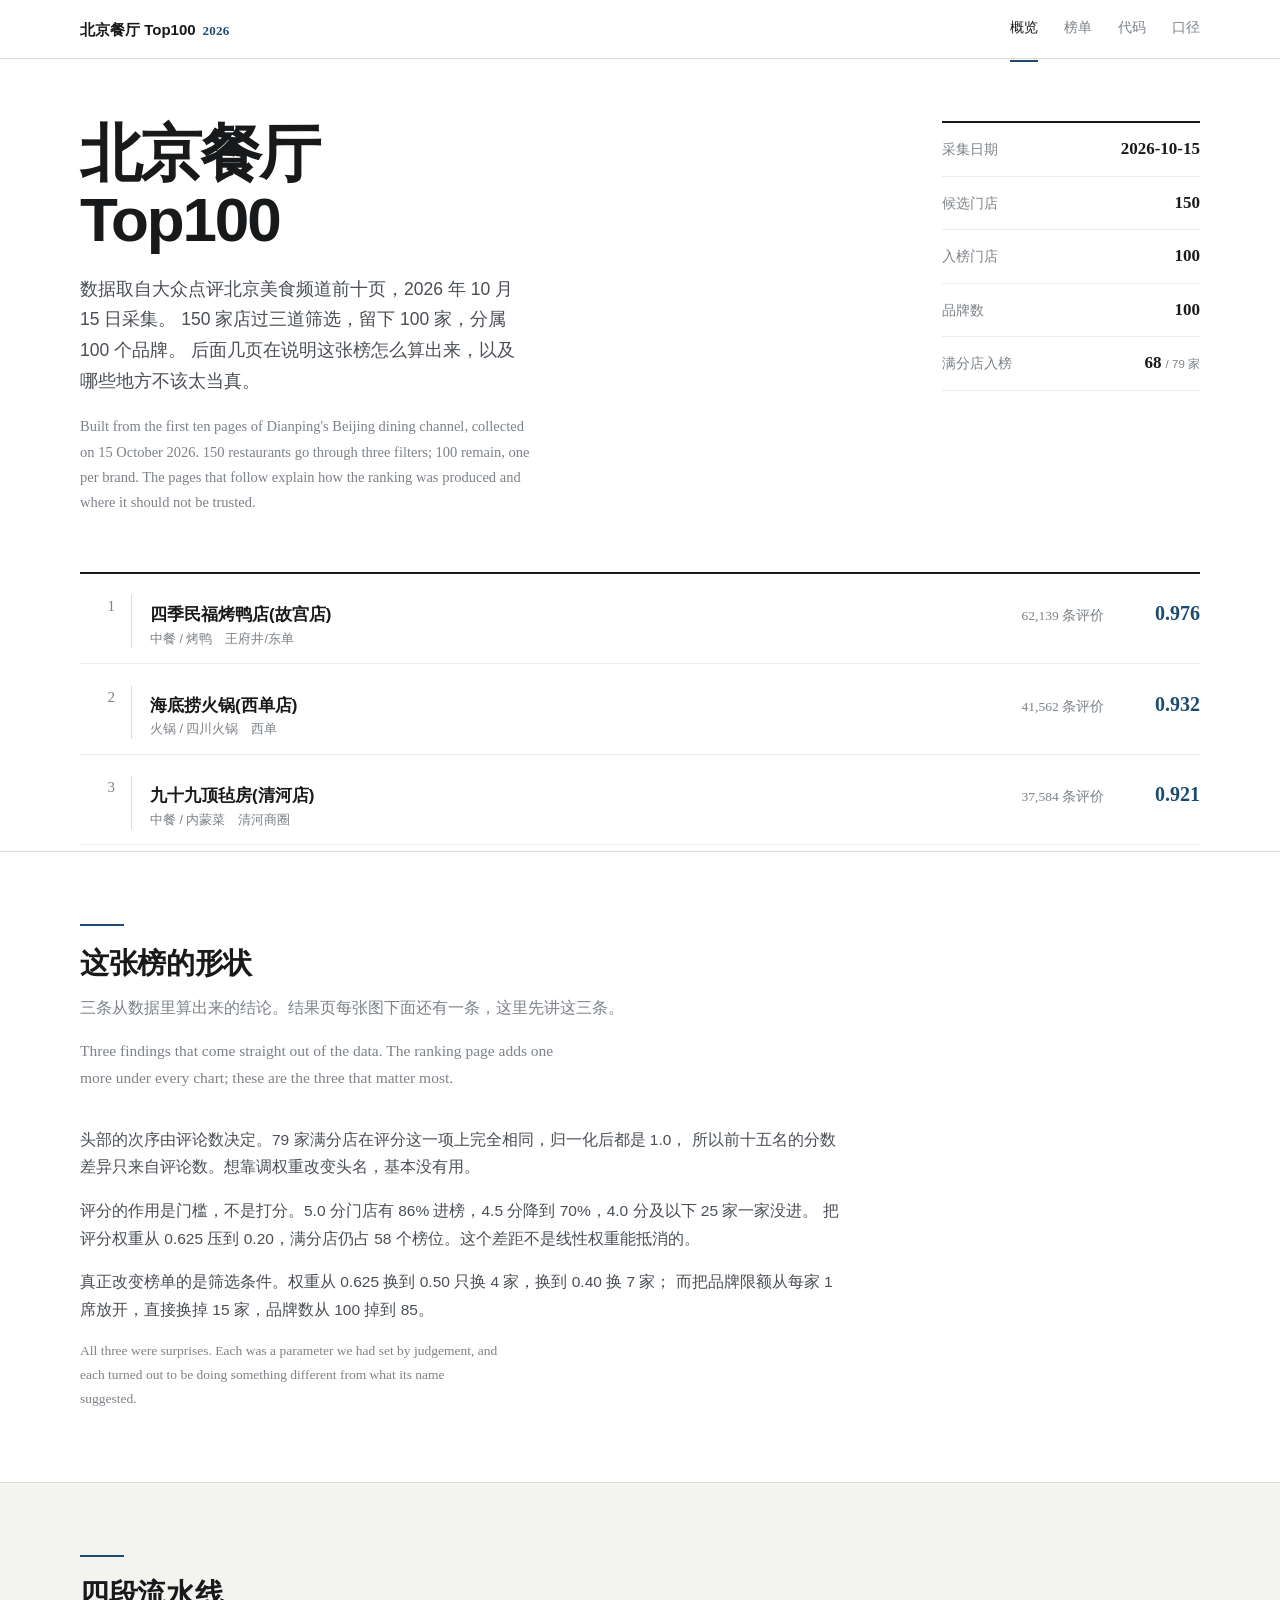
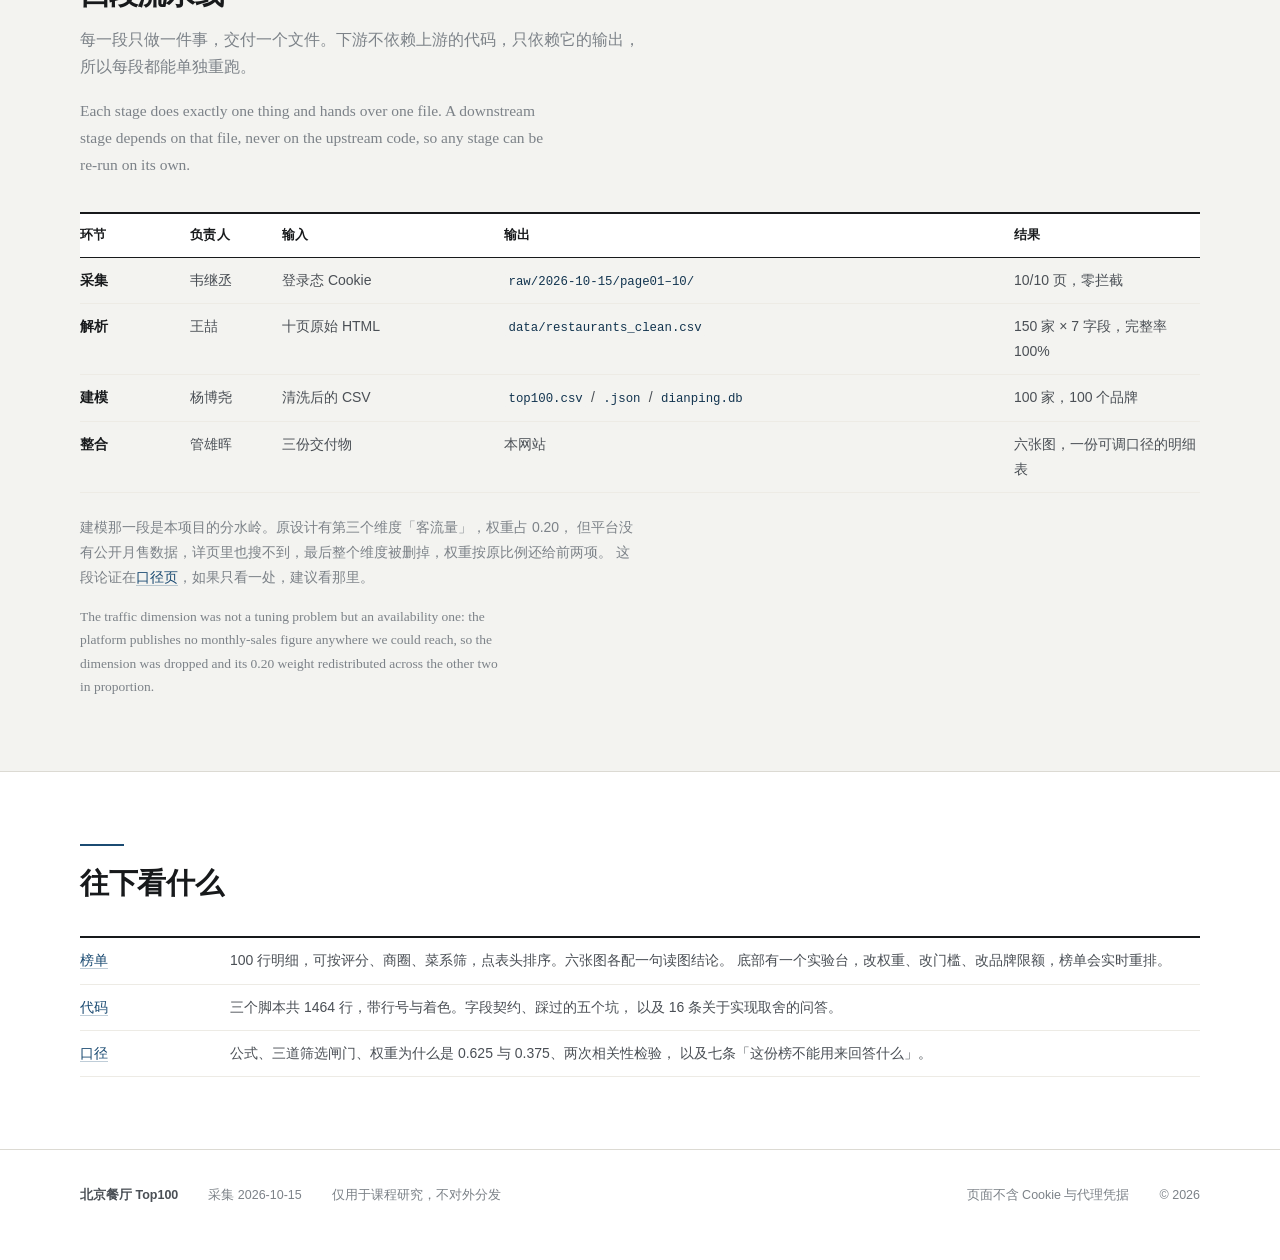
==== commit 2c8d3140: "Deploy site assets v7" ====
--- a/bj-top100.single.html
+++ b/bj-top100.single.html
@@ -384,6 +384,7 @@
   margin: 14px 0 0;
 }
 .en b { color: var(--ink-2); font-weight: 700; }
+.en.sub { font-size: 13.5px; margin-top: 10px; }
 .head .en { margin-top: 16px; }
 
 /* ------------------------------------------------------------------ 地图 */
@@ -413,15 +414,31 @@
 .heat { position: absolute; inset: 0; pointer-events: none; overflow: hidden; }
 .heat i {
   position: absolute; left: 0; top: 0; border-radius: 50%;
-  background: radial-gradient(circle, rgba(27,75,114,.85) 0%, rgba(27,75,114,.45) 42%, rgba(27,75,114,0) 70%);
+  background: radial-gradient(circle, rgb(110,63,163) 0%, rgba(110,63,163,.42) 38%, rgba(110,63,163,0) 70%);
   will-change: transform, width, height;
 }
 .heat i.me {
   width: 16px; height: 16px; margin: -8px 0 0 -8px;
-  background: #A9713F; border: 2px solid #fff;
-  box-shadow: 0 0 0 1px #A9713F; opacity: 1;
+  background: #1B4B72; border: 2px solid #fff;
+  box-shadow: 0 0 0 1px #1B4B72; opacity: 1;
 }
 .heat i.me.hidden { display: none; }
+
+/* 路线：交给腾讯地图 URI，本页只放一个链接 */
+.routelink {
+  display: inline-flex; align-items: center; height: 32px; padding: 0 14px;
+  border: 1px solid var(--blue); border-radius: 6px;
+  color: var(--blue); font-size: 13px; text-decoration: none; background: var(--paper);
+}
+.routelink:hover { background: var(--blue); color: #fff; border-bottom-color: var(--blue); }
+
+/* 热度色标：紫 → 红 */
+.heatlegend { display: flex; align-items: center; gap: 10px; font-size: 12px; color: var(--ink-3); margin-bottom: 12px; }
+.heatlegend .grad {
+  flex: 1; height: 8px; border-radius: 4px;
+  background: linear-gradient(90deg, rgb(110,63,163) 0%, rgb(160,90,120) 50%, rgb(217,58,50) 100%);
+}
+.mapmsg { font-size: 12px; color: var(--ink-3); line-height: 1.65; padding-bottom: 14px; border-bottom: 1px solid var(--rule-2); margin-bottom: 14px; }
 
 .scalebar {
   position: absolute; left: 14px; bottom: 14px; z-index: 3;
@@ -445,7 +462,10 @@
 .nb-row {
   display: grid; grid-template-columns: 1fr auto; gap: 2px 10px;
   padding: 9px 0; border-bottom: 1px solid var(--rule-2);
-}
+  cursor: pointer;
+}
+.nb-row:hover { background: #FAFAF8; }
+.nb-row.on { background: var(--blue-soft); box-shadow: inset 2px 0 0 var(--blue); padding-left: 8px; }
 .nb-dist { color: var(--ink); font-weight: 700; }
 .nb-km { color: var(--ink-3); font-family: var(--num); font-variant-numeric: tabular-nums; }
 .nb-shop { grid-column: 1 / -1; color: var(--ink-3); font-size: 12px; }
@@ -573,6 +593,10 @@
       <p>
         真正改变榜单的是筛选条件。权重从 0.625 换到 0.50 只换 4 家，换到 0.40 换 7 家；
         而把品牌限额从每家 1 席放开，直接换掉 15 家，品牌数从 100 掉到 85。
+      </p>
+      <p class="en sub">
+        All three were surprises. Each was a parameter we had set by judgement, and each turned
+        out to be doing something different from what its name suggested.
       </p>
     </div>
   </div>
@@ -637,6 +661,11 @@
       但平台没有公开月售数据，详页里也搜不到，最后整个维度被删掉，权重按原比例还给前两项。
       这段论证在<a href="#method">口径页</a>，如果只看一处，建议看那里。
     </p>
+    <p class="en sub">
+      The traffic dimension was not a tuning problem but an availability one: the platform publishes
+      no monthly-sales figure anywhere we could reach, so the dimension was dropped and its 0.20
+      weight redistributed across the other two in proportion.
+    </p>
   </div>
 </section>
 
@@ -796,6 +825,11 @@
           <b>4.0 分及以下的 25 家全部在空心区</b>；5.0 那一列也有空心点，是 11 家被同品牌旗舰店挤掉的满分店，
           其中四季民福另有 3 家、Tomacado 花厨另有 2 家。左上被框住的那个点评论数全站第一，最终排第 41 名。
         </div>
+        <p class="en sub">
+          Rating takes only four values on a list page. Everything left of 4.5 is empty — the 25
+          stores rated 4.0 or below never make the list — while the hollow points inside the 5.0
+          column are the ones crowded out by a same-brand flagship.
+        </p>
       </figure>
 
       <figure class="plate">
@@ -835,6 +869,11 @@
           评分只有四个取值档，区分度确实低，但它在榜单上起的是门槛作用：非满分店的进榜率不到满分店的一半，
           4.0 分及以下直接被清零。把权重压到 0.20，满分店仍占 58 个榜位，说明这道门槛不是权重能调掉的。
         </div>
+        <p class="en sub">
+          The most informative of the six. Rating cannot separate much, but it does sort the list:
+          a store below five stars has less than half the chance of getting in, and anything rated
+          4.0 or below is wiped out entirely.
+        </p>
       </figure>
 
       <figure class="plate">
@@ -848,6 +887,11 @@
           评论数与人均的相关系数是 -0.42，评论多的店普遍更便宜。人均没有进入模型，
           原因就在这里：加进去会和评论数互相打架，并系统性惩罚高端店。
         </div>
+        <p class="en sub">
+          Half the list sits below 150 yuan a head, and nothing below 60. Reviews and price are
+          correlated at -0.42, so adding price to the model would fight the review count and
+          penalise expensive restaurants twice over.
+        </p>
       </figure>
 
     </div>
@@ -874,6 +918,13 @@
           <span><label for="rotRange">旋转</label><input id="rotRange" type="range" min="-180" max="180" step="1" value="0"></span>
           <span><label for="scaleRange">比例</label><input id="scaleRange" type="range" min="0.6" max="1.8" step="0.02" value="1"></span>
           <select id="dPick"><option value="">跳到商圈</option></select>
+          <select id="routeMode" aria-label="出行方式">
+            <option value="drive">驾车</option>
+            <option value="transit">公交</option>
+            <option value="walk">步行</option>
+            <option value="bike">骑行</option>
+          </select>
+          <a id="routeLink" class="routelink" href="#" target="_blank" rel="noopener">在腾讯地图中打开路线</a>
         </div>
 
         <div class="mapstage">
@@ -891,6 +942,12 @@
       </div>
 
       <div class="mapside">
+        <div class="heatlegend">
+          <span>入榜家数</span>
+          <span class="grad"></span>
+          <span>少 → 多</span>
+        </div>
+        <div class="mapmsg" id="mapMsg">点「定位我」拿到起点，点下面任意商圈设成终点，再点链接跳到腾讯地图看路线。</div>
         <div class="nearby" id="nearbyList"></div>
       </div>
     </div>
@@ -903,7 +960,7 @@
         这张图只能回答「哪个商圈热」，不能回答「这家店在哪」。
       </div>
       <div class="note plain">
-        <b>附近推荐同样按商圈计算。</b>
+        <b>附近推荐与路线交给腾讯地图。</b>
         定位只在本机使用，坐标不出浏览器，也不写入任何存储。
         浏览器给的是 WGS84 坐标，地图用 GCJ-02，两者在北京相差约 500 米，代码里做了一次换算。
       </div>
@@ -1176,11 +1233,21 @@
           但只要某家店本身缺评论数或人均，正则就会安静地取到下一家店的值，错得没有痕迹。
           数据工程里最贵的往往就是这类沉默的错误。
         </p>
+        <p class="en sub">
+          This is the dangerous one. Every field happens to be present in the current sample, so the
+          bug never shows. The moment one store is missing a review count, the regex quietly takes
+          the neighbour's value — and fails silently rather than loudly.
+        </p>
       </div>
       <div>
         <p style="font-size:14.5px">
           验证用了另一条完全不同的路径重抽一遍：按 li 边界切块、用 data-click-name 定位、从锚点 title 取名。
           两条路在 900 个字段值上完全一致，差异 0 个。这不是同一份代码跑两次。
+        </p>
+        <p class="en sub">
+          The second layer re-extracts everything along a different path: split on list-item
+          boundaries, locate by the click attribute, read names from the anchor title. All 900
+          values agree.
         </p>
       </div>
     </div>
@@ -1405,6 +1472,11 @@
       第三道闸门是个明确的人为干预，代价写在局限里：有 11 家满分店被同品牌的旗舰店挤了出去。
       换来的是榜单呈现 100 个品牌，而不是 20 个连锁品牌的旗舰店集合。这一步必须说明，不能当成隐藏规则。
     </div>
+    <p class="en sub">
+      The third gate is a deliberate intervention and its cost is stated: eleven five-star stores are
+      crowded out by a flagship of the same brand. In exchange the list shows a hundred brands
+      instead of a handful of chains.
+    </p>
   </div>
 </section>
 
@@ -1454,6 +1526,11 @@
       <code>shopPowerRate</code>（平台侧总评，口径与列表页星级不同）。按全组决定不纳入模型：
       平台热度值的算法不公开，拿它排序等于把结论外包给平台。记在这里，是为了万一要扩展时方案是现成的。
     </div>
+    <p class="en sub">
+      Those fields exist on the detail page, but we did not use them. The platform popularity score
+      has an undisclosed algorithm, and ranking by it would outsource the conclusion back to the
+      platform. The reason to note them is that the extension path stays ready.
+    </p>
   </div>
 </section>
 
@@ -2402,9 +2479,18 @@
 
     var maxIn = Math.max.apply(null, dists.map(function (d) { return d.in_top; })) || 1;
 
+    /* 热度配色：紫（少）→ 红（多），RGB 空间线性插值 */
+    var COLD = [110, 63, 163], HOT = [217, 58, 50];
+    function heatRGB(t) {
+      return COLD.map(function (v, i) { return Math.round(v + (HOT[i] - v) * t); });
+    }
+
     dists.forEach(function (d) {
       var dot = document.createElement('i');
       var t = Math.sqrt(d.in_top / maxIn);
+      var c = heatRGB(t);
+      dot.style.background = 'radial-gradient(circle, rgb(' + c.join(',') + ') 0%, rgba(' +
+        c.join(',') + ',0.42) 38%, rgba(' + c.join(',') + ',0) 70%)';
       dot.dataset.lat = d.lat;
       dot.dataset.lng = d.lng;
       dot.dataset.r = (24 + 88 * t).toFixed(0);
@@ -2416,6 +2502,9 @@
     var me = document.createElement('i');
     me.className = 'me hidden';
     layer.appendChild(me);
+
+    var routeFrom = null;   // 用户当前位置（GCJ-02）
+    var routeTarget = null; // 目的地（商圈中心近似坐标）
 
     function place() {
       var zoomK = Math.pow(1.28, (map.getZoom() || 11) - 11.5);
@@ -2498,17 +2587,75 @@
         var g = wgs2gcj(pos.coords.latitude, pos.coords.longitude);
         me.dataset.lat = g[0]; me.dataset.lng = g[1];
         me.classList.remove('hidden');
+        routeFrom = { lat: g[0], lng: g[1] };
         map.setCenter(new TMap.LatLng(g[0], g[1]));
         map.setZoom(13);
         schedule();
         if (tip) tip.textContent = '已定位，按商圈中心给出最近的五个区域。';
-        renderNearby(g[0], g[1]);
+        var list = renderNearby(g[0], g[1]);
+        if (list && list.length) {
+          setTarget(list[0].d.lat, list[0].d.lng,
+            list[0].d.best ? list[0].d.best.name : list[0].d.name);
+        }
       }, function () {
         if (tip) tip.textContent = '定位未授权或被拒绝，可选择下面的商圈看附近推荐。';
         renderNearbyStatic();
       }, { enableHighAccuracy: true, timeout: 8000, maximumAge: 60000 });
     }
     bind('#mLocate', locate);
+
+    /* ---------------- 路线：交给腾讯地图，本页不画线 ---------------- */
+    /* 用腾讯地图 URI API 生成链接，起点终点自动带好，点击后跳到地图里规划。 */
+    var msgEl = el('#mapMsg'), routeLink = el('#routeLink');
+    var IS_MOBILE = /Android|iPhone|iPad|iPod|Mobile/i.test(navigator.userAgent);
+    var URI_TYPE = { drive: 'drive', transit: 'bus', walk: 'walk', bike: 'bike' };
+
+    function say(t) { if (msgEl) msgEl.textContent = t; }
+
+    function routeURL() {
+      var mode = (el('#routeMode') || {}).value || 'drive';
+      var p = ['type=' + (URI_TYPE[mode] || 'drive'),
+               'from=' + encodeURIComponent('我的位置')];
+      if (routeFrom) {
+        p.push('fromcoord=' + routeFrom.lat.toFixed(6) + ',' + routeFrom.lng.toFixed(6));
+      }
+      if (routeTarget) {
+        p.push('to=' + encodeURIComponent(routeTarget.name));
+        p.push('tocoord=' + routeTarget.lat.toFixed(6) + ',' + routeTarget.lng.toFixed(6));
+      }
+      p.push('referer=' + encodeURIComponent('北京餐厅Top100'));
+      return (IS_MOBILE ? 'qqmap://map/routeplan?' : 'https://apis.map.qq.com/uri/v1/routeplan?') +
+        p.join('&');
+    }
+
+    function refreshLink() {
+      if (!routeLink) return;
+      routeLink.href = routeURL();
+      routeLink.textContent = routeTarget
+        ? ('在腾讯地图中打开：' + routeTarget.name)
+        : '在腾讯地图中打开路线';
+    }
+
+    function setTarget(lat, lng, name) {
+      routeTarget = { lat: lat, lng: lng, name: name };
+      refreshLink();
+      say(routeFrom
+        ? '已选好终点：' + name + '。点上面的链接跳到腾讯地图看路线。'
+        : '已选好终点：' + name + '。没拿到你的位置，起点由腾讯地图自己定位。');
+    }
+
+    var modeSel = el('#routeMode');
+    if (modeSel) {
+      modeSel.addEventListener('change', refreshLink);
+      if (!IS_MOBILE) {
+        /* 桌面端 URI 只支持驾车与公交，步行/骑行交给 App */
+        ['walk', 'bike'].forEach(function (v) {
+          var o = modeSel.querySelector('option[value="' + v + '"]');
+          if (o) o.disabled = true;
+        });
+        modeSel.value = 'drive';
+      }
+    }
 
     function ranked(lat, lng) {
       return dists.map(function (d) {
@@ -2522,16 +2669,26 @@
       if (!nearby) return;
       nearby.innerHTML = '<p class="nb-head">' + esc(head) + '</p>' +
         rows.map(function (x) {
-          return '<div class="nb-row">' +
+          return '<div class="nb-row" data-lat="' + x.d.lat + '" data-lng="' + x.d.lng +
+            '" data-name="' + esc(x.d.best ? x.d.best.name : x.d.name) + '">' +
             '<span class="nb-dist">' + esc(x.d.name) + '</span>' +
             '<span class="nb-km">' + x.km.toFixed(1) + ' km</span>' +
             '<span class="nb-shop">' + (x.d.best ? esc(x.d.best.name) + '　第 ' + x.d.best.rank + ' 名' : '—') + '</span>' +
             '</div>';
         }).join('') +
-        '<p class="nb-note">距离按商圈近似中心计算，不代表门店实际位置。</p>';
-    }
-
-    function renderNearby(lat, lng) { paintNearby(ranked(lat, lng), '离你最近的五个商圈'); }
+        '<p class="nb-note">距离按商圈近似中心计算，不代表门店实际位置。点一行把它设为路线终点。</p>';
+      els('.nb-row', nearby).forEach(function (row) {
+        row.addEventListener('click', function () {
+          els('.nb-row', nearby).forEach(function (o) { o.classList.remove('on'); });
+          row.classList.add('on');
+          setTarget(+row.getAttribute('data-lat'), +row.getAttribute('data-lng'),
+            row.getAttribute('data-name'));
+        });
+      });
+      return rows;
+    }
+
+    function renderNearby(lat, lng) { return paintNearby(ranked(lat, lng), '离你最近的五个商圈'); }
 
     function renderNearbyStatic() {
       paintNearby(ranked(geo.center.lat, geo.center.lng), '以城区中心为参照的五个商圈');
@@ -2554,8 +2711,11 @@
         map.setZoom(13.5);
         schedule();
         renderNearby(t.lat, t.lng);
+        setTarget(t.lat, t.lng, t.best ? t.best.name : t.name);
       });
     }
+
+    refreshLink();
   }
 
   /* ---------------------------------------------------------------- 单文件路由 */
